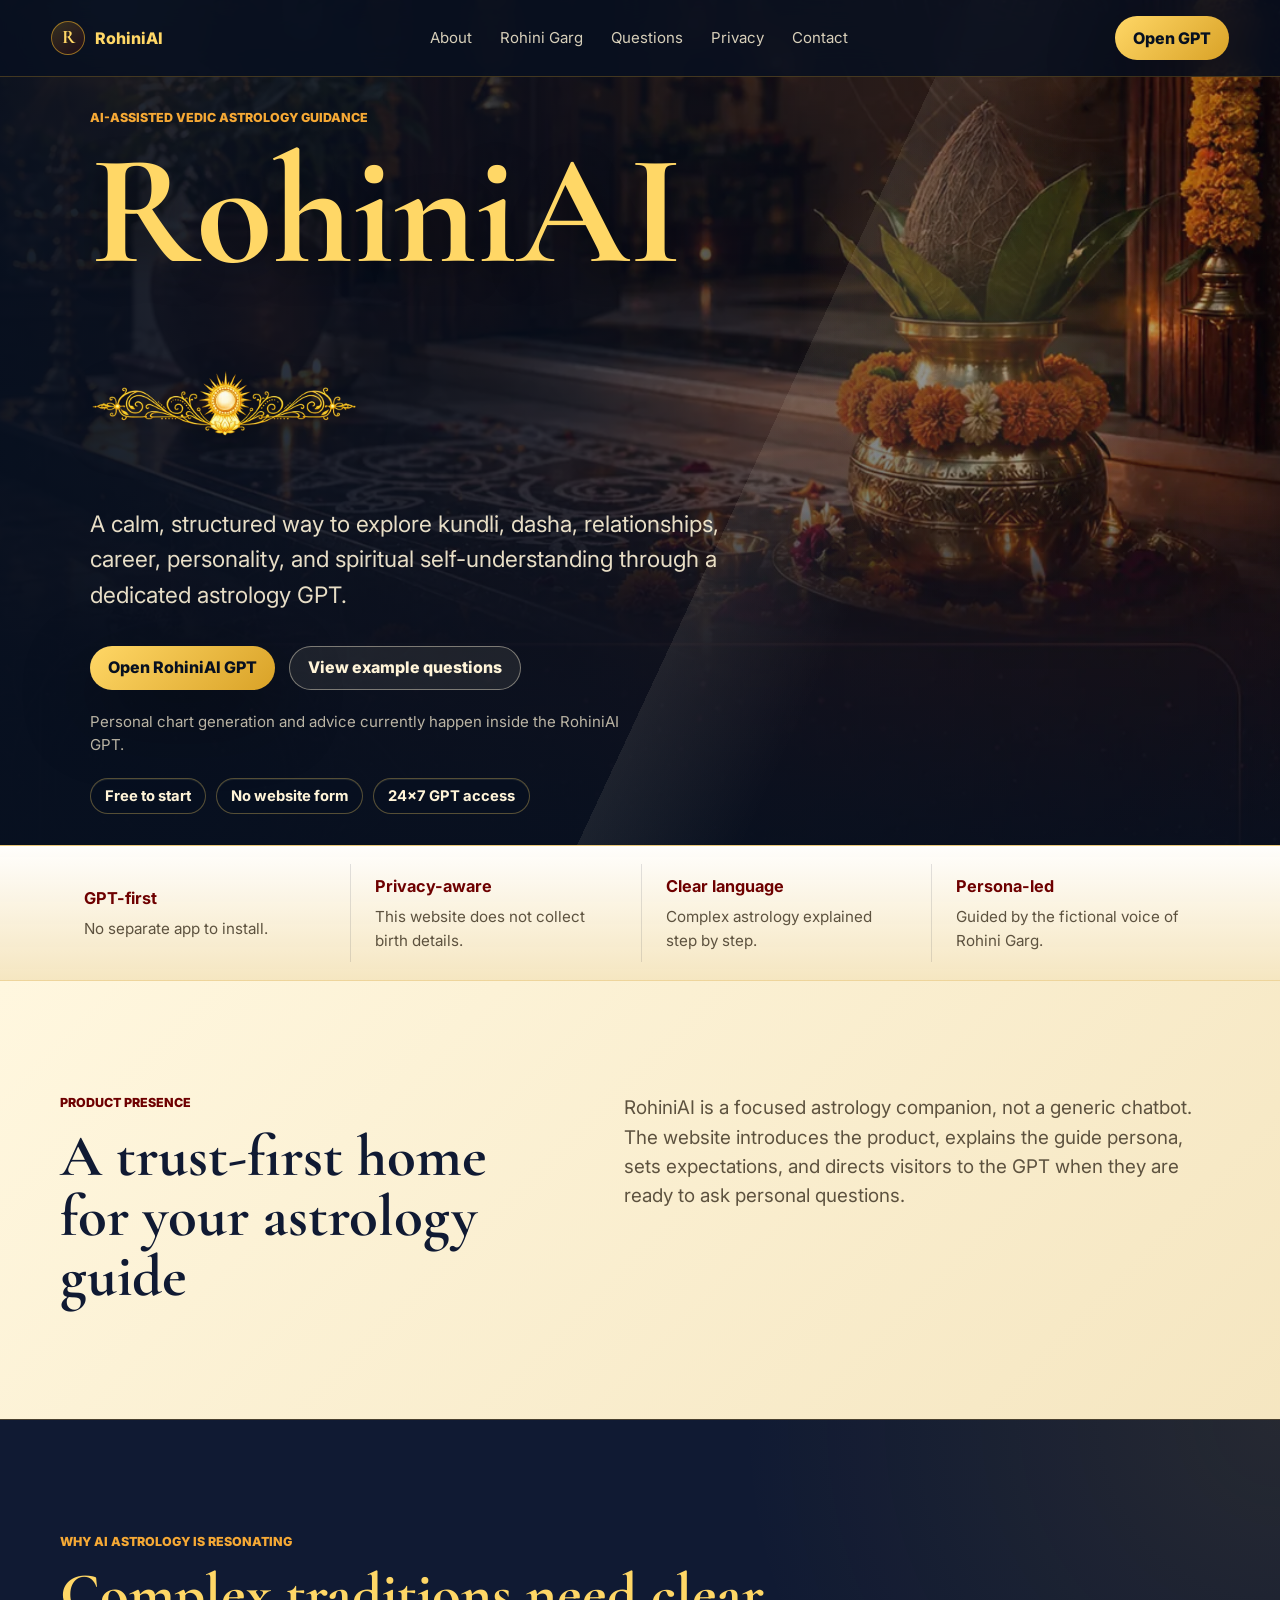
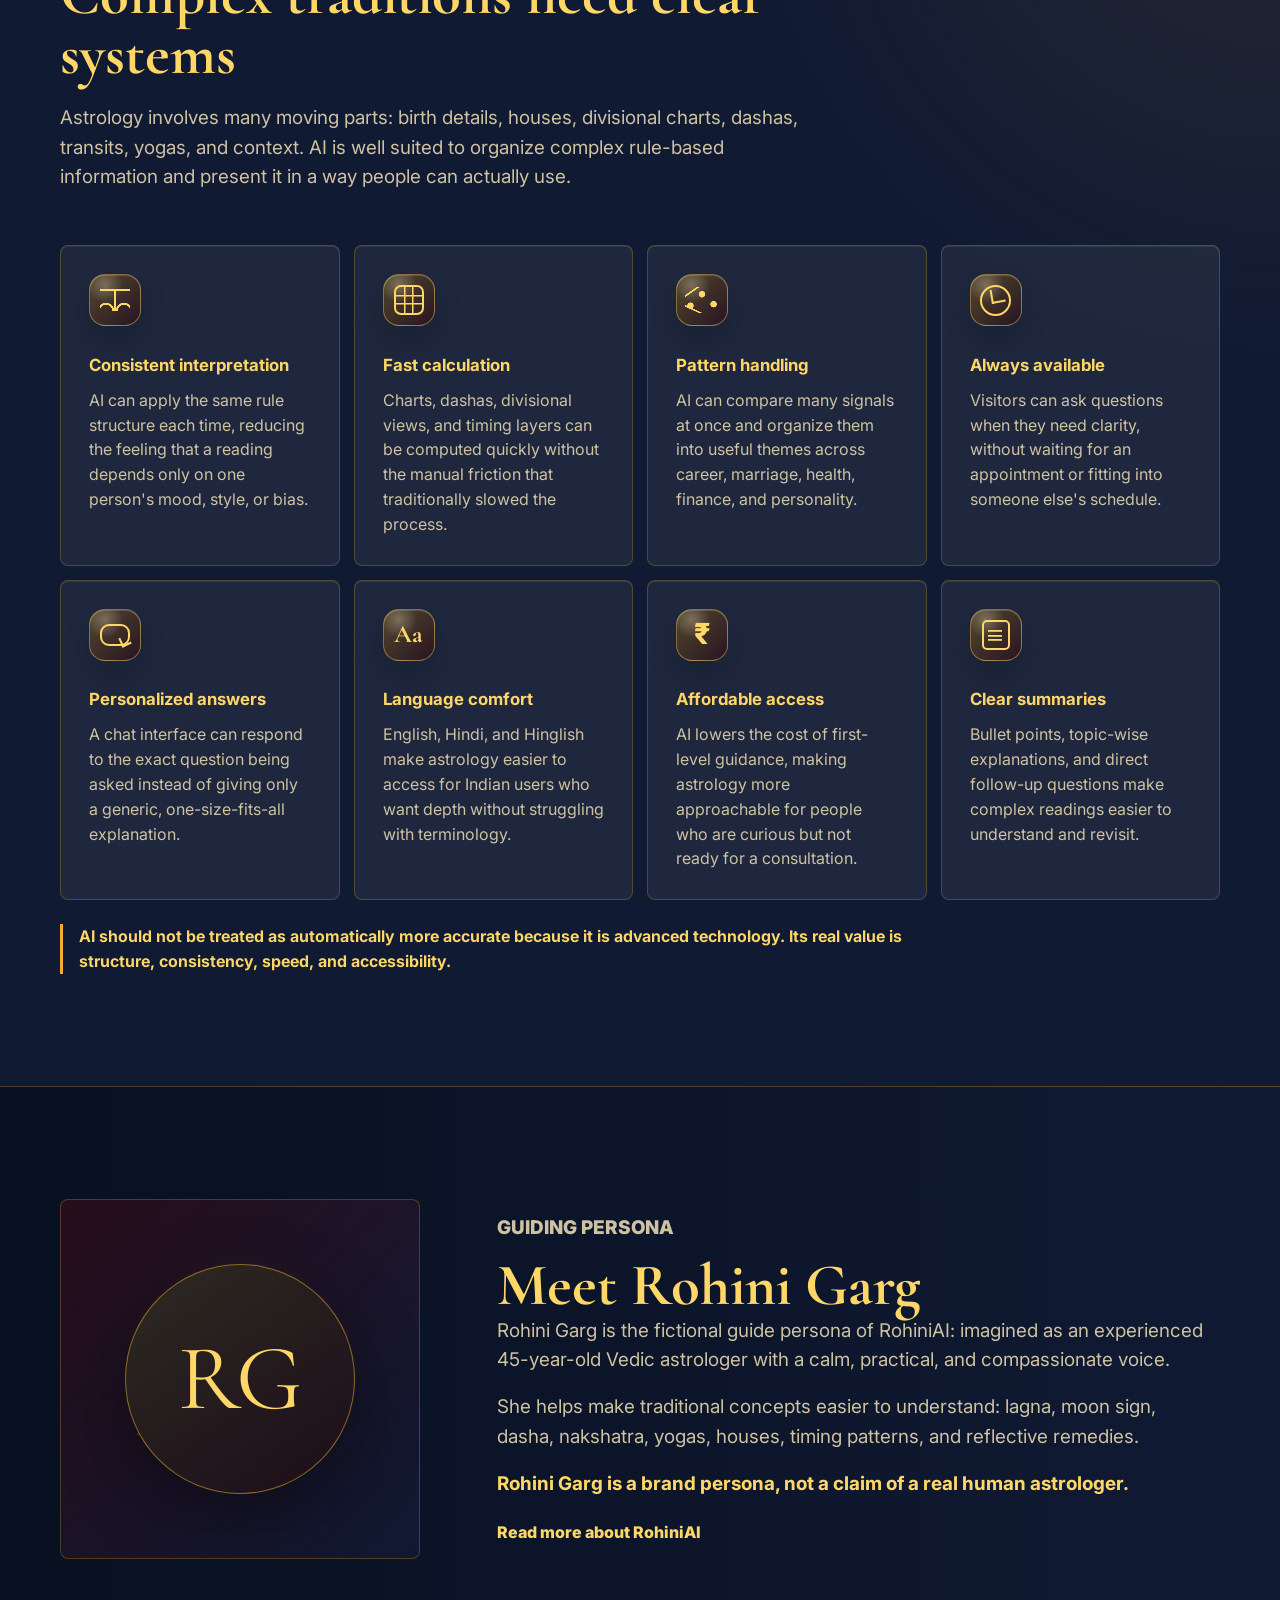
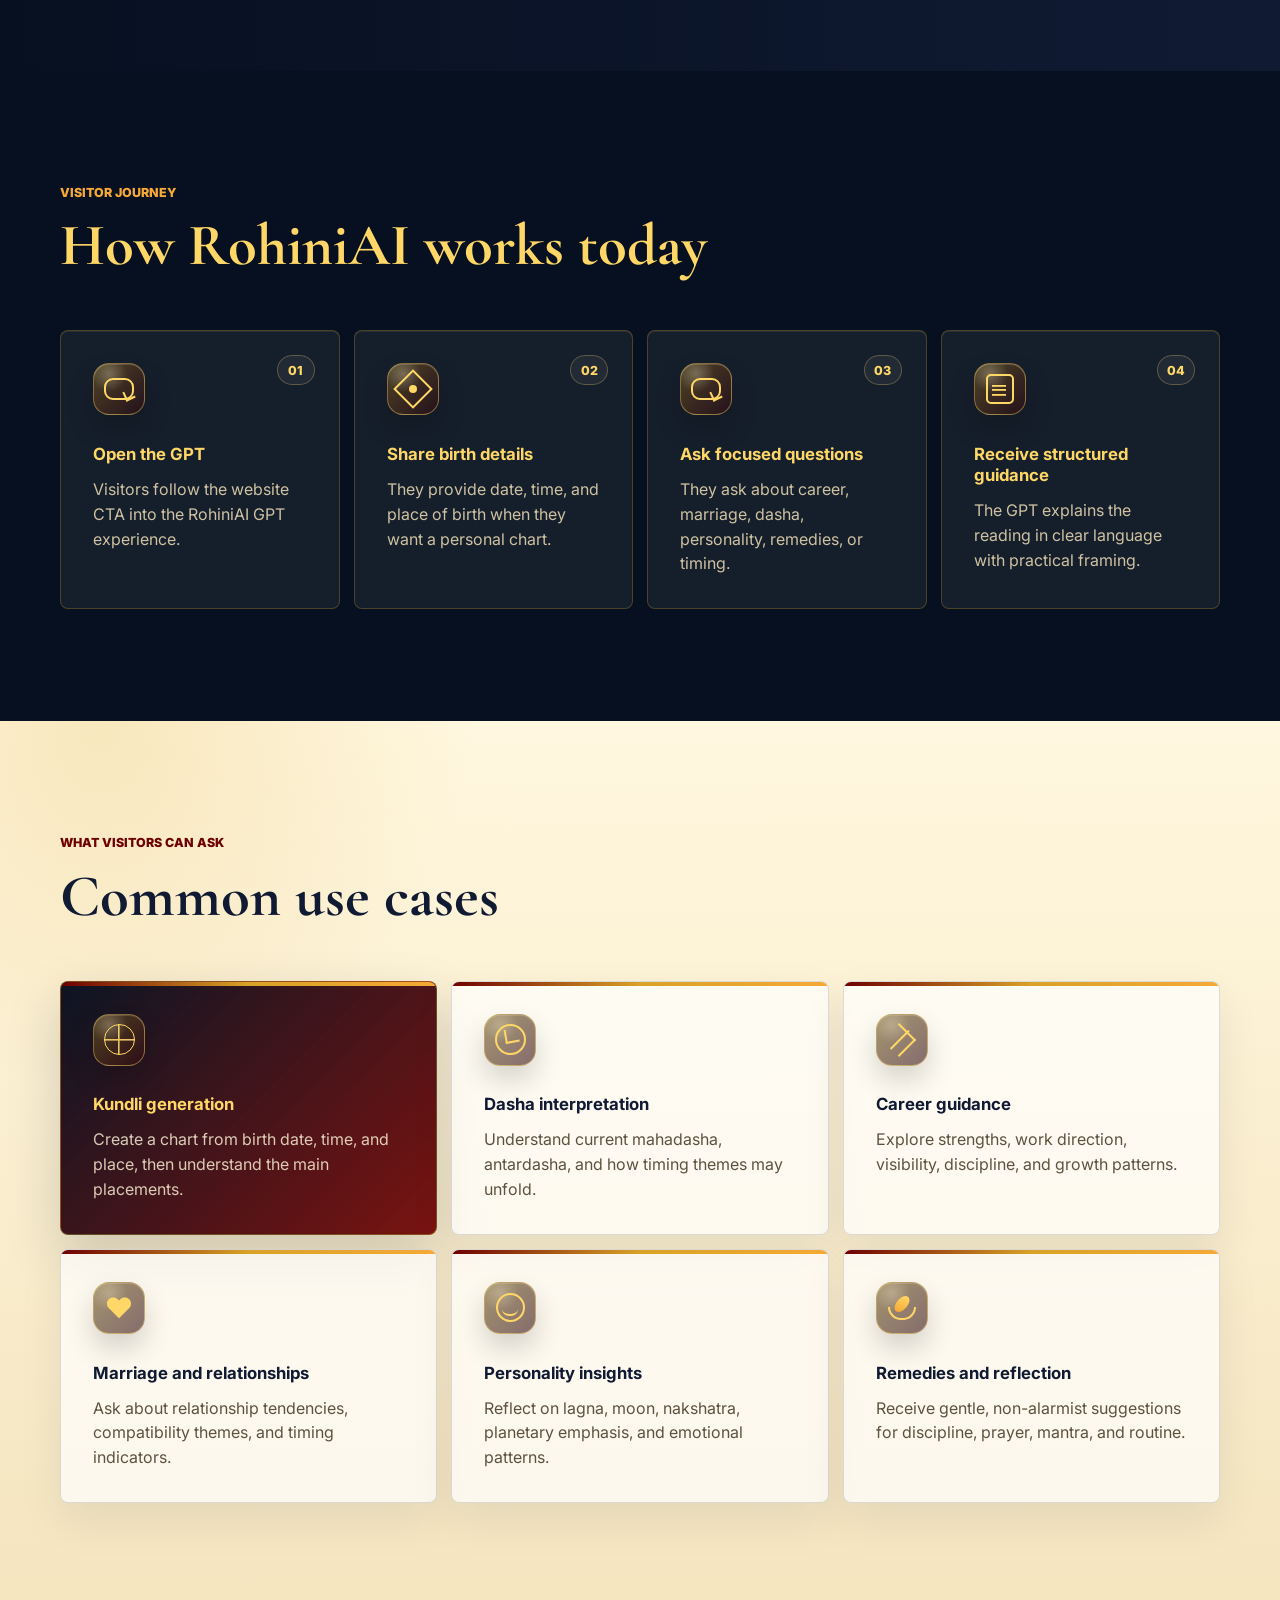
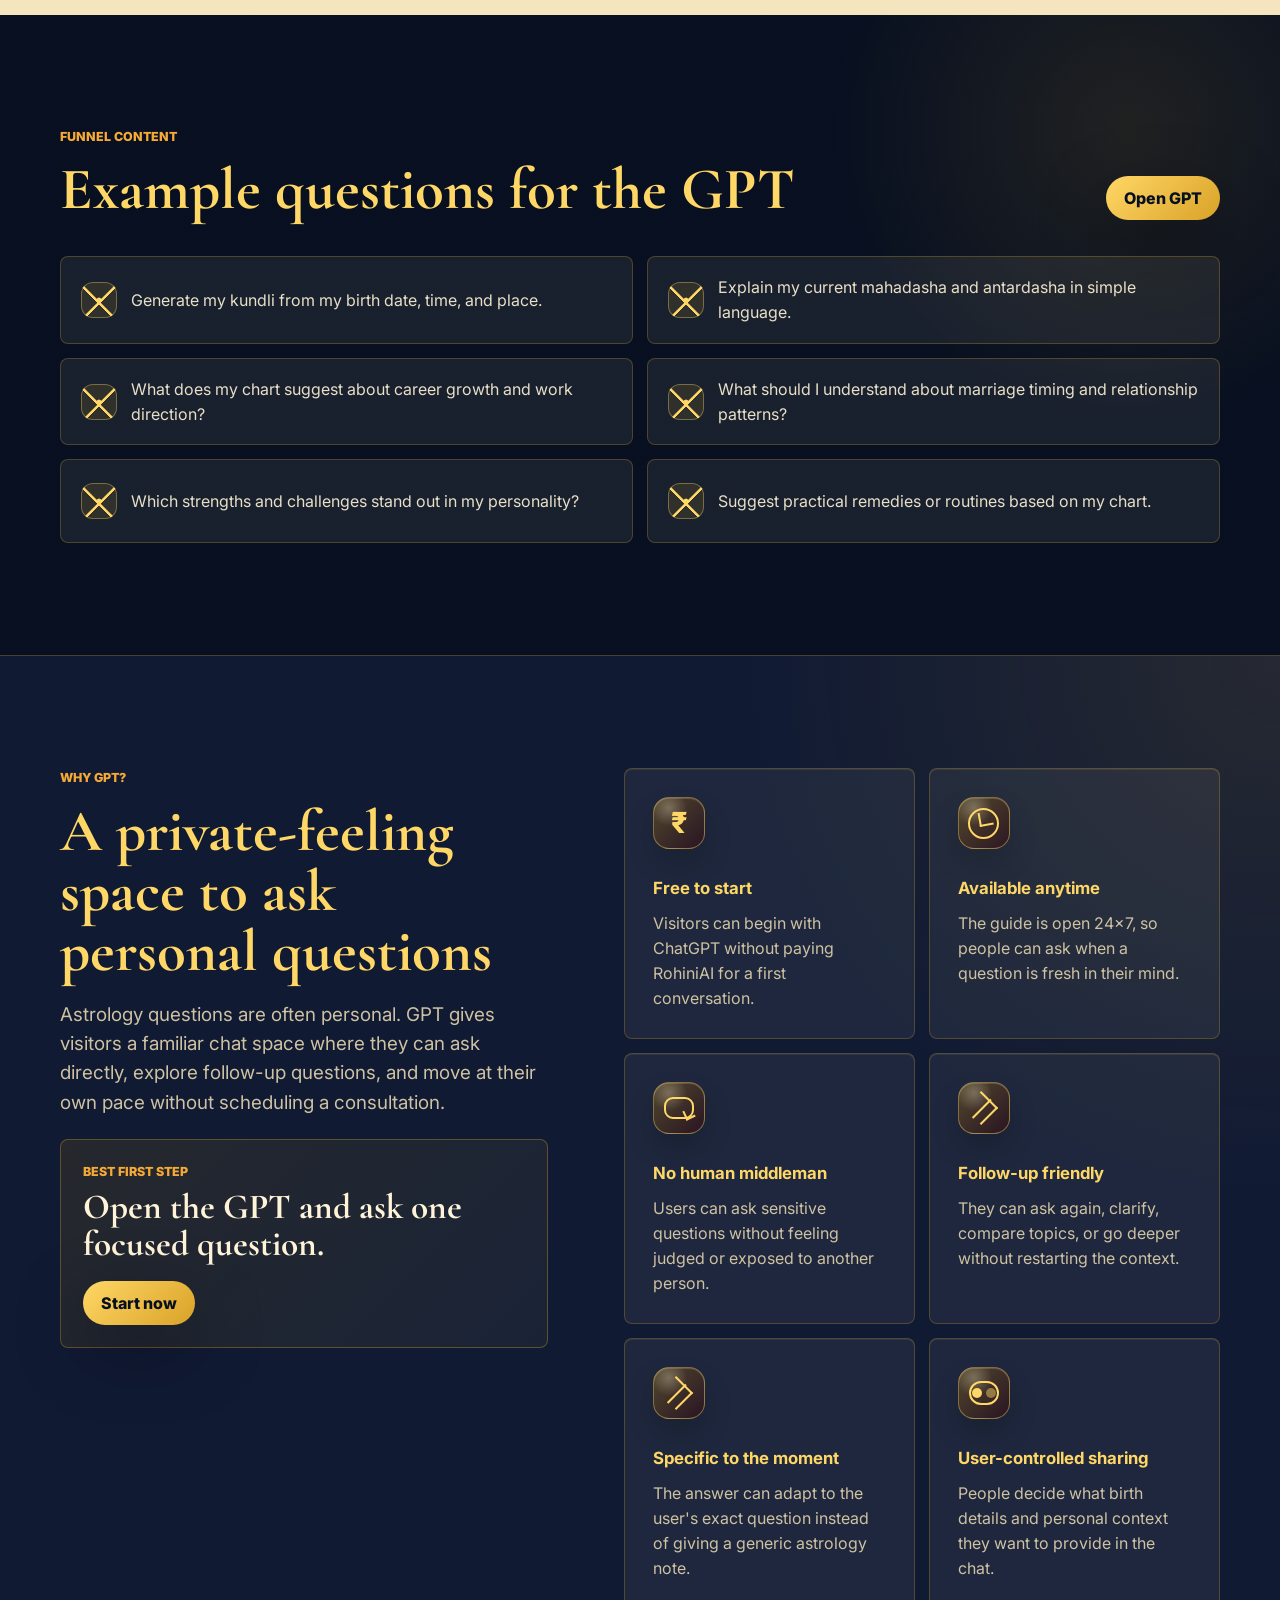
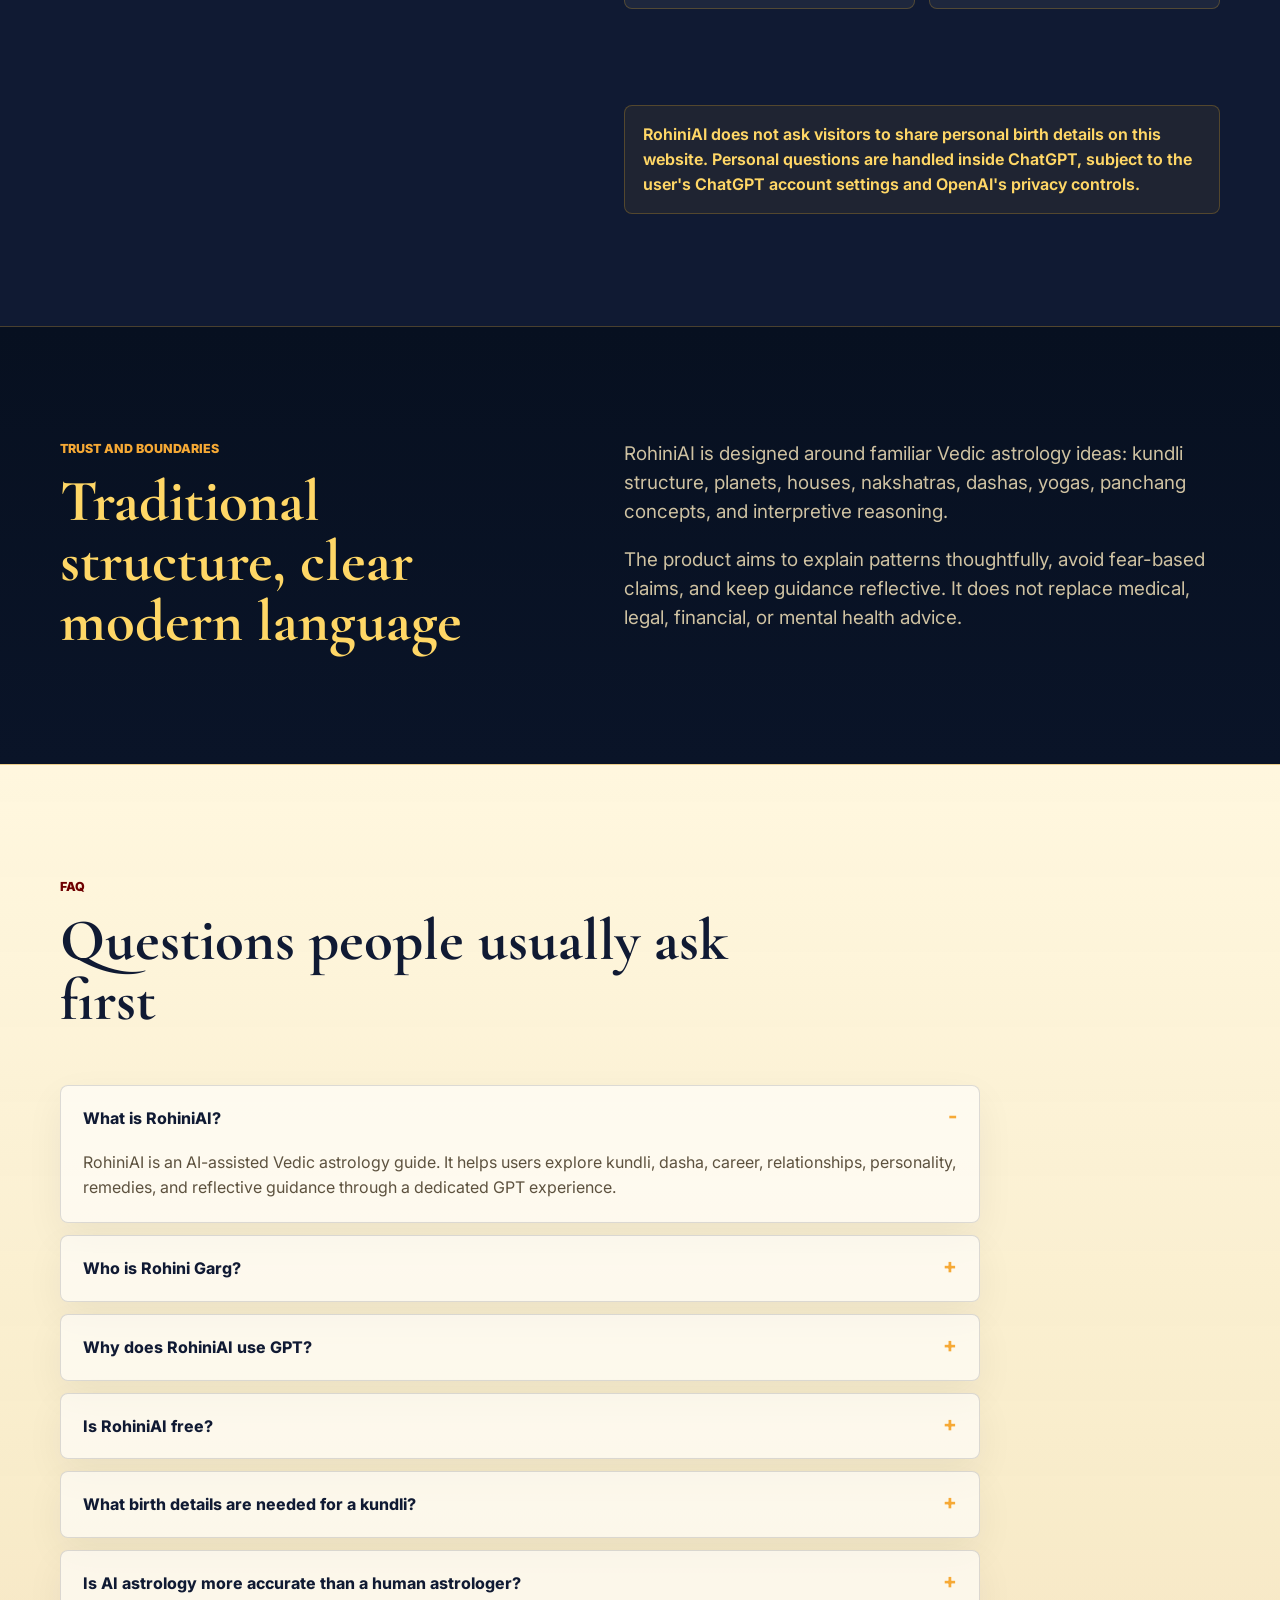
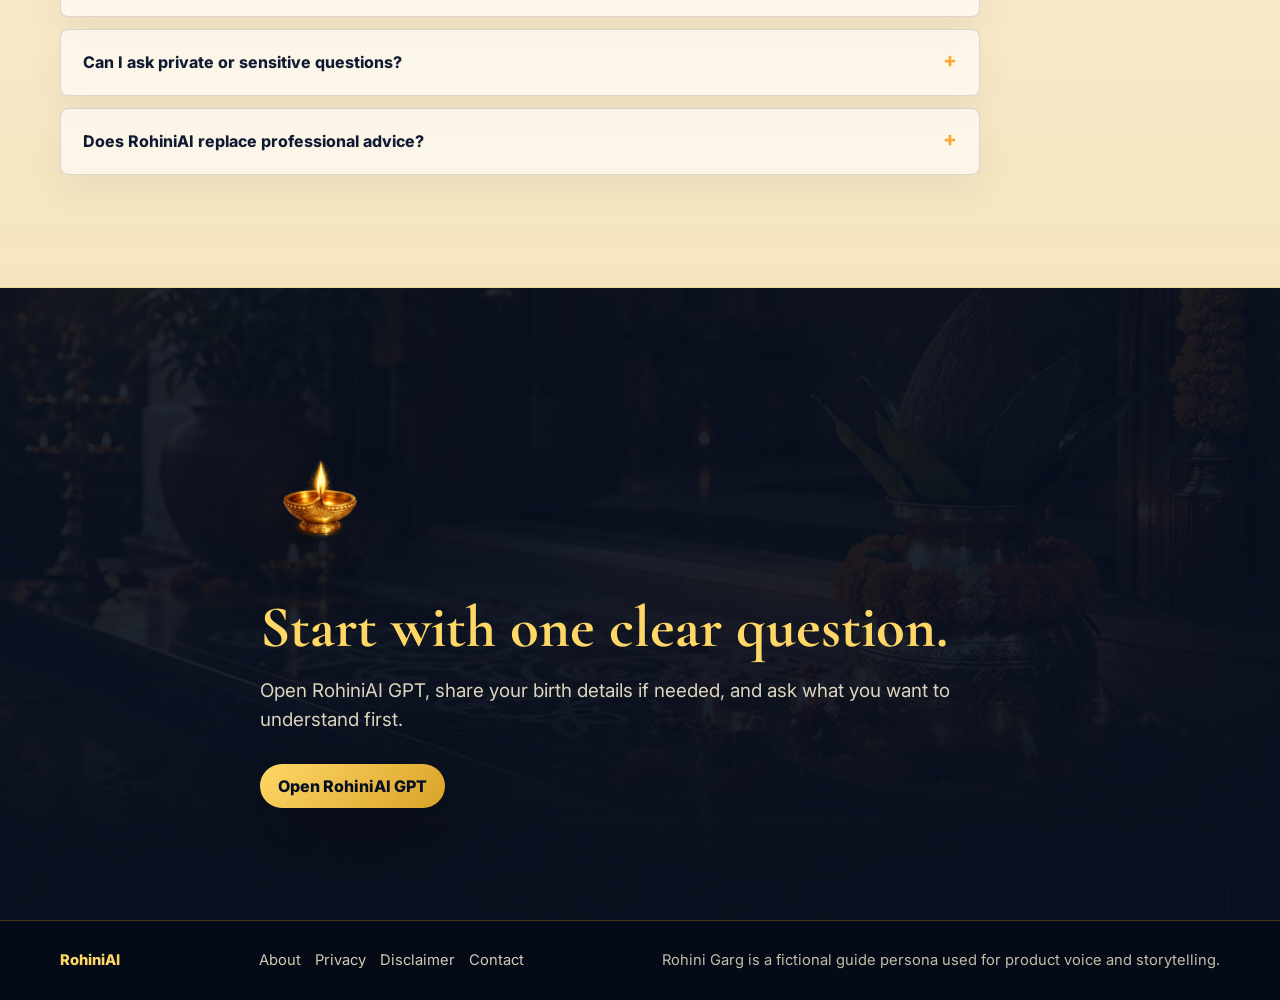
==== index.html @ 632630ad "Add RohiniAI static website" ====
<!doctype html>
<html lang="en">
  <head>
    <meta charset="utf-8" />
    <meta name="viewport" content="width=device-width, initial-scale=1" />
    <title>RohiniAI - Vedic Astrology Guidance with AI</title>
    <meta
      name="description"
      content="RohiniAI is an AI-assisted Vedic astrology guide for kundli, dasha, career, relationships, personality, and reflective guidance."
    />
    <link rel="preconnect" href="https://fonts.googleapis.com" />
    <link rel="preconnect" href="https://fonts.gstatic.com" crossorigin />
    <link
      href="https://fonts.googleapis.com/css2?family=Cormorant+Garamond:wght@500;600;700&family=Inter:wght@400;500;600;700;800&display=swap"
      rel="stylesheet"
    />
    <link rel="stylesheet" href="styles.css" />
  </head>
  <body>
    <header class="site-header" aria-label="Site navigation">
      <a class="brand" href="#top" aria-label="RohiniAI home">
        <span class="brand-mark">R</span>
        <span>RohiniAI</span>
      </a>
      <nav class="nav-links" aria-label="Primary navigation">
        <a href="about.html">About</a>
        <a href="#persona">Rohini Garg</a>
        <a href="#questions">Questions</a>
        <a href="privacy.html">Privacy</a>
        <a href="contact.html">Contact</a>
      </nav>
      <a class="nav-cta" href="https://chatgpt.com/g/g-68e1221282d0819190c0fc3295607598-rohini-astro-gpt-by-rohiniai">Open GPT</a>
    </header>

    <main id="top">
      <section class="hero" aria-labelledby="hero-title">
        <div class="hero-bg" role="img" aria-label="Warm Indian temple setting with lamps and sacred decor"></div>
        <div class="hero-overlay"></div>
        <div class="hero-content">
          <p class="eyebrow">AI-assisted Vedic astrology guidance</p>
          <h1 id="hero-title">RohiniAI</h1>
          <img class="hero-ornament" src="assets/sun-lotus-header.webp" alt="" aria-hidden="true" />
          <p class="hero-copy">
            A calm, structured way to explore kundli, dasha, relationships, career,
            personality, and spiritual self-understanding through a dedicated astrology GPT.
          </p>
          <div class="hero-actions" aria-label="Primary actions">
            <a class="button primary" href="https://chatgpt.com/g/g-68e1221282d0819190c0fc3295607598-rohini-astro-gpt-by-rohiniai">Open RohiniAI GPT</a>
            <a class="button secondary" href="#questions">View example questions</a>
          </div>
          <p class="hero-note">
            Personal chart generation and advice currently happen inside the RohiniAI GPT.
          </p>
          <div class="hero-trust-row" aria-label="Key trust points">
            <span>Free to start</span>
            <span>No website form</span>
            <span>24x7 GPT access</span>
          </div>
        </div>
      </section>

      <section class="trust-strip" aria-label="RohiniAI highlights">
        <div class="trust-strip-inner">
          <div>
            <strong>GPT-first</strong>
            <span>No separate app to install.</span>
          </div>
          <div>
            <strong>Privacy-aware</strong>
            <span>This website does not collect birth details.</span>
          </div>
          <div>
            <strong>Clear language</strong>
            <span>Complex astrology explained step by step.</span>
          </div>
          <div>
            <strong>Persona-led</strong>
            <span>Guided by the fictional voice of Rohini Garg.</span>
          </div>
        </div>
      </section>

      <section class="section intro" aria-labelledby="intro-title">
        <div class="section-inner two-column">
          <div>
            <p class="section-kicker">Product presence</p>
            <h2 id="intro-title">A trust-first home for your astrology guide</h2>
          </div>
          <p class="lead">
            RohiniAI is a focused astrology companion, not a generic chatbot.
            The website introduces the product, explains the guide persona, sets expectations,
            and directs visitors to the GPT when they are ready to ask personal questions.
          </p>
        </div>
      </section>

      <section class="section ai-belief" aria-labelledby="ai-belief-title">
        <div class="section-inner">
          <div class="section-heading">
            <p class="section-kicker">Why AI astrology is resonating</p>
            <h2 id="ai-belief-title">Complex traditions need clear systems</h2>
            <p class="section-lead">
              Astrology involves many moving parts: birth details, houses, divisional charts,
              dashas, transits, yogas, and context. AI is well suited to organize complex
              rule-based information and present it in a way people can actually use.
            </p>
          </div>
          <div class="belief-grid">
            <article>
              <span class="tile-icon icon-balance" aria-hidden="true"></span>
              <h3>Consistent interpretation</h3>
              <p>AI can apply the same rule structure each time, reducing the feeling that a reading depends only on one person's mood, style, or bias.</p>
            </article>
            <article>
              <span class="tile-icon icon-calc" aria-hidden="true"></span>
              <h3>Fast calculation</h3>
              <p>Charts, dashas, divisional views, and timing layers can be computed quickly without the manual friction that traditionally slowed the process.</p>
            </article>
            <article>
              <span class="tile-icon icon-pattern" aria-hidden="true"></span>
              <h3>Pattern handling</h3>
              <p>AI can compare many signals at once and organize them into useful themes across career, marriage, health, finance, and personality.</p>
            </article>
            <article>
              <span class="tile-icon icon-clock" aria-hidden="true"></span>
              <h3>Always available</h3>
              <p>Visitors can ask questions when they need clarity, without waiting for an appointment or fitting into someone else's schedule.</p>
            </article>
            <article>
              <span class="tile-icon icon-chat" aria-hidden="true"></span>
              <h3>Personalized answers</h3>
              <p>A chat interface can respond to the exact question being asked instead of giving only a generic, one-size-fits-all explanation.</p>
            </article>
            <article>
              <span class="tile-icon icon-language" aria-hidden="true"></span>
              <h3>Language comfort</h3>
              <p>English, Hindi, and Hinglish make astrology easier to access for Indian users who want depth without struggling with terminology.</p>
            </article>
            <article>
              <span class="tile-icon icon-value" aria-hidden="true"></span>
              <h3>Affordable access</h3>
              <p>AI lowers the cost of first-level guidance, making astrology more approachable for people who are curious but not ready for a consultation.</p>
            </article>
            <article>
              <span class="tile-icon icon-summary" aria-hidden="true"></span>
              <h3>Clear summaries</h3>
              <p>Bullet points, topic-wise explanations, and direct follow-up questions make complex readings easier to understand and revisit.</p>
            </article>
          </div>
          <p class="belief-note">
            AI should not be treated as automatically more accurate because it is advanced technology.
            Its real value is structure, consistency, speed, and accessibility.
          </p>
        </div>
      </section>

      <section class="section persona-band" id="persona" aria-labelledby="persona-title">
        <div class="section-inner persona-layout">
          <div class="persona-visual" aria-hidden="true">
            <img class="persona-lotus" src="assets/gold-lotus.webp" alt="" />
            <div class="portrait-frame">
              <div class="portrait-initial">RG</div>
            </div>
          </div>
          <div class="persona-copy">
            <p class="section-kicker">Guiding persona</p>
            <h2 id="persona-title">Meet Rohini Garg</h2>
            <p>
              Rohini Garg is the fictional guide persona of RohiniAI: imagined as an
              experienced 45-year-old Vedic astrologer with a calm, practical, and
              compassionate voice.
            </p>
            <p>
              She helps make traditional concepts easier to understand: lagna, moon sign,
              dasha, nakshatra, yogas, houses, timing patterns, and reflective remedies.
            </p>
            <p class="persona-note">
              Rohini Garg is a brand persona, not a claim of a real human astrologer.
            </p>
            <a class="text-link" href="about.html">Read more about RohiniAI</a>
          </div>
        </div>
      </section>

      <section class="section" id="works" aria-labelledby="works-title">
        <div class="section-inner">
          <div class="section-heading">
            <p class="section-kicker">Visitor journey</p>
            <h2 id="works-title">How RohiniAI works today</h2>
          </div>
          <div class="steps" aria-label="How it works">
            <article>
              <span class="tile-icon icon-chat" aria-hidden="true"></span>
              <span class="step-number">01</span>
              <h3>Open the GPT</h3>
              <p>Visitors follow the website CTA into the RohiniAI GPT experience.</p>
            </article>
            <article>
              <span class="tile-icon icon-birth" aria-hidden="true"></span>
              <span class="step-number">02</span>
              <h3>Share birth details</h3>
              <p>They provide date, time, and place of birth when they want a personal chart.</p>
            </article>
            <article>
              <span class="tile-icon icon-question" aria-hidden="true"></span>
              <span class="step-number">03</span>
              <h3>Ask focused questions</h3>
              <p>They ask about career, marriage, dasha, personality, remedies, or timing.</p>
            </article>
            <article>
              <span class="tile-icon icon-summary" aria-hidden="true"></span>
              <span class="step-number">04</span>
              <h3>Receive structured guidance</h3>
              <p>The GPT explains the reading in clear language with practical framing.</p>
            </article>
          </div>
        </div>
      </section>

      <section class="section use-cases" aria-labelledby="use-title">
        <div class="section-inner">
          <div class="section-heading">
            <p class="section-kicker">What visitors can ask</p>
            <h2 id="use-title">Common use cases</h2>
          </div>
          <div class="use-grid">
            <article class="feature-card featured-card">
              <span class="tile-icon icon-kundli" aria-hidden="true"></span>
              <h3>Kundli generation</h3>
              <p>Create a chart from birth date, time, and place, then understand the main placements.</p>
            </article>
            <article class="feature-card">
              <span class="tile-icon icon-dasha" aria-hidden="true"></span>
              <h3>Dasha interpretation</h3>
              <p>Understand current mahadasha, antardasha, and how timing themes may unfold.</p>
            </article>
            <article class="feature-card">
              <span class="tile-icon icon-career" aria-hidden="true"></span>
              <h3>Career guidance</h3>
              <p>Explore strengths, work direction, visibility, discipline, and growth patterns.</p>
            </article>
            <article class="feature-card">
              <span class="tile-icon icon-heart" aria-hidden="true"></span>
              <h3>Marriage and relationships</h3>
              <p>Ask about relationship tendencies, compatibility themes, and timing indicators.</p>
            </article>
            <article class="feature-card">
              <span class="tile-icon icon-personality" aria-hidden="true"></span>
              <h3>Personality insights</h3>
              <p>Reflect on lagna, moon, nakshatra, planetary emphasis, and emotional patterns.</p>
            </article>
            <article class="feature-card">
              <span class="tile-icon icon-diya" aria-hidden="true"></span>
              <h3>Remedies and reflection</h3>
              <p>Receive gentle, non-alarmist suggestions for discipline, prayer, mantra, and routine.</p>
            </article>
          </div>
        </div>
      </section>

      <section class="section questions-band" id="questions" aria-labelledby="questions-title">
        <div class="section-inner">
          <div class="questions-header">
            <div>
              <p class="section-kicker">Funnel content</p>
              <h2 id="questions-title">Example questions for the GPT</h2>
            </div>
            <a class="button compact" href="https://chatgpt.com/g/g-68e1221282d0819190c0fc3295607598-rohini-astro-gpt-by-rohiniai">Open GPT</a>
          </div>
          <div class="prompt-list">
            <p>Generate my kundli from my birth date, time, and place.</p>
            <p>Explain my current mahadasha and antardasha in simple language.</p>
            <p>What does my chart suggest about career growth and work direction?</p>
            <p>What should I understand about marriage timing and relationship patterns?</p>
            <p>Which strengths and challenges stand out in my personality?</p>
            <p>Suggest practical remedies or routines based on my chart.</p>
          </div>
        </div>
      </section>

      <section class="section gpt-band" aria-labelledby="gpt-title">
        <div class="section-inner gpt-layout">
          <div>
            <p class="section-kicker">Why GPT?</p>
            <h2 id="gpt-title">A private-feeling space to ask personal questions</h2>
            <p class="section-lead">
              Astrology questions are often personal. GPT gives visitors a familiar chat
              space where they can ask directly, explore follow-up questions, and move at
              their own pace without scheduling a consultation.
            </p>
            <div class="mini-cta-panel">
              <span>Best first step</span>
              <strong>Open the GPT and ask one focused question.</strong>
              <a class="button primary" href="https://chatgpt.com/g/g-68e1221282d0819190c0fc3295607598-rohini-astro-gpt-by-rohiniai">Start now</a>
            </div>
          </div>
          <div class="gpt-points">
            <article>
              <span class="tile-icon icon-value" aria-hidden="true"></span>
              <h3>Free to start</h3>
              <p>Visitors can begin with ChatGPT without paying RohiniAI for a first conversation.</p>
            </article>
            <article>
              <span class="tile-icon icon-clock" aria-hidden="true"></span>
              <h3>Available anytime</h3>
              <p>The guide is open 24x7, so people can ask when a question is fresh in their mind.</p>
            </article>
            <article>
              <span class="tile-icon icon-private" aria-hidden="true"></span>
              <h3>No human middleman</h3>
              <p>Users can ask sensitive questions without feeling judged or exposed to another person.</p>
            </article>
            <article>
              <span class="tile-icon icon-followup" aria-hidden="true"></span>
              <h3>Follow-up friendly</h3>
              <p>They can ask again, clarify, compare topics, or go deeper without restarting the context.</p>
            </article>
            <article>
              <span class="tile-icon icon-focus" aria-hidden="true"></span>
              <h3>Specific to the moment</h3>
              <p>The answer can adapt to the user's exact question instead of giving a generic astrology note.</p>
            </article>
            <article>
              <span class="tile-icon icon-control" aria-hidden="true"></span>
              <h3>User-controlled sharing</h3>
              <p>People decide what birth details and personal context they want to provide in the chat.</p>
            </article>
          </div>
          <p class="gpt-note">
            RohiniAI does not ask visitors to share personal birth details on this website. Personal
            questions are handled inside ChatGPT, subject to the user's ChatGPT account settings and
            OpenAI's privacy controls.
          </p>
        </div>
      </section>

      <section class="section trust" id="trust" aria-labelledby="trust-title">
        <div class="section-inner two-column">
          <div>
            <p class="section-kicker">Trust and boundaries</p>
            <h2 id="trust-title">Traditional structure, clear modern language</h2>
          </div>
          <div class="trust-copy">
            <p>
              RohiniAI is designed around familiar Vedic astrology ideas: kundli structure,
              planets, houses, nakshatras, dashas, yogas, panchang concepts, and interpretive
              reasoning.
            </p>
            <p>
              The product aims to explain patterns thoughtfully, avoid fear-based claims, and
              keep guidance reflective. It does not replace medical, legal, financial, or
              mental health advice.
            </p>
          </div>
        </div>
      </section>

      <section class="section faq" aria-labelledby="faq-title">
        <div class="section-inner">
          <div class="section-heading">
            <p class="section-kicker">FAQ</p>
            <h2 id="faq-title">Questions people usually ask first</h2>
          </div>
          <div class="faq-list">
            <details open>
              <summary>What is RohiniAI?</summary>
              <p>RohiniAI is an AI-assisted Vedic astrology guide. It helps users explore kundli, dasha, career, relationships, personality, remedies, and reflective guidance through a dedicated GPT experience.</p>
            </details>
            <details>
              <summary>Who is Rohini Garg?</summary>
              <p>Rohini Garg is a fictional guide persona for RohiniAI. She represents the calm, experienced voice of the product and is not presented as a real human astrologer.</p>
            </details>
            <details>
              <summary>Why does RohiniAI use GPT?</summary>
              <p>GPT gives users a familiar, chat-based space where they can ask personal questions, follow up naturally, and get structured explanations without booking an appointment or speaking through a middleman.</p>
            </details>
            <details>
              <summary>Is RohiniAI free?</summary>
              <p>RohiniAI does not charge visitors to open the GPT from this website. Usage may still depend on the visitor's ChatGPT account, plan, and OpenAI access rules.</p>
            </details>
            <details>
              <summary>What birth details are needed for a kundli?</summary>
              <p>For a personal chart, users generally need date of birth, accurate time of birth, and place of birth. The website itself does not collect these details; the user shares them inside ChatGPT when needed.</p>
            </details>
            <details>
              <summary>Is AI astrology more accurate than a human astrologer?</summary>
              <p>Not automatically. AI is useful because it can organize complex calculations, apply consistent logic, and explain patterns clearly. Astrology remains interpretive, and guidance should be used thoughtfully.</p>
            </details>
            <details>
              <summary>Can I ask private or sensitive questions?</summary>
              <p>Users can ask personal questions directly in the GPT without a human middleman. They should still share only the information they are comfortable providing and review their ChatGPT privacy settings.</p>
            </details>
            <details>
              <summary>Does RohiniAI replace professional advice?</summary>
              <p>No. RohiniAI is for reflection, spiritual guidance, and astrology-based interpretation. It is not a substitute for medical, legal, financial, mental health, or emergency advice.</p>
            </details>
          </div>
        </div>
      </section>

      <section class="section final-cta" aria-labelledby="final-title">
        <div class="section-inner final-layout">
          <img class="final-diya" src="assets/gold-diya.webp" alt="" aria-hidden="true" />
          <h2 id="final-title">Start with one clear question.</h2>
          <p>
            Open RohiniAI GPT, share your birth details if needed, and ask what you want to
            understand first.
          </p>
          <a class="button primary" href="https://chatgpt.com/g/g-68e1221282d0819190c0fc3295607598-rohini-astro-gpt-by-rohiniai">Open RohiniAI GPT</a>
        </div>
      </section>
    </main>

    <footer class="site-footer">
      <div class="footer-inner">
        <p>RohiniAI</p>
        <div class="footer-links">
          <a href="about.html">About</a>
          <a href="privacy.html">Privacy</a>
          <a href="disclaimer.html">Disclaimer</a>
          <a href="contact.html">Contact</a>
        </div>
        <p>Rohini Garg is a fictional guide persona used for product voice and storytelling.</p>
      </div>
    </footer>
  </body>
</html>
---- styles.css ----
:root {
  --paper: #071020;
  --midnight: #101a33;
  --panel: #0d1830;
  --panel-soft: rgba(255, 244, 216, 0.06);
  --ivory: #fff7df;
  --ivory-deep: #f4e4bd;
  --ink-dark: #101a33;
  --muted-dark: #5d523f;
  --ink: #fff4d8;
  --muted: #cfc2a2;
  --gold: #d9a227;
  --gold-bright: #ffd766;
  --saffron: #f6a935;
  --maroon: #6e0000;
  --red: #a40000;
  --teal: #1e6f70;
  --line: rgba(217, 162, 39, 0.28);
  --white: #ffffff;
  --shadow: 0 24px 70px rgba(0, 0, 0, 0.36);
}

* {
  box-sizing: border-box;
}

html {
  scroll-behavior: smooth;
}

body {
  margin: 0;
  color: var(--ink);
  background:
    radial-gradient(circle at 12% 8%, rgba(217, 162, 39, 0.12), transparent 28%),
    radial-gradient(circle at 84% 2%, rgba(164, 0, 0, 0.14), transparent 28%),
    var(--paper);
  font-family: "Inter", ui-sans-serif, system-ui, -apple-system, BlinkMacSystemFont, "Segoe UI", sans-serif;
  line-height: 1.55;
}

a {
  color: inherit;
  text-decoration: none;
}

.site-header {
  position: fixed;
  top: 0;
  left: 0;
  right: 0;
  z-index: 20;
  display: flex;
  align-items: center;
  justify-content: space-between;
  gap: 24px;
  padding: 16px clamp(18px, 4vw, 54px);
  color: var(--ink);
  background: rgba(7, 16, 32, 0.86);
  backdrop-filter: blur(14px);
  border-bottom: 1px solid var(--line);
}

.brand {
  display: inline-flex;
  align-items: center;
  gap: 10px;
  color: var(--gold-bright);
  font-weight: 800;
  white-space: nowrap;
}

.brand-mark {
  display: grid;
  place-items: center;
  width: 34px;
  height: 34px;
  border: 1px solid rgba(217, 162, 39, 0.62);
  border-radius: 50%;
  background: linear-gradient(145deg, rgba(217, 162, 39, 0.22), rgba(110, 0, 0, 0.22));
  font-family: "Cormorant Garamond", Georgia, serif;
  font-size: 1.2rem;
}

.nav-links {
  display: flex;
  gap: clamp(14px, 2.4vw, 28px);
  color: rgba(255, 244, 216, 0.84);
  font-size: 0.94rem;
}

.nav-links a {
  padding: 6px 0;
}

.nav-links a:hover,
.footer-links a:hover {
  color: var(--gold-bright);
}

.nav-cta,
.button {
  display: inline-flex;
  align-items: center;
  justify-content: center;
  min-height: 44px;
  padding: 0 18px;
  border-radius: 999px;
  font-weight: 800;
  white-space: nowrap;
}

.nav-cta,
.button.primary,
.button.compact {
  color: #071020;
  background: linear-gradient(135deg, var(--gold-bright), var(--gold));
  box-shadow: var(--shadow);
}

.button.secondary {
  color: var(--ink);
  border: 1px solid rgba(255, 244, 216, 0.42);
  background: rgba(255, 244, 216, 0.08);
}

.hero {
  position: relative;
  min-height: 94vh;
  display: grid;
  align-items: center;
  overflow: hidden;
  color: var(--ink);
}

.hero-bg,
.hero-overlay {
  position: absolute;
  inset: 0;
}

.hero-bg {
  background-image: url("assets/hero-temple.webp");
  background-size: cover;
  background-position: center;
  transform: scale(1.02);
}

.hero-overlay {
  background:
    radial-gradient(circle at 78% 38%, rgba(255, 215, 102, 0.14), transparent 18%),
    linear-gradient(115deg, transparent 58%, rgba(255, 244, 216, 0.08) 58%, transparent 68%),
    linear-gradient(90deg, rgba(7, 16, 32, 0.94) 0%, rgba(7, 16, 32, 0.76) 45%, rgba(7, 16, 32, 0.22) 100%),
    linear-gradient(0deg, rgba(7, 16, 32, 0.84) 0%, rgba(7, 16, 32, 0) 42%);
}

.hero-content {
  position: relative;
  z-index: 2;
  width: min(780px, calc(100% - 36px));
  margin-left: clamp(18px, 7vw, 92px);
  padding-top: 76px;
}

.eyebrow,
.section-kicker {
  margin: 0 0 14px;
  color: var(--saffron);
  font-size: 0.78rem;
  font-weight: 840;
  letter-spacing: 0;
  text-transform: uppercase;
}

.hero h1 {
  margin: 0;
  color: var(--gold-bright);
  font-family: "Cormorant Garamond", Georgia, "Times New Roman", serif;
  font-size: clamp(4.2rem, 13vw, 9.8rem);
  line-height: 0.9;
  font-weight: 700;
  text-shadow: 0 10px 34px rgba(0, 0, 0, 0.44);
}

.hero-ornament {
  display: block;
  width: min(270px, 62vw);
  height: auto;
  margin: 18px 0 0;
  filter: drop-shadow(0 12px 26px rgba(0, 0, 0, 0.45));
}

.hero-copy {
  max-width: 660px;
  margin: 26px 0 0;
  color: rgba(255, 244, 216, 0.9);
  font-size: clamp(1.1rem, 2vw, 1.42rem);
}

.hero-actions {
  display: flex;
  flex-wrap: wrap;
  gap: 14px;
  margin-top: 34px;
}

.hero-note {
  max-width: 560px;
  margin: 20px 0 0;
  color: rgba(255, 244, 216, 0.72);
  font-size: 0.94rem;
}

.hero-trust-row {
  display: flex;
  flex-wrap: wrap;
  gap: 10px;
  margin-top: 22px;
}

.hero-trust-row span {
  display: inline-flex;
  align-items: center;
  min-height: 36px;
  padding: 0 14px;
  color: var(--ink);
  border: 1px solid rgba(255, 215, 102, 0.32);
  border-radius: 999px;
  background: rgba(7, 16, 32, 0.42);
  box-shadow: inset 0 1px 0 rgba(255, 244, 216, 0.08);
  font-size: 0.92rem;
  font-weight: 720;
}

.trust-strip {
  position: relative;
  z-index: 3;
  margin-top: -1px;
  color: var(--ink-dark);
  background:
    linear-gradient(180deg, rgba(255, 255, 255, 0.9), rgba(244, 228, 189, 0.88)),
    var(--ivory);
  border-top: 1px solid rgba(217, 162, 39, 0.45);
  border-bottom: 1px solid rgba(217, 162, 39, 0.45);
}

.trust-strip-inner {
  width: min(1160px, calc(100% - 36px));
  margin: 0 auto;
  display: grid;
  grid-template-columns: repeat(4, minmax(0, 1fr));
  gap: 1px;
  padding: 18px 0;
}

.trust-strip-inner div {
  min-height: 96px;
  padding: 10px clamp(12px, 2vw, 24px);
  display: flex;
  flex-direction: column;
  justify-content: center;
  border-left: 1px solid rgba(16, 26, 51, 0.12);
}

.trust-strip-inner div:first-child {
  border-left: 0;
}

.trust-strip-inner strong {
  color: var(--maroon);
  font-size: 1.02rem;
}

.trust-strip-inner span {
  margin-top: 6px;
  color: var(--muted-dark);
  font-size: 0.95rem;
}

.section {
  padding: clamp(64px, 9vw, 112px) clamp(18px, 4vw, 54px);
}

.section-inner {
  width: min(1160px, 100%);
  margin: 0 auto;
}

.two-column {
  display: grid;
  grid-template-columns: minmax(0, 0.9fr) minmax(0, 1.1fr);
  gap: clamp(28px, 6vw, 84px);
  align-items: start;
}

h2 {
  margin: 0;
  color: var(--gold-bright);
  font-family: "Cormorant Garamond", Georgia, "Times New Roman", serif;
  font-size: clamp(2rem, 4.6vw, 4.2rem);
  line-height: 1.02;
  font-weight: 700;
}

h3 {
  margin: 0;
  color: var(--gold-bright);
  font-size: 1.05rem;
  line-height: 1.25;
}

p {
  margin: 0;
}

.lead,
.section-lead,
.persona-copy p,
.trust-copy p,
.final-layout p,
.page-copy p,
.page-copy li {
  color: var(--muted);
  font-size: clamp(1.03rem, 1.5vw, 1.18rem);
}

.section-lead {
  max-width: 820px;
  margin-top: 18px;
}

.intro {
  color: var(--ink-dark);
  background:
    linear-gradient(135deg, rgba(255, 247, 223, 0.98), rgba(244, 228, 189, 0.9)),
    var(--ivory);
}

.intro h2,
.use-cases h2,
.faq h2 {
  color: var(--ink-dark);
}

.intro .section-kicker,
.use-cases .section-kicker,
.faq .section-kicker {
  color: var(--maroon);
}

.intro .lead,
.use-cases .section-lead,
.faq .section-lead {
  color: var(--muted-dark);
}

.trust {
  background: linear-gradient(180deg, #071020, #0a1428);
}

.ai-belief,
.gpt-band {
  background:
    radial-gradient(circle at 100% 0%, rgba(217, 162, 39, 0.11), transparent 30%),
    var(--midnight);
  border-top: 1px solid var(--line);
  border-bottom: 1px solid var(--line);
}

.faq {
  color: var(--ink-dark);
  background:
    linear-gradient(180deg, rgba(255, 247, 223, 0.98), rgba(244, 228, 189, 0.92)),
    var(--ivory);
  border-top: 1px solid rgba(217, 162, 39, 0.35);
  border-bottom: 1px solid rgba(217, 162, 39, 0.35);
}

.belief-grid,
.use-grid {
  display: grid;
  gap: 14px;
}

.belief-grid {
  grid-template-columns: repeat(4, minmax(0, 1fr));
}

.use-grid {
  grid-template-columns: repeat(3, minmax(0, 1fr));
}

.belief-grid article,
.use-grid article,
.gpt-points article,
.steps article {
  position: relative;
  border: 1px solid var(--line);
  border-radius: 8px;
  background: var(--panel-soft);
  box-shadow: inset 0 1px 0 rgba(255, 244, 216, 0.08);
}

.belief-grid article,
.use-grid article,
.gpt-points article,
.steps article,
.prompt-list p,
.faq-list details {
  transition: transform 180ms ease, box-shadow 180ms ease, border-color 180ms ease;
}

.belief-grid article:hover,
.use-grid article:hover,
.gpt-points article:hover,
.steps article:hover,
.prompt-list p:hover,
.faq-list details:hover {
  transform: translateY(-3px);
  border-color: rgba(255, 215, 102, 0.48);
  box-shadow: 0 22px 54px rgba(0, 0, 0, 0.18);
}

.belief-grid article {
  min-height: 190px;
  padding: clamp(20px, 2.4vw, 28px);
}

.tile-icon {
  position: relative;
  display: inline-grid;
  place-items: center;
  width: 52px;
  height: 52px;
  margin-bottom: 22px;
  overflow: hidden;
  border: 1px solid rgba(255, 215, 102, 0.42);
  border-radius: 16px;
  background:
    radial-gradient(circle at 30% 20%, rgba(255, 244, 216, 0.28), transparent 34%),
    linear-gradient(135deg, rgba(217, 162, 39, 0.32), rgba(110, 0, 0, 0.24)),
    rgba(7, 16, 32, 0.46);
  box-shadow: inset 0 1px 0 rgba(255, 244, 216, 0.16), 0 14px 28px rgba(0, 0, 0, 0.16);
}

.tile-icon::before,
.tile-icon::after {
  content: "";
  position: absolute;
  box-sizing: border-box;
}

.icon-kundli::before {
  width: 31px;
  height: 31px;
  border: 1.8px solid var(--gold-bright);
  border-radius: 50%;
}

.icon-kundli::after {
  width: 31px;
  height: 31px;
  background:
    linear-gradient(var(--gold-bright), var(--gold-bright)) center / 1.6px 100% no-repeat,
    linear-gradient(90deg, var(--gold-bright), var(--gold-bright)) center / 100% 1.6px no-repeat;
  opacity: 0.9;
}

.icon-dasha::before,
.icon-clock::before {
  width: 31px;
  height: 31px;
  border: 2px solid var(--gold-bright);
  border-radius: 50%;
}

.icon-dasha::after,
.icon-clock::after {
  width: 14px;
  height: 14px;
  border-left: 2px solid var(--gold-bright);
  border-bottom: 2px solid var(--gold-bright);
  transform: translate(3px, -3px) rotate(-10deg);
  transform-origin: bottom left;
}

.icon-career::before,
.icon-followup::before,
.icon-focus::before {
  width: 24px;
  height: 24px;
  border-top: 2.2px solid var(--gold-bright);
  border-right: 2.2px solid var(--gold-bright);
  transform: rotate(45deg) translate(-2px, 2px);
}

.icon-career::after,
.icon-followup::after,
.icon-focus::after {
  width: 26px;
  height: 2.2px;
  background: var(--gold-bright);
  transform: rotate(-45deg) translate(-2px, -1px);
}

.icon-heart::before {
  content: "♥";
  color: var(--gold-bright);
  font-size: 28px;
  line-height: 1;
}

.icon-diya::before {
  width: 28px;
  height: 13px;
  bottom: 13px;
  border: 2px solid var(--gold-bright);
  border-top: 0;
  border-radius: 0 0 22px 22px;
}

.icon-diya::after {
  width: 12px;
  height: 18px;
  top: 12px;
  border-radius: 70% 30% 70% 30%;
  background: linear-gradient(180deg, var(--gold-bright), var(--saffron));
  transform: rotate(22deg);
}

.icon-chat::before,
.icon-question::before,
.icon-private::before {
  width: 30px;
  height: 22px;
  border: 2px solid var(--gold-bright);
  border-radius: 9px;
}

.icon-chat::after,
.icon-question::after,
.icon-private::after {
  left: 30px;
  bottom: 14px;
  width: 10px;
  height: 10px;
  border-left: 2px solid var(--gold-bright);
  border-bottom: 2px solid var(--gold-bright);
  transform: rotate(-25deg);
}

.icon-calc::before {
  width: 30px;
  height: 30px;
  border: 2px solid var(--gold-bright);
  border-radius: 7px;
  background:
    linear-gradient(var(--gold-bright), var(--gold-bright)) 50% 33% / 100% 1.5px no-repeat,
    linear-gradient(var(--gold-bright), var(--gold-bright)) 50% 66% / 100% 1.5px no-repeat,
    linear-gradient(90deg, var(--gold-bright), var(--gold-bright)) 33% 50% / 1.5px 100% no-repeat,
    linear-gradient(90deg, var(--gold-bright), var(--gold-bright)) 66% 50% / 1.5px 100% no-repeat;
}

.icon-pattern::before {
  width: 34px;
  height: 26px;
  background:
    radial-gradient(circle at 16% 72%, var(--gold-bright) 0 3px, transparent 3.5px),
    radial-gradient(circle at 50% 28%, var(--gold-bright) 0 3px, transparent 3.5px),
    radial-gradient(circle at 84% 66%, var(--gold-bright) 0 3px, transparent 3.5px),
    linear-gradient(25deg, transparent 15%, var(--gold-bright) 16% 19%, transparent 20% 100%),
    linear-gradient(145deg, transparent 16%, var(--gold-bright) 17% 20%, transparent 21% 100%);
}

.icon-balance::before {
  width: 30px;
  height: 22px;
  border-top: 2px solid var(--gold-bright);
  background:
    radial-gradient(circle at 20% 100%, transparent 0 6px, var(--gold-bright) 6.5px 8px, transparent 8.5px),
    radial-gradient(circle at 80% 100%, transparent 0 6px, var(--gold-bright) 6.5px 8px, transparent 8.5px),
    linear-gradient(90deg, transparent 48%, var(--gold-bright) 48% 54%, transparent 54%);
}

.icon-language::before {
  content: "Aa";
  color: var(--gold-bright);
  font-family: "Cormorant Garamond", Georgia, serif;
  font-size: 25px;
  font-weight: 700;
}

.icon-value::before {
  content: "₹";
  color: var(--gold-bright);
  font-size: 29px;
  font-weight: 800;
}

.icon-summary::before {
  width: 28px;
  height: 30px;
  border: 2px solid var(--gold-bright);
  border-radius: 5px;
  background:
    linear-gradient(var(--gold-bright), var(--gold-bright)) 50% 35% / 60% 1.8px no-repeat,
    linear-gradient(var(--gold-bright), var(--gold-bright)) 50% 54% / 60% 1.8px no-repeat,
    linear-gradient(var(--gold-bright), var(--gold-bright)) 50% 73% / 60% 1.8px no-repeat;
}

.icon-birth::before {
  width: 28px;
  height: 28px;
  border: 2px solid var(--gold-bright);
  transform: rotate(45deg);
}

.icon-birth::after {
  width: 8px;
  height: 8px;
  border-radius: 50%;
  background: var(--gold-bright);
}

.icon-personality::before {
  width: 29px;
  height: 29px;
  border: 2px solid var(--gold-bright);
  border-radius: 50%;
}

.icon-personality::after {
  width: 16px;
  height: 7px;
  border-bottom: 2px solid var(--gold-bright);
  border-radius: 0 0 18px 18px;
  transform: translateY(5px);
}

.icon-control::before {
  width: 30px;
  height: 24px;
  border: 2px solid var(--gold-bright);
  border-radius: 12px;
}

.icon-control::after {
  left: 13px;
  width: 10px;
  height: 10px;
  border-radius: 50%;
  background: var(--gold-bright);
  box-shadow: 14px 0 0 rgba(255, 215, 102, 0.46);
}

.belief-grid p,
.use-grid p,
.gpt-points p,
.steps p {
  margin-top: 12px;
  color: var(--muted);
}

.belief-note {
  max-width: 860px;
  margin-top: 24px;
  padding-left: 16px;
  color: var(--gold-bright);
  border-left: 3px solid var(--saffron);
  font-weight: 680;
}

.persona-band {
  background:
    linear-gradient(90deg, rgba(7, 16, 32, 0.96), rgba(16, 26, 51, 0.98)),
    var(--midnight);
}

.persona-layout {
  display: grid;
  grid-template-columns: minmax(220px, 360px) minmax(0, 1fr);
  gap: clamp(30px, 6vw, 84px);
  align-items: center;
}

.persona-visual {
  position: relative;
  display: grid;
  place-items: center;
  min-height: 360px;
  overflow: hidden;
  border: 1px solid var(--line);
  border-radius: 8px;
  background:
    radial-gradient(circle at 50% 48%, rgba(217, 162, 39, 0.22), transparent 46%),
    linear-gradient(135deg, rgba(164, 0, 0, 0.2), rgba(16, 26, 51, 0.92));
}

.persona-lotus {
  position: absolute;
  width: 230px;
  opacity: 0.34;
  filter: blur(0.2px) drop-shadow(0 20px 34px rgba(0, 0, 0, 0.42));
}

.portrait-frame {
  position: relative;
  width: min(230px, 64vw);
  aspect-ratio: 1;
  display: grid;
  place-items: center;
  border-radius: 50%;
  border: 1px solid rgba(217, 162, 39, 0.58);
  background:
    linear-gradient(145deg, rgba(217, 162, 39, 0.18), rgba(110, 0, 0, 0.2)),
    var(--paper);
  box-shadow: var(--shadow);
}

.portrait-initial {
  color: var(--gold-bright);
  font-family: "Cormorant Garamond", Georgia, "Times New Roman", serif;
  font-size: clamp(3.6rem, 10vw, 5.8rem);
}

.persona-copy {
  max-width: 720px;
}

.persona-copy p + p,
.trust-copy p + p,
.page-copy p + p,
.page-copy ul + p,
.page-copy p + ul {
  margin-top: 18px;
}

.persona-note {
  color: var(--gold-bright) !important;
  font-weight: 720;
}

.section-heading {
  max-width: 760px;
  margin-bottom: clamp(30px, 5vw, 54px);
}

.steps {
  display: grid;
  grid-template-columns: repeat(4, minmax(0, 1fr));
  gap: 14px;
}

.steps article,
.use-grid article {
  padding: clamp(22px, 3vw, 32px);
}

.step-number {
  position: absolute;
  top: 24px;
  right: 24px;
  display: inline-flex;
  align-items: center;
  justify-content: center;
  min-width: 38px;
  height: 30px;
  padding: 0 8px;
  border: 1px solid rgba(255, 215, 102, 0.28);
  border-radius: 999px;
  background: rgba(255, 244, 216, 0.06);
  color: var(--gold-bright);
  font-size: 0.78rem;
  font-weight: 820;
}

.use-cases {
  color: var(--ink-dark);
  background:
    radial-gradient(circle at 8% 0%, rgba(217, 162, 39, 0.18), transparent 25%),
    linear-gradient(180deg, #fff7df, #f5e5bf);
}

.use-cases .section-heading {
  max-width: 860px;
}

.feature-card {
  position: relative;
  overflow: hidden;
  background: rgba(255, 255, 255, 0.7) !important;
  border-color: rgba(16, 26, 51, 0.14) !important;
  box-shadow: 0 18px 44px rgba(16, 26, 51, 0.08) !important;
}

.feature-card::before {
  content: "";
  position: absolute;
  inset: 0 0 auto;
  height: 4px;
  background: linear-gradient(90deg, var(--maroon), var(--gold), var(--saffron));
}

.feature-card h3 {
  color: var(--ink-dark);
}

.feature-card p {
  color: var(--muted-dark);
}

.featured-card {
  color: var(--ink);
  background:
    linear-gradient(135deg, rgba(7, 16, 32, 0.98), rgba(110, 0, 0, 0.92)) !important;
  border-color: rgba(217, 162, 39, 0.42) !important;
  box-shadow: 0 22px 54px rgba(16, 26, 51, 0.18) !important;
}

.featured-card h3 {
  color: var(--gold-bright);
}

.featured-card p {
  color: rgba(255, 244, 216, 0.82);
}

.questions-band {
  color: var(--ink);
  background:
    radial-gradient(circle at 88% 18%, rgba(217, 162, 39, 0.12), transparent 24%),
    linear-gradient(rgba(7, 16, 32, 0.92), rgba(7, 16, 32, 0.92)),
    var(--paper);
}

.questions-band .section-kicker {
  color: var(--saffron);
}

.questions-header {
  display: flex;
  justify-content: space-between;
  align-items: end;
  gap: 24px;
  margin-bottom: 36px;
}

.prompt-list {
  display: grid;
  grid-template-columns: repeat(2, minmax(0, 1fr));
  gap: 14px;
}

.prompt-list p {
  min-height: 84px;
  display: flex;
  align-items: center;
  gap: 14px;
  padding: 18px 20px;
  color: rgba(255, 244, 216, 0.9);
  border: 1px solid var(--line);
  border-radius: 8px;
  background: rgba(255, 244, 216, 0.07);
}

.prompt-list p::before {
  content: "";
  flex: 0 0 auto;
  width: 34px;
  height: 34px;
  border: 1px solid rgba(255, 215, 102, 0.36);
  border-radius: 12px;
  background:
    radial-gradient(circle at 50% 50%, var(--gold-bright) 0 2px, transparent 2.8px),
    linear-gradient(45deg, transparent 43%, var(--gold-bright) 44% 48%, transparent 49%),
    linear-gradient(-45deg, transparent 43%, var(--gold-bright) 44% 48%, transparent 49%),
    rgba(217, 162, 39, 0.12);
}

.gpt-layout {
  display: grid;
  grid-template-columns: minmax(0, 0.9fr) minmax(0, 1.1fr);
  gap: clamp(30px, 6vw, 76px);
  align-items: start;
}

.gpt-points {
  display: grid;
  grid-template-columns: repeat(2, minmax(0, 1fr));
  gap: 14px;
}

.gpt-points article {
  min-height: 156px;
  padding: clamp(20px, 2.4vw, 28px);
}

.gpt-note {
  grid-column: 2;
  margin-top: 20px;
  padding: 16px 18px;
  color: var(--gold-bright);
  background: rgba(217, 162, 39, 0.08);
  border: 1px solid var(--line);
  border-radius: 8px;
  font-weight: 650;
}

.mini-cta-panel {
  margin-top: 22px;
  padding: 22px;
  border: 1px solid rgba(217, 162, 39, 0.34);
  border-radius: 8px;
  background:
    linear-gradient(135deg, rgba(217, 162, 39, 0.12), rgba(255, 244, 216, 0.06)),
    rgba(7, 16, 32, 0.28);
}

.mini-cta-panel p {
  margin-bottom: 16px;
  color: rgba(255, 244, 216, 0.84);
  font-weight: 650;
}

.mini-cta-panel span {
  display: block;
  color: var(--saffron);
  font-size: 0.78rem;
  font-weight: 840;
  text-transform: uppercase;
}

.mini-cta-panel strong {
  display: block;
  margin: 8px 0 18px;
  color: var(--ink);
  font-family: "Cormorant Garamond", Georgia, serif;
  font-size: clamp(1.5rem, 3vw, 2.2rem);
  line-height: 1.05;
}

.text-link {
  display: inline-flex;
  align-items: center;
  margin-top: 22px;
  color: var(--gold-bright);
  font-weight: 820;
}

.text-link:hover {
  color: var(--saffron);
}

.faq-list {
  display: grid;
  gap: 12px;
  max-width: 920px;
}

.faq-list details {
  overflow: hidden;
  border: 1px solid rgba(16, 26, 51, 0.14);
  border-radius: 8px;
  background: rgba(255, 255, 255, 0.62);
  box-shadow: 0 14px 38px rgba(16, 26, 51, 0.06);
}

.faq-list summary {
  cursor: pointer;
  padding: 20px 22px;
  color: var(--ink-dark);
  font-weight: 760;
  list-style: none;
}

.faq-list summary::-webkit-details-marker {
  display: none;
}

.faq-list summary::after {
  content: "+";
  float: right;
  color: var(--saffron);
  font-size: 1.28rem;
  line-height: 1;
}

.faq-list details[open] summary::after {
  content: "-";
}

.faq-list p {
  padding: 0 22px 22px;
  color: var(--muted-dark);
}

.final-cta {
  color: var(--ink);
  background:
    linear-gradient(rgba(7, 16, 32, 0.9), rgba(7, 16, 32, 0.92)),
    url("assets/hero-temple.webp");
  background-size: cover;
  background-position: center;
}

.final-layout {
  max-width: 760px;
}

.final-layout p {
  margin: 18px 0 30px;
  color: rgba(255, 244, 216, 0.86);
}

.final-diya {
  width: 120px;
  height: auto;
  margin-bottom: 14px;
  filter: drop-shadow(0 18px 30px rgba(0, 0, 0, 0.42));
}

.site-footer {
  padding: 28px clamp(18px, 4vw, 54px);
  color: rgba(255, 244, 216, 0.76);
  background: #050b16;
  border-top: 1px solid var(--line);
}

.footer-inner {
  width: min(1160px, 100%);
  margin: 0 auto;
  display: flex;
  align-items: center;
  justify-content: space-between;
  gap: 24px;
  font-size: 0.92rem;
}

.footer-inner p:first-child {
  color: var(--gold-bright);
  font-weight: 800;
}

.footer-links {
  display: flex;
  flex-wrap: wrap;
  gap: 14px;
}

.footer-links a {
  color: rgba(255, 244, 216, 0.82);
}

.page-hero {
  position: relative;
  padding: 150px clamp(18px, 4vw, 54px) 78px;
  overflow: hidden;
  background:
    linear-gradient(90deg, rgba(7, 16, 32, 0.94), rgba(7, 16, 32, 0.84)),
    url("assets/hero-temple.webp");
  background-size: cover;
  background-position: center;
  border-bottom: 1px solid var(--line);
}

.page-hero::after {
  content: "";
  position: absolute;
  right: clamp(20px, 7vw, 110px);
  bottom: -36px;
  width: min(24vw, 260px);
  aspect-ratio: 1;
  background:
    radial-gradient(circle, rgba(255, 215, 102, 0.12) 0 38%, transparent 39%),
    url("assets/gold-lotus.webp") center / contain no-repeat;
  opacity: 0.3;
}

.page-hero-inner {
  position: relative;
  z-index: 1;
  width: min(920px, 100%);
  margin: 0 auto;
}

.page-hero h1 {
  margin: 0;
  color: var(--gold-bright);
  font-family: "Cormorant Garamond", Georgia, serif;
  font-size: clamp(3rem, 8vw, 6rem);
  line-height: 0.94;
}

.page-hero p {
  max-width: 760px;
  margin-top: 20px;
  color: rgba(255, 244, 216, 0.86);
  font-size: clamp(1.08rem, 2vw, 1.32rem);
}

.page-section {
  padding: clamp(56px, 8vw, 92px) clamp(18px, 4vw, 54px);
  background: var(--paper);
}

.page-copy {
  width: min(900px, 100%);
  margin: 0 auto;
}

.page-copy h2 {
  margin-top: 42px;
  font-size: clamp(1.8rem, 3.4vw, 3rem);
}

.page-copy h2:first-child {
  margin-top: 0;
}

.page-copy ul {
  margin: 18px 0 0;
  padding-left: 22px;
}

.page-card-grid {
  display: grid;
  grid-template-columns: repeat(3, minmax(0, 1fr));
  gap: 16px;
  margin-top: 28px;
}

.page-card {
  padding: 24px;
  border: 1px solid var(--line);
  border-radius: 8px;
  background: var(--panel-soft);
}

.page-card p {
  margin-top: 10px;
  color: var(--muted);
}

@media (max-width: 980px) {
  .site-header {
    position: absolute;
  }

  .nav-links {
    display: none;
  }

  .two-column,
  .persona-layout,
  .gpt-layout {
    grid-template-columns: 1fr;
  }

  .gpt-note {
    grid-column: 1;
  }

  .steps,
  .use-grid,
  .belief-grid,
  .page-card-grid,
  .prompt-list,
  .trust-strip-inner {
    grid-template-columns: 1fr 1fr;
  }

  .hero {
    min-height: 860px;
  }
}

@media (max-width: 640px) {
  .site-header {
    padding: 14px 16px;
  }

  .nav-cta {
    min-height: 40px;
    padding: 0 14px;
    font-size: 0.9rem;
  }

  .hero {
    min-height: 790px;
  }

  .hero-content {
    width: calc(100% - 32px);
    margin: 0 16px;
    padding-top: 92px;
  }

  .hero h1 {
    font-size: clamp(4rem, 22vw, 6rem);
  }

  .button {
    width: 100%;
    min-height: 48px;
  }

  .steps,
  .use-grid,
  .belief-grid,
  .gpt-points,
  .page-card-grid,
  .prompt-list,
  .trust-strip-inner {
    grid-template-columns: 1fr;
  }

  .trust-strip-inner div,
  .trust-strip-inner div:first-child {
    border-left: 0;
    border-top: 1px solid rgba(16, 26, 51, 0.1);
  }

  .trust-strip-inner div:first-child {
    border-top: 0;
  }

  .questions-header,
  .footer-inner {
    align-items: stretch;
    flex-direction: column;
  }

  .persona-visual {
    min-height: 280px;
  }
}
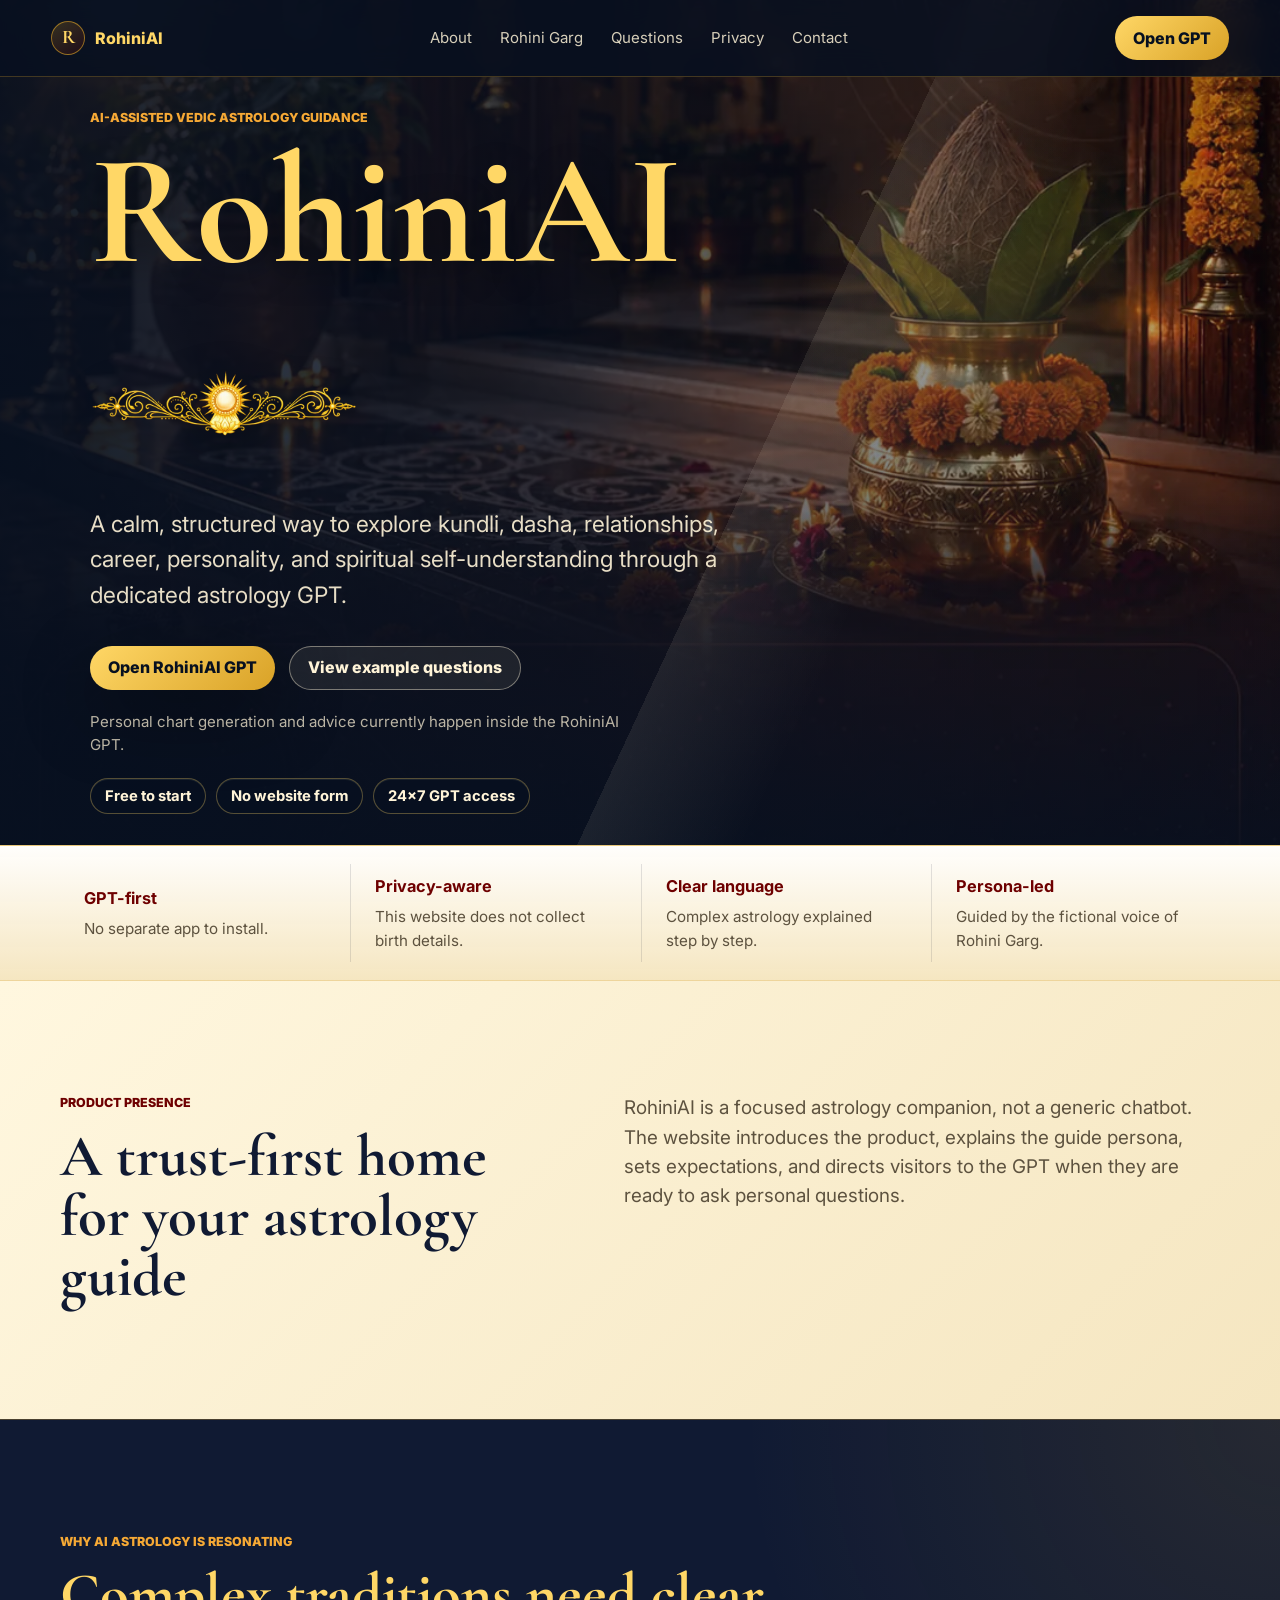
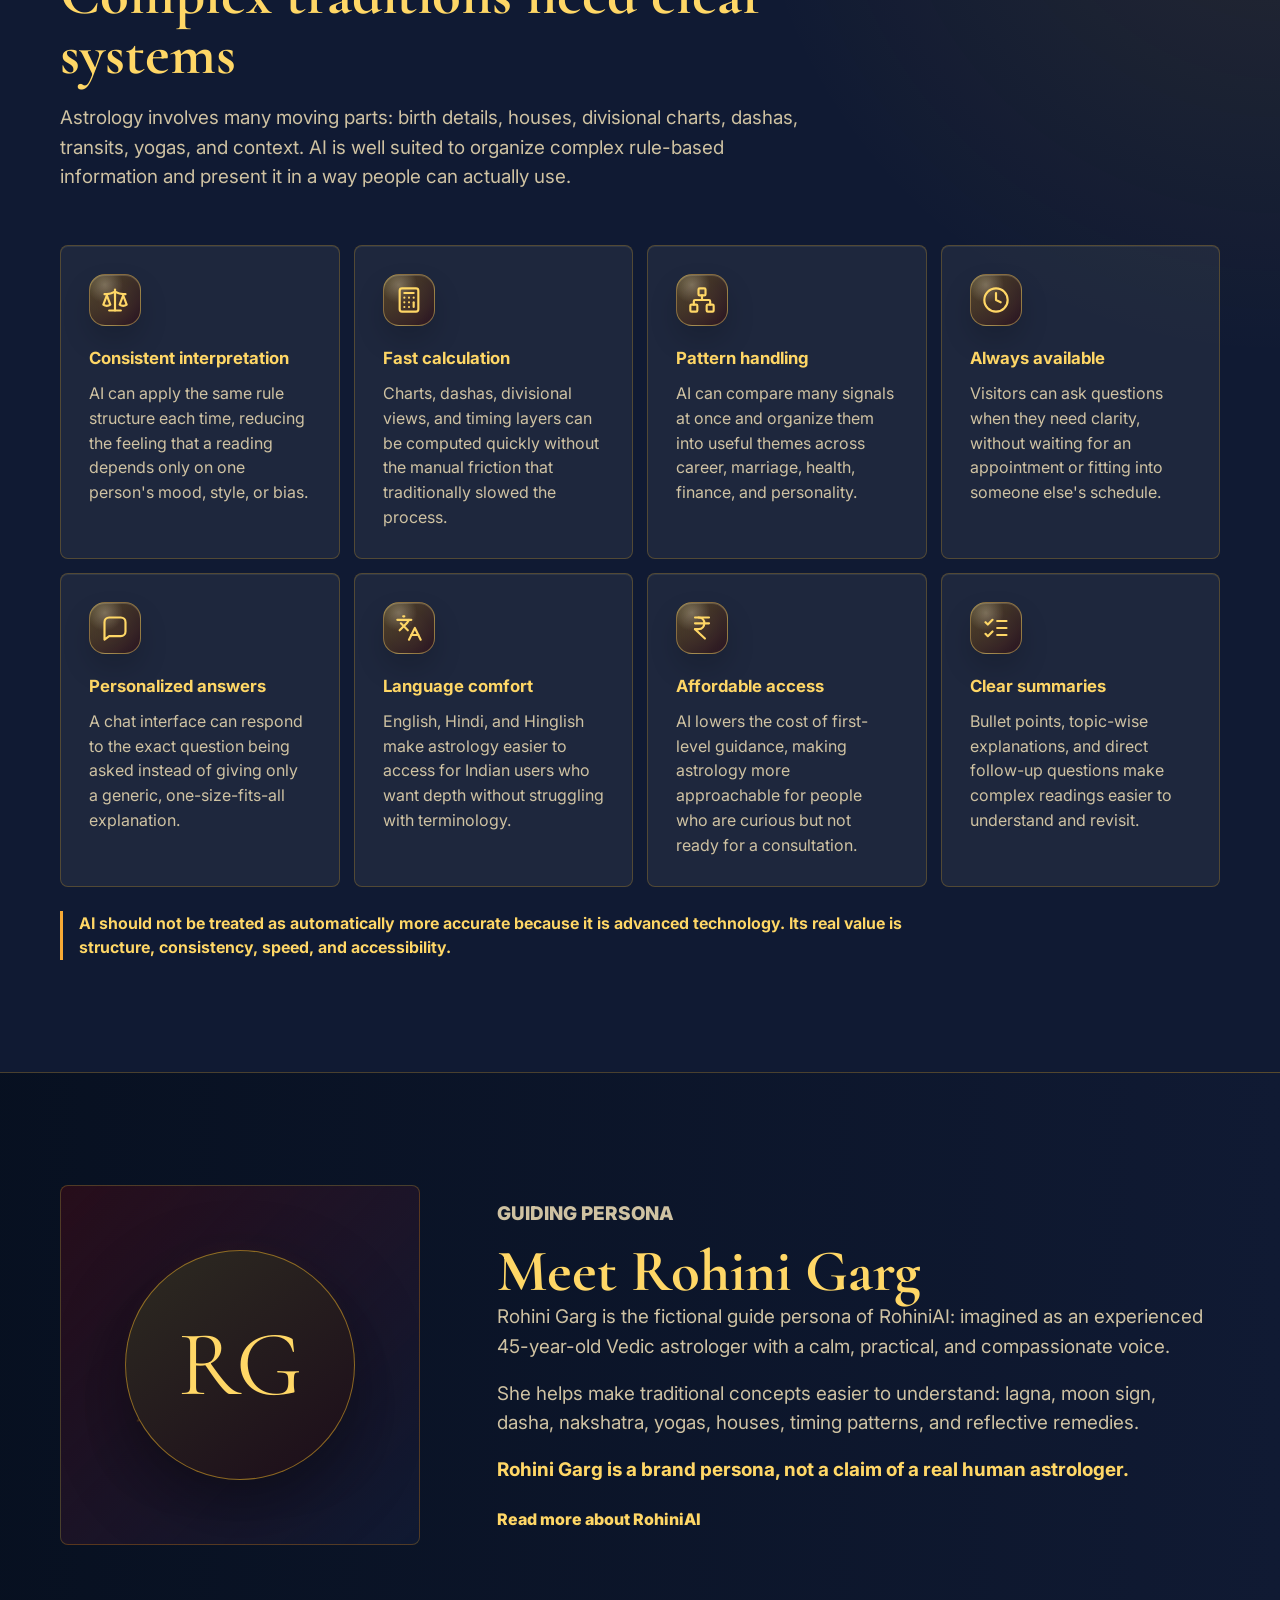
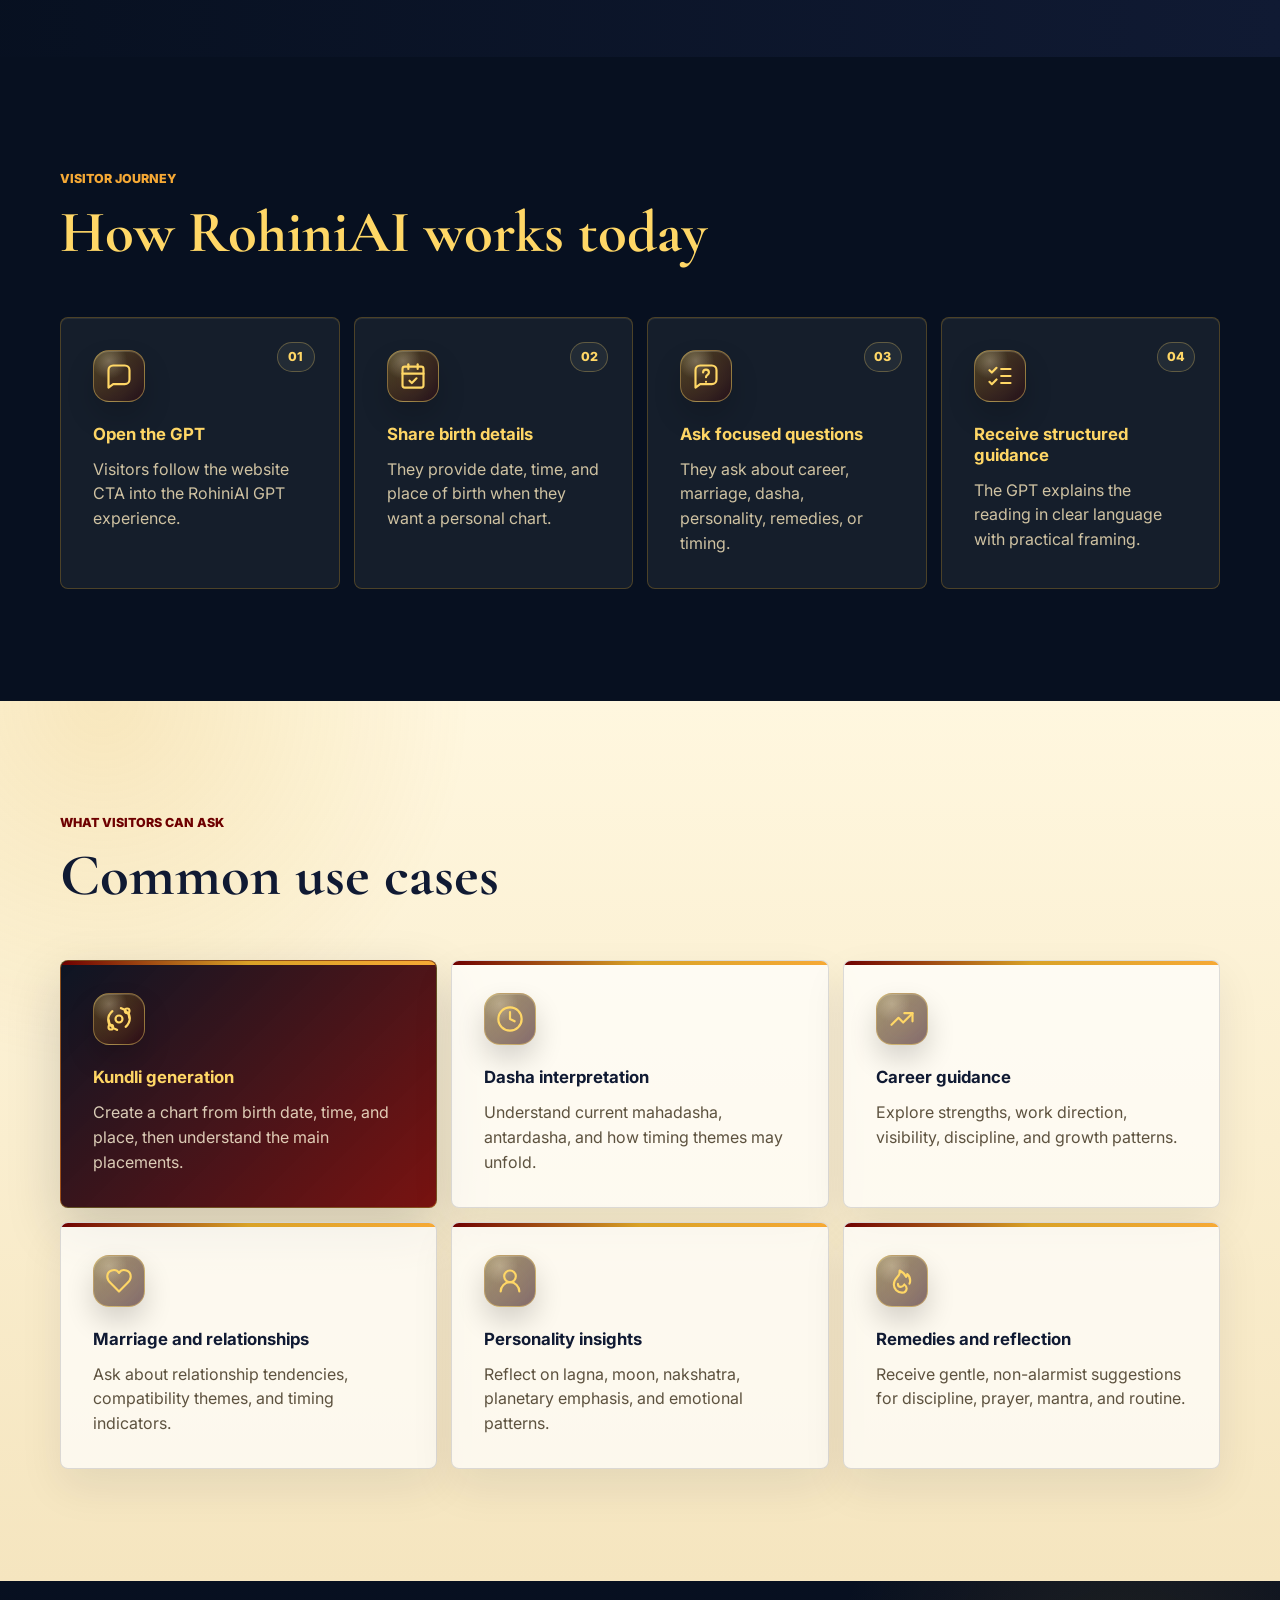
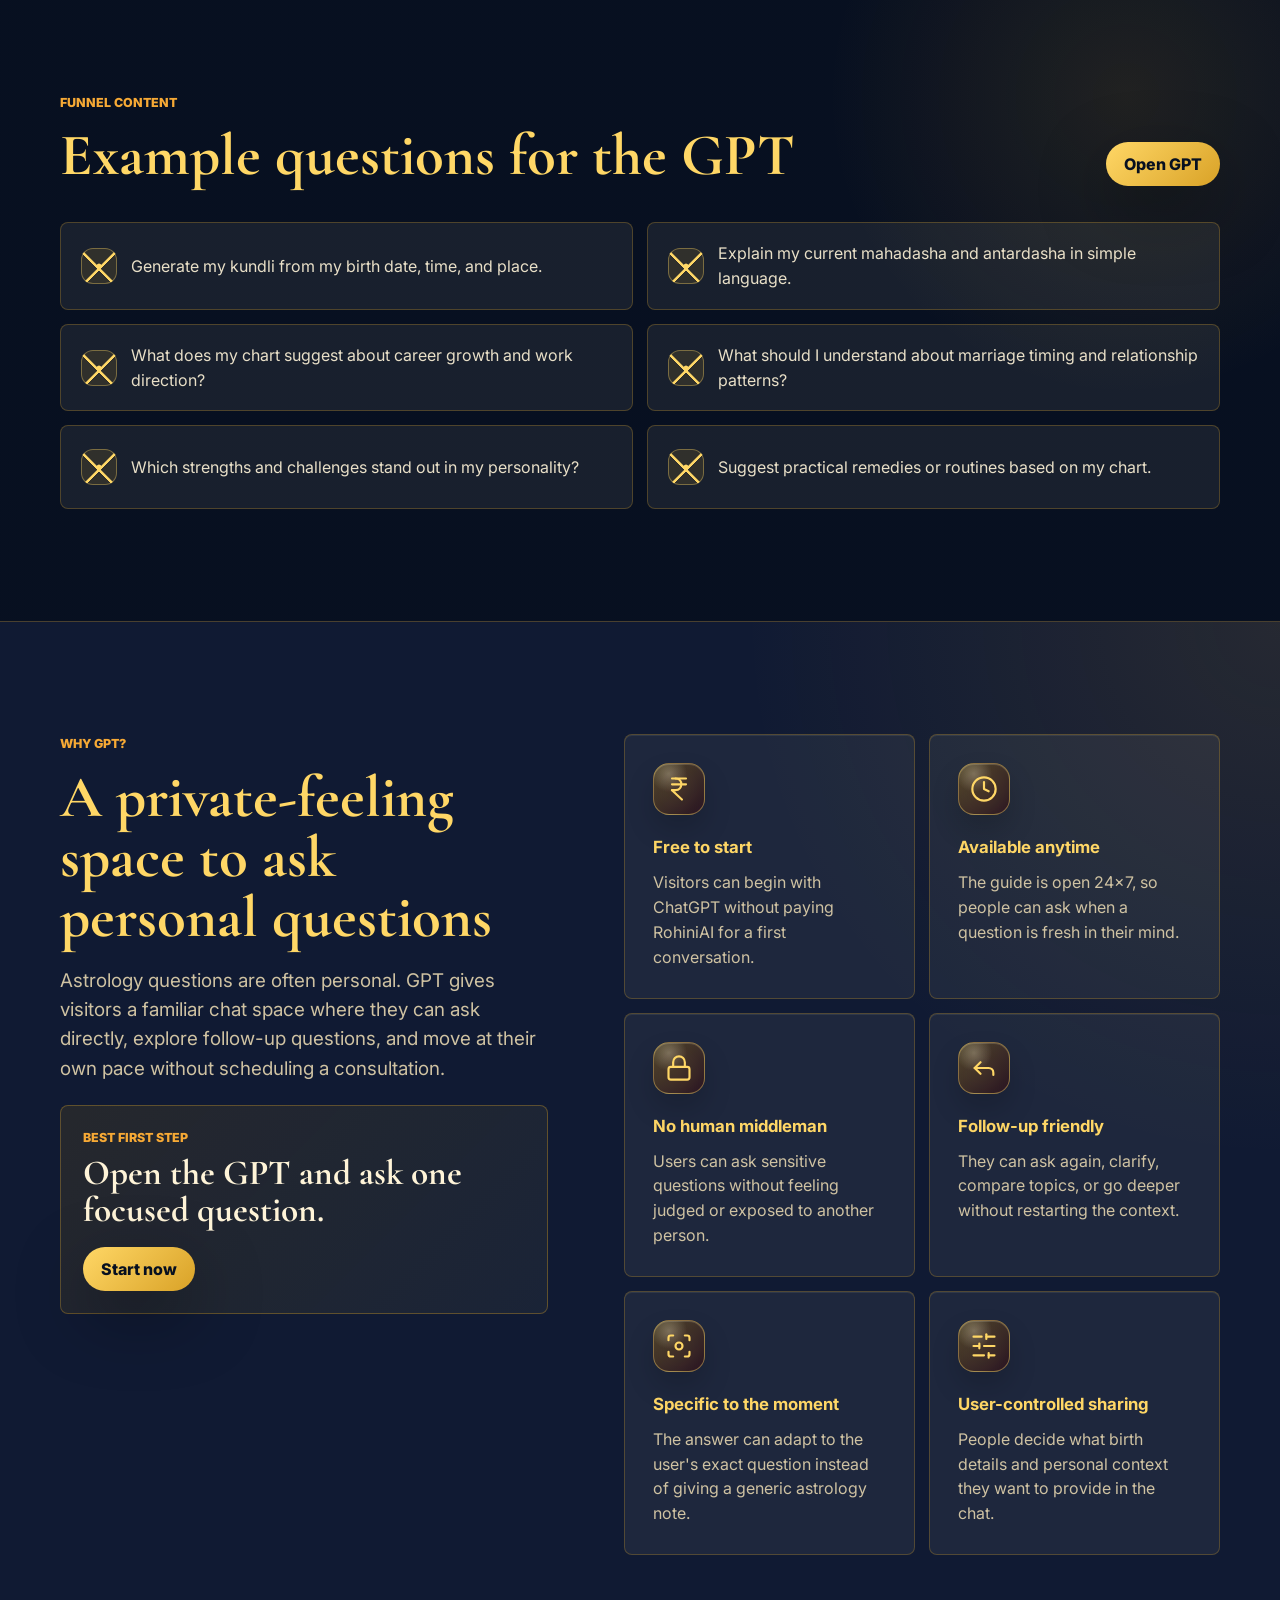
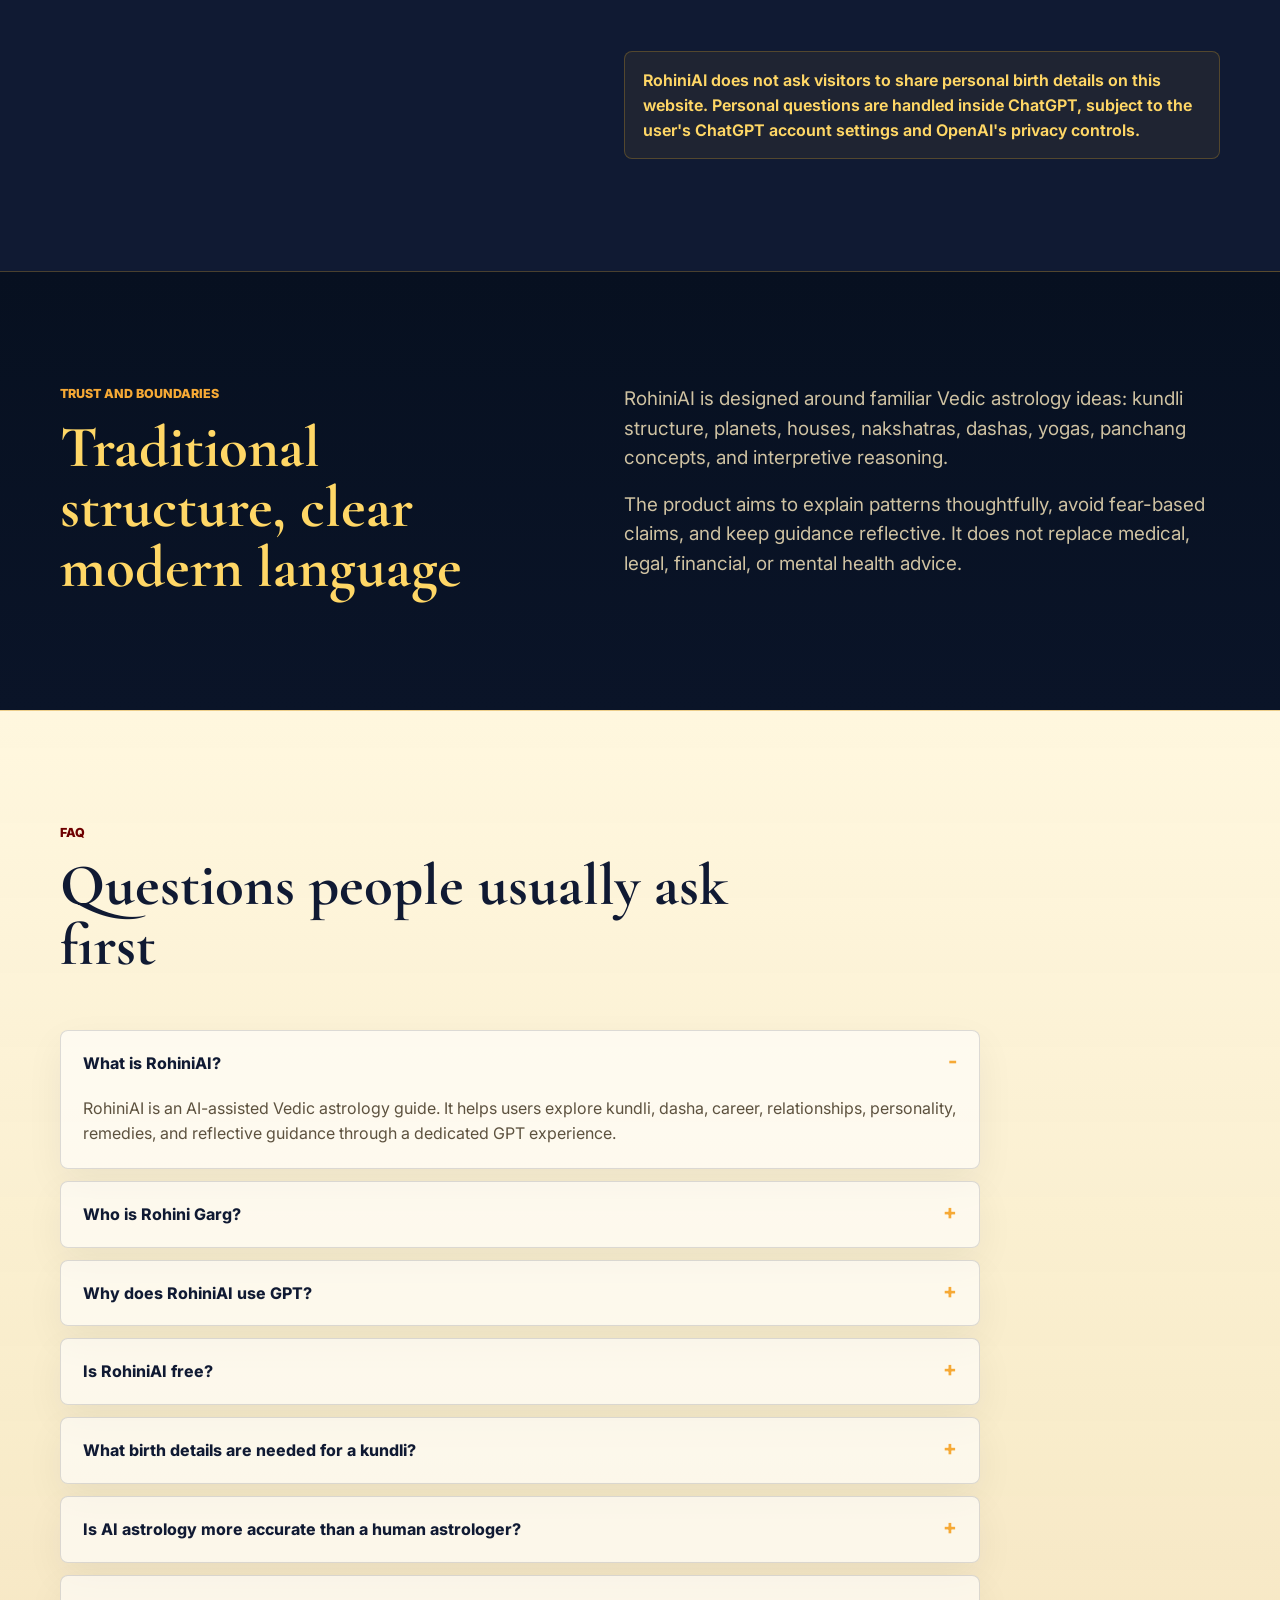
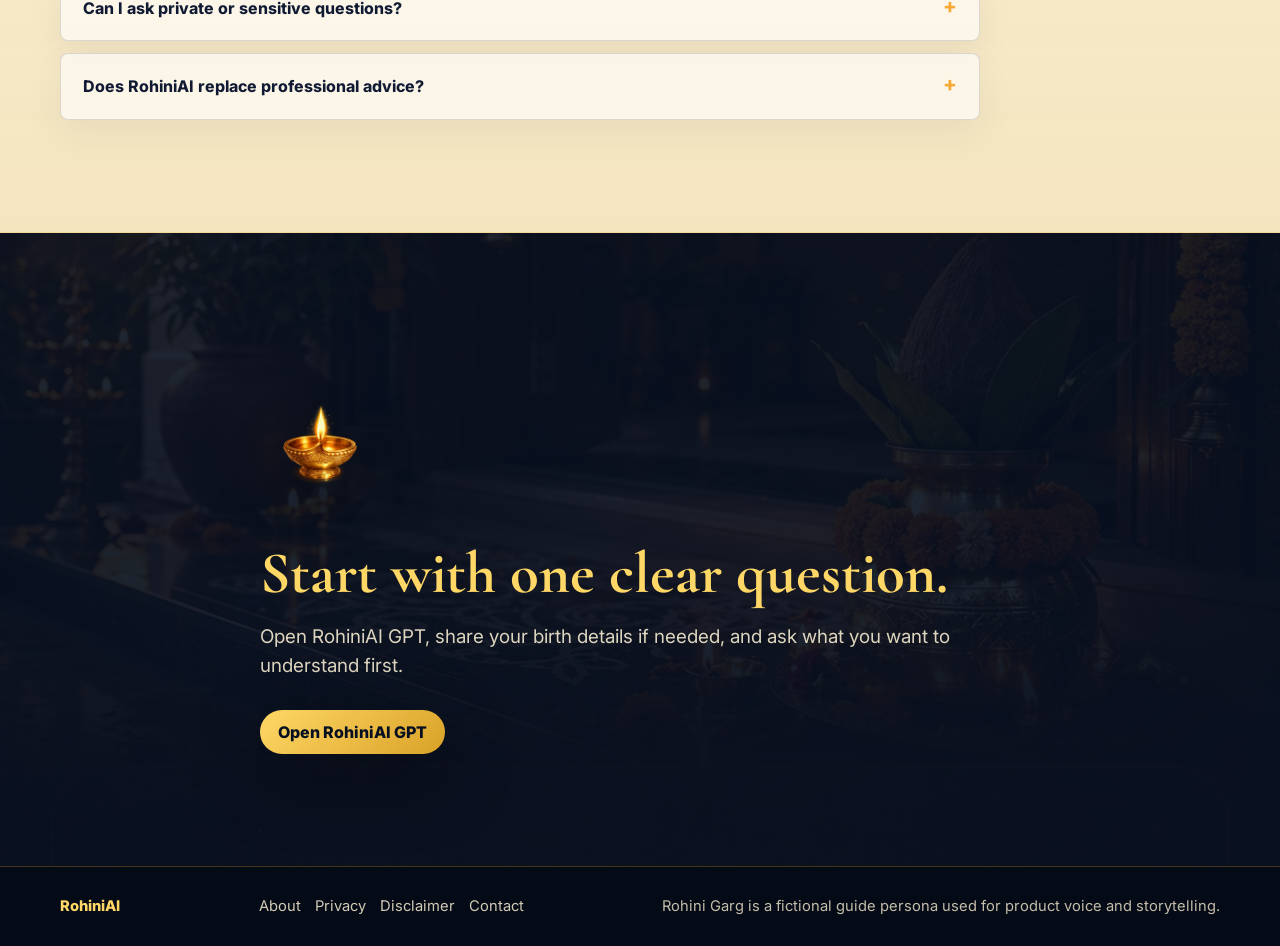
==== commit 276b39ce: "Use Lucide icons for site tiles" ====
--- a/index.html
+++ b/index.html
@@ -17,6 +17,124 @@
     <link rel="stylesheet" href="styles.css" />
   </head>
   <body>
+    <svg class="icon-sprite" aria-hidden="true" focusable="false">
+      <symbol id="icon-scale" viewBox="0 0 24 24">
+        <path d="m16 16 3-8 3 8c-.87.65-1.92 1-3 1s-2.13-.35-3-1Z" />
+        <path d="m2 16 3-8 3 8c-.87.65-1.92 1-3 1s-2.13-.35-3-1Z" />
+        <path d="M7 21h10" />
+        <path d="M12 3v18" />
+        <path d="M3 7h2c2 0 5-1 7-2 2 1 5 2 7 2h2" />
+      </symbol>
+      <symbol id="icon-calculator" viewBox="0 0 24 24">
+        <rect width="16" height="20" x="4" y="2" rx="2" />
+        <line x1="8" x2="16" y1="6" y2="6" />
+        <line x1="16" x2="16" y1="14" y2="18" />
+        <path d="M8 10h.01" />
+        <path d="M12 10h.01" />
+        <path d="M16 10h.01" />
+        <path d="M8 14h.01" />
+        <path d="M12 14h.01" />
+        <path d="M8 18h.01" />
+        <path d="M12 18h.01" />
+      </symbol>
+      <symbol id="icon-network" viewBox="0 0 24 24">
+        <rect x="16" y="16" width="6" height="6" rx="1" />
+        <rect x="2" y="16" width="6" height="6" rx="1" />
+        <rect x="9" y="2" width="6" height="6" rx="1" />
+        <path d="M5 16v-3a1 1 0 0 1 1-1h12a1 1 0 0 1 1 1v3" />
+        <path d="M12 8v4" />
+      </symbol>
+      <symbol id="icon-clock" viewBox="0 0 24 24">
+        <circle cx="12" cy="12" r="10" />
+        <path d="M12 6v6l4 2" />
+      </symbol>
+      <symbol id="icon-message" viewBox="0 0 24 24">
+        <path d="M21 15a4 4 0 0 1-4 4H7l-4 3V7a4 4 0 0 1 4-4h10a4 4 0 0 1 4 4Z" />
+      </symbol>
+      <symbol id="icon-languages" viewBox="0 0 24 24">
+        <path d="m5 8 6 6" />
+        <path d="m4 14 6-6 2-3" />
+        <path d="M2 5h12" />
+        <path d="M7 2h1" />
+        <path d="m22 22-5-10-5 10" />
+        <path d="M14 18h6" />
+      </symbol>
+      <symbol id="icon-rupee" viewBox="0 0 24 24">
+        <path d="M6 3h12" />
+        <path d="M6 8h12" />
+        <path d="m6 13 8.5 8" />
+        <path d="M6 13h3" />
+        <path d="M9 13c6.67 0 6.67-10 0-10" />
+      </symbol>
+      <symbol id="icon-list" viewBox="0 0 24 24">
+        <path d="m3 17 2 2 4-4" />
+        <path d="m3 7 2 2 4-4" />
+        <path d="M13 6h8" />
+        <path d="M13 12h8" />
+        <path d="M13 18h8" />
+      </symbol>
+      <symbol id="icon-calendar" viewBox="0 0 24 24">
+        <path d="M8 2v4" />
+        <path d="M16 2v4" />
+        <rect width="18" height="18" x="3" y="4" rx="2" />
+        <path d="M3 10h18" />
+        <path d="m9 16 2 2 4-4" />
+      </symbol>
+      <symbol id="icon-question" viewBox="0 0 24 24">
+        <path d="M21 15a4 4 0 0 1-4 4H7l-4 3V7a4 4 0 0 1 4-4h10a4 4 0 0 1 4 4Z" />
+        <path d="M9.5 9a2.5 2.5 0 0 1 5 0c0 2-2.5 2-2.5 4" />
+        <path d="M12 17h.01" />
+      </symbol>
+      <symbol id="icon-orbit" viewBox="0 0 24 24">
+        <circle cx="12" cy="12" r="3" />
+        <circle cx="19" cy="5" r="2" />
+        <circle cx="5" cy="19" r="2" />
+        <path d="M10.4 21.3C6.5 20.4 3.6 17 3.2 13" />
+        <path d="M13.6 2.7c3.9.9 6.8 4.3 7.2 8.3" />
+        <path d="M20.5 7.5c1.4 3.9.4 8.4-2.8 11.2" />
+        <path d="M3.5 16.5C2.1 12.6 3.1 8.1 6.3 5.3" />
+      </symbol>
+      <symbol id="icon-trending" viewBox="0 0 24 24">
+        <path d="M3 17 9 11l4 4 8-8" />
+        <path d="M14 7h7v7" />
+      </symbol>
+      <symbol id="icon-heart" viewBox="0 0 24 24">
+        <path d="M19 14c1.5-1.5 3-3.2 3-5.5A5.5 5.5 0 0 0 12 5a5.5 5.5 0 0 0-10 3.5c0 2.3 1.5 4 3 5.5l7 7Z" />
+      </symbol>
+      <symbol id="icon-user" viewBox="0 0 24 24">
+        <circle cx="12" cy="8" r="5" />
+        <path d="M20 21a8 8 0 0 0-16 0" />
+      </symbol>
+      <symbol id="icon-flame" viewBox="0 0 24 24">
+        <path d="M8.5 14.5A2.5 2.5 0 0 0 11 17c1.38 0 2-.5 3-2 1.36 1.02 2 2.07 2 3.5A4 4 0 0 1 12 22a7 7 0 0 1-7-7c0-2.5 1-4.5 3-6.5 1.6-1.6 2.4-3.2 2-5.5 2.4 1.2 4.5 3 5.5 5.5.6-.7 1-1.6 1-2.5 1.9 1.8 2.5 3.7 2.5 5.5 0 1-.2 1.9-.6 2.8" />
+      </symbol>
+      <symbol id="icon-lock" viewBox="0 0 24 24">
+        <rect width="18" height="11" x="3" y="11" rx="2" />
+        <path d="M7 11V7a5 5 0 0 1 10 0v4" />
+      </symbol>
+      <symbol id="icon-reply" viewBox="0 0 24 24">
+        <path d="m9 17-5-5 5-5" />
+        <path d="M20 18v-2a4 4 0 0 0-4-4H4" />
+      </symbol>
+      <symbol id="icon-focus" viewBox="0 0 24 24">
+        <circle cx="12" cy="12" r="3" />
+        <path d="M3 7V5a2 2 0 0 1 2-2h2" />
+        <path d="M17 3h2a2 2 0 0 1 2 2v2" />
+        <path d="M21 17v2a2 2 0 0 1-2 2h-2" />
+        <path d="M7 21H5a2 2 0 0 1-2-2v-2" />
+      </symbol>
+      <symbol id="icon-sliders" viewBox="0 0 24 24">
+        <line x1="21" x2="14" y1="4" y2="4" />
+        <line x1="10" x2="3" y1="4" y2="4" />
+        <line x1="21" x2="12" y1="12" y2="12" />
+        <line x1="8" x2="3" y1="12" y2="12" />
+        <line x1="21" x2="16" y1="20" y2="20" />
+        <line x1="12" x2="3" y1="20" y2="20" />
+        <line x1="14" x2="14" y1="2" y2="6" />
+        <line x1="8" x2="8" y1="10" y2="14" />
+        <line x1="16" x2="16" y1="18" y2="22" />
+      </symbol>
+    </svg>
     <header class="site-header" aria-label="Site navigation">
       <a class="brand" href="#top" aria-label="RohiniAI home">
         <span class="brand-mark">R</span>
@@ -107,42 +225,42 @@
           </div>
           <div class="belief-grid">
             <article>
-              <span class="tile-icon icon-balance" aria-hidden="true"></span>
+              <span class="tile-icon" aria-hidden="true"><svg><use href="#icon-scale"></use></svg></span>
               <h3>Consistent interpretation</h3>
               <p>AI can apply the same rule structure each time, reducing the feeling that a reading depends only on one person's mood, style, or bias.</p>
             </article>
             <article>
-              <span class="tile-icon icon-calc" aria-hidden="true"></span>
+              <span class="tile-icon" aria-hidden="true"><svg><use href="#icon-calculator"></use></svg></span>
               <h3>Fast calculation</h3>
               <p>Charts, dashas, divisional views, and timing layers can be computed quickly without the manual friction that traditionally slowed the process.</p>
             </article>
             <article>
-              <span class="tile-icon icon-pattern" aria-hidden="true"></span>
+              <span class="tile-icon" aria-hidden="true"><svg><use href="#icon-network"></use></svg></span>
               <h3>Pattern handling</h3>
               <p>AI can compare many signals at once and organize them into useful themes across career, marriage, health, finance, and personality.</p>
             </article>
             <article>
-              <span class="tile-icon icon-clock" aria-hidden="true"></span>
+              <span class="tile-icon" aria-hidden="true"><svg><use href="#icon-clock"></use></svg></span>
               <h3>Always available</h3>
               <p>Visitors can ask questions when they need clarity, without waiting for an appointment or fitting into someone else's schedule.</p>
             </article>
             <article>
-              <span class="tile-icon icon-chat" aria-hidden="true"></span>
+              <span class="tile-icon" aria-hidden="true"><svg><use href="#icon-message"></use></svg></span>
               <h3>Personalized answers</h3>
               <p>A chat interface can respond to the exact question being asked instead of giving only a generic, one-size-fits-all explanation.</p>
             </article>
             <article>
-              <span class="tile-icon icon-language" aria-hidden="true"></span>
+              <span class="tile-icon" aria-hidden="true"><svg><use href="#icon-languages"></use></svg></span>
               <h3>Language comfort</h3>
               <p>English, Hindi, and Hinglish make astrology easier to access for Indian users who want depth without struggling with terminology.</p>
             </article>
             <article>
-              <span class="tile-icon icon-value" aria-hidden="true"></span>
+              <span class="tile-icon" aria-hidden="true"><svg><use href="#icon-rupee"></use></svg></span>
               <h3>Affordable access</h3>
               <p>AI lowers the cost of first-level guidance, making astrology more approachable for people who are curious but not ready for a consultation.</p>
             </article>
             <article>
-              <span class="tile-icon icon-summary" aria-hidden="true"></span>
+              <span class="tile-icon" aria-hidden="true"><svg><use href="#icon-list"></use></svg></span>
               <h3>Clear summaries</h3>
               <p>Bullet points, topic-wise explanations, and direct follow-up questions make complex readings easier to understand and revisit.</p>
             </article>
@@ -190,25 +308,25 @@
           </div>
           <div class="steps" aria-label="How it works">
             <article>
-              <span class="tile-icon icon-chat" aria-hidden="true"></span>
+              <span class="tile-icon" aria-hidden="true"><svg><use href="#icon-message"></use></svg></span>
               <span class="step-number">01</span>
               <h3>Open the GPT</h3>
               <p>Visitors follow the website CTA into the RohiniAI GPT experience.</p>
             </article>
             <article>
-              <span class="tile-icon icon-birth" aria-hidden="true"></span>
+              <span class="tile-icon" aria-hidden="true"><svg><use href="#icon-calendar"></use></svg></span>
               <span class="step-number">02</span>
               <h3>Share birth details</h3>
               <p>They provide date, time, and place of birth when they want a personal chart.</p>
             </article>
             <article>
-              <span class="tile-icon icon-question" aria-hidden="true"></span>
+              <span class="tile-icon" aria-hidden="true"><svg><use href="#icon-question"></use></svg></span>
               <span class="step-number">03</span>
               <h3>Ask focused questions</h3>
               <p>They ask about career, marriage, dasha, personality, remedies, or timing.</p>
             </article>
             <article>
-              <span class="tile-icon icon-summary" aria-hidden="true"></span>
+              <span class="tile-icon" aria-hidden="true"><svg><use href="#icon-list"></use></svg></span>
               <span class="step-number">04</span>
               <h3>Receive structured guidance</h3>
               <p>The GPT explains the reading in clear language with practical framing.</p>
@@ -225,32 +343,32 @@
           </div>
           <div class="use-grid">
             <article class="feature-card featured-card">
-              <span class="tile-icon icon-kundli" aria-hidden="true"></span>
+              <span class="tile-icon" aria-hidden="true"><svg><use href="#icon-orbit"></use></svg></span>
               <h3>Kundli generation</h3>
               <p>Create a chart from birth date, time, and place, then understand the main placements.</p>
             </article>
             <article class="feature-card">
-              <span class="tile-icon icon-dasha" aria-hidden="true"></span>
+              <span class="tile-icon" aria-hidden="true"><svg><use href="#icon-clock"></use></svg></span>
               <h3>Dasha interpretation</h3>
               <p>Understand current mahadasha, antardasha, and how timing themes may unfold.</p>
             </article>
             <article class="feature-card">
-              <span class="tile-icon icon-career" aria-hidden="true"></span>
+              <span class="tile-icon" aria-hidden="true"><svg><use href="#icon-trending"></use></svg></span>
               <h3>Career guidance</h3>
               <p>Explore strengths, work direction, visibility, discipline, and growth patterns.</p>
             </article>
             <article class="feature-card">
-              <span class="tile-icon icon-heart" aria-hidden="true"></span>
+              <span class="tile-icon" aria-hidden="true"><svg><use href="#icon-heart"></use></svg></span>
               <h3>Marriage and relationships</h3>
               <p>Ask about relationship tendencies, compatibility themes, and timing indicators.</p>
             </article>
             <article class="feature-card">
-              <span class="tile-icon icon-personality" aria-hidden="true"></span>
+              <span class="tile-icon" aria-hidden="true"><svg><use href="#icon-user"></use></svg></span>
               <h3>Personality insights</h3>
               <p>Reflect on lagna, moon, nakshatra, planetary emphasis, and emotional patterns.</p>
             </article>
             <article class="feature-card">
-              <span class="tile-icon icon-diya" aria-hidden="true"></span>
+              <span class="tile-icon" aria-hidden="true"><svg><use href="#icon-flame"></use></svg></span>
               <h3>Remedies and reflection</h3>
               <p>Receive gentle, non-alarmist suggestions for discipline, prayer, mantra, and routine.</p>
             </article>
@@ -296,32 +414,32 @@
           </div>
           <div class="gpt-points">
             <article>
-              <span class="tile-icon icon-value" aria-hidden="true"></span>
+              <span class="tile-icon" aria-hidden="true"><svg><use href="#icon-rupee"></use></svg></span>
               <h3>Free to start</h3>
               <p>Visitors can begin with ChatGPT without paying RohiniAI for a first conversation.</p>
             </article>
             <article>
-              <span class="tile-icon icon-clock" aria-hidden="true"></span>
+              <span class="tile-icon" aria-hidden="true"><svg><use href="#icon-clock"></use></svg></span>
               <h3>Available anytime</h3>
               <p>The guide is open 24x7, so people can ask when a question is fresh in their mind.</p>
             </article>
             <article>
-              <span class="tile-icon icon-private" aria-hidden="true"></span>
+              <span class="tile-icon" aria-hidden="true"><svg><use href="#icon-lock"></use></svg></span>
               <h3>No human middleman</h3>
               <p>Users can ask sensitive questions without feeling judged or exposed to another person.</p>
             </article>
             <article>
-              <span class="tile-icon icon-followup" aria-hidden="true"></span>
+              <span class="tile-icon" aria-hidden="true"><svg><use href="#icon-reply"></use></svg></span>
               <h3>Follow-up friendly</h3>
               <p>They can ask again, clarify, compare topics, or go deeper without restarting the context.</p>
             </article>
             <article>
-              <span class="tile-icon icon-focus" aria-hidden="true"></span>
+              <span class="tile-icon" aria-hidden="true"><svg><use href="#icon-focus"></use></svg></span>
               <h3>Specific to the moment</h3>
               <p>The answer can adapt to the user's exact question instead of giving a generic astrology note.</p>
             </article>
             <article>
-              <span class="tile-icon icon-control" aria-hidden="true"></span>
+              <span class="tile-icon" aria-hidden="true"><svg><use href="#icon-sliders"></use></svg></span>
               <h3>User-controlled sharing</h3>
               <p>People decide what birth details and personal context they want to provide in the chat.</p>
             </article>
--- a/styles.css
+++ b/styles.css
@@ -428,8 +428,9 @@
 
 .tile-icon {
   position: relative;
-  display: inline-grid;
-  place-items: center;
+  display: inline-flex;
+  align-items: center;
+  justify-content: center;
   width: 52px;
   height: 52px;
   margin-bottom: 22px;
@@ -443,216 +444,24 @@
   box-shadow: inset 0 1px 0 rgba(255, 244, 216, 0.16), 0 14px 28px rgba(0, 0, 0, 0.16);
 }
 
-.tile-icon::before,
-.tile-icon::after {
-  content: "";
-  position: absolute;
-  box-sizing: border-box;
-}
-
-.icon-kundli::before {
-  width: 31px;
-  height: 31px;
-  border: 1.8px solid var(--gold-bright);
-  border-radius: 50%;
-}
-
-.icon-kundli::after {
-  width: 31px;
-  height: 31px;
-  background:
-    linear-gradient(var(--gold-bright), var(--gold-bright)) center / 1.6px 100% no-repeat,
-    linear-gradient(90deg, var(--gold-bright), var(--gold-bright)) center / 100% 1.6px no-repeat;
-  opacity: 0.9;
-}
-
-.icon-dasha::before,
-.icon-clock::before {
-  width: 31px;
-  height: 31px;
-  border: 2px solid var(--gold-bright);
-  border-radius: 50%;
-}
-
-.icon-dasha::after,
-.icon-clock::after {
-  width: 14px;
-  height: 14px;
-  border-left: 2px solid var(--gold-bright);
-  border-bottom: 2px solid var(--gold-bright);
-  transform: translate(3px, -3px) rotate(-10deg);
-  transform-origin: bottom left;
-}
-
-.icon-career::before,
-.icon-followup::before,
-.icon-focus::before {
-  width: 24px;
-  height: 24px;
-  border-top: 2.2px solid var(--gold-bright);
-  border-right: 2.2px solid var(--gold-bright);
-  transform: rotate(45deg) translate(-2px, 2px);
-}
-
-.icon-career::after,
-.icon-followup::after,
-.icon-focus::after {
-  width: 26px;
-  height: 2.2px;
-  background: var(--gold-bright);
-  transform: rotate(-45deg) translate(-2px, -1px);
-}
-
-.icon-heart::before {
-  content: "♥";
-  color: var(--gold-bright);
-  font-size: 28px;
-  line-height: 1;
-}
-
-.icon-diya::before {
-  width: 28px;
-  height: 13px;
-  bottom: 13px;
-  border: 2px solid var(--gold-bright);
-  border-top: 0;
-  border-radius: 0 0 22px 22px;
-}
-
-.icon-diya::after {
-  width: 12px;
-  height: 18px;
-  top: 12px;
-  border-radius: 70% 30% 70% 30%;
-  background: linear-gradient(180deg, var(--gold-bright), var(--saffron));
-  transform: rotate(22deg);
-}
-
-.icon-chat::before,
-.icon-question::before,
-.icon-private::before {
-  width: 30px;
-  height: 22px;
-  border: 2px solid var(--gold-bright);
-  border-radius: 9px;
-}
-
-.icon-chat::after,
-.icon-question::after,
-.icon-private::after {
-  left: 30px;
-  bottom: 14px;
-  width: 10px;
-  height: 10px;
-  border-left: 2px solid var(--gold-bright);
-  border-bottom: 2px solid var(--gold-bright);
-  transform: rotate(-25deg);
-}
-
-.icon-calc::before {
-  width: 30px;
-  height: 30px;
-  border: 2px solid var(--gold-bright);
-  border-radius: 7px;
-  background:
-    linear-gradient(var(--gold-bright), var(--gold-bright)) 50% 33% / 100% 1.5px no-repeat,
-    linear-gradient(var(--gold-bright), var(--gold-bright)) 50% 66% / 100% 1.5px no-repeat,
-    linear-gradient(90deg, var(--gold-bright), var(--gold-bright)) 33% 50% / 1.5px 100% no-repeat,
-    linear-gradient(90deg, var(--gold-bright), var(--gold-bright)) 66% 50% / 1.5px 100% no-repeat;
-}
-
-.icon-pattern::before {
-  width: 34px;
-  height: 26px;
-  background:
-    radial-gradient(circle at 16% 72%, var(--gold-bright) 0 3px, transparent 3.5px),
-    radial-gradient(circle at 50% 28%, var(--gold-bright) 0 3px, transparent 3.5px),
-    radial-gradient(circle at 84% 66%, var(--gold-bright) 0 3px, transparent 3.5px),
-    linear-gradient(25deg, transparent 15%, var(--gold-bright) 16% 19%, transparent 20% 100%),
-    linear-gradient(145deg, transparent 16%, var(--gold-bright) 17% 20%, transparent 21% 100%);
-}
-
-.icon-balance::before {
-  width: 30px;
-  height: 22px;
-  border-top: 2px solid var(--gold-bright);
-  background:
-    radial-gradient(circle at 20% 100%, transparent 0 6px, var(--gold-bright) 6.5px 8px, transparent 8.5px),
-    radial-gradient(circle at 80% 100%, transparent 0 6px, var(--gold-bright) 6.5px 8px, transparent 8.5px),
-    linear-gradient(90deg, transparent 48%, var(--gold-bright) 48% 54%, transparent 54%);
-}
-
-.icon-language::before {
-  content: "Aa";
-  color: var(--gold-bright);
-  font-family: "Cormorant Garamond", Georgia, serif;
-  font-size: 25px;
-  font-weight: 700;
-}
-
-.icon-value::before {
-  content: "₹";
-  color: var(--gold-bright);
-  font-size: 29px;
-  font-weight: 800;
-}
-
-.icon-summary::before {
-  width: 28px;
-  height: 30px;
-  border: 2px solid var(--gold-bright);
-  border-radius: 5px;
-  background:
-    linear-gradient(var(--gold-bright), var(--gold-bright)) 50% 35% / 60% 1.8px no-repeat,
-    linear-gradient(var(--gold-bright), var(--gold-bright)) 50% 54% / 60% 1.8px no-repeat,
-    linear-gradient(var(--gold-bright), var(--gold-bright)) 50% 73% / 60% 1.8px no-repeat;
-}
-
-.icon-birth::before {
+.tile-icon svg {
   width: 28px;
   height: 28px;
-  border: 2px solid var(--gold-bright);
-  transform: rotate(45deg);
-}
-
-.icon-birth::after {
-  width: 8px;
-  height: 8px;
-  border-radius: 50%;
-  background: var(--gold-bright);
-}
-
-.icon-personality::before {
-  width: 29px;
-  height: 29px;
-  border: 2px solid var(--gold-bright);
-  border-radius: 50%;
-}
-
-.icon-personality::after {
-  width: 16px;
-  height: 7px;
-  border-bottom: 2px solid var(--gold-bright);
-  border-radius: 0 0 18px 18px;
-  transform: translateY(5px);
-}
-
-.icon-control::before {
-  width: 30px;
-  height: 24px;
-  border: 2px solid var(--gold-bright);
-  border-radius: 12px;
-}
-
-.icon-control::after {
-  left: 13px;
-  width: 10px;
-  height: 10px;
-  border-radius: 50%;
-  background: var(--gold-bright);
-  box-shadow: 14px 0 0 rgba(255, 215, 102, 0.46);
-}
-
+  color: var(--gold-bright);
+  fill: none;
+  stroke: currentColor;
+  stroke-width: 1.85;
+  stroke-linecap: round;
+  stroke-linejoin: round;
+  filter: drop-shadow(0 4px 10px rgba(255, 194, 60, 0.22));
+}
+
+.icon-sprite {
+  position: absolute;
+  width: 0;
+  height: 0;
+  overflow: hidden;
+}
 .belief-grid p,
 .use-grid p,
 .gpt-points p,
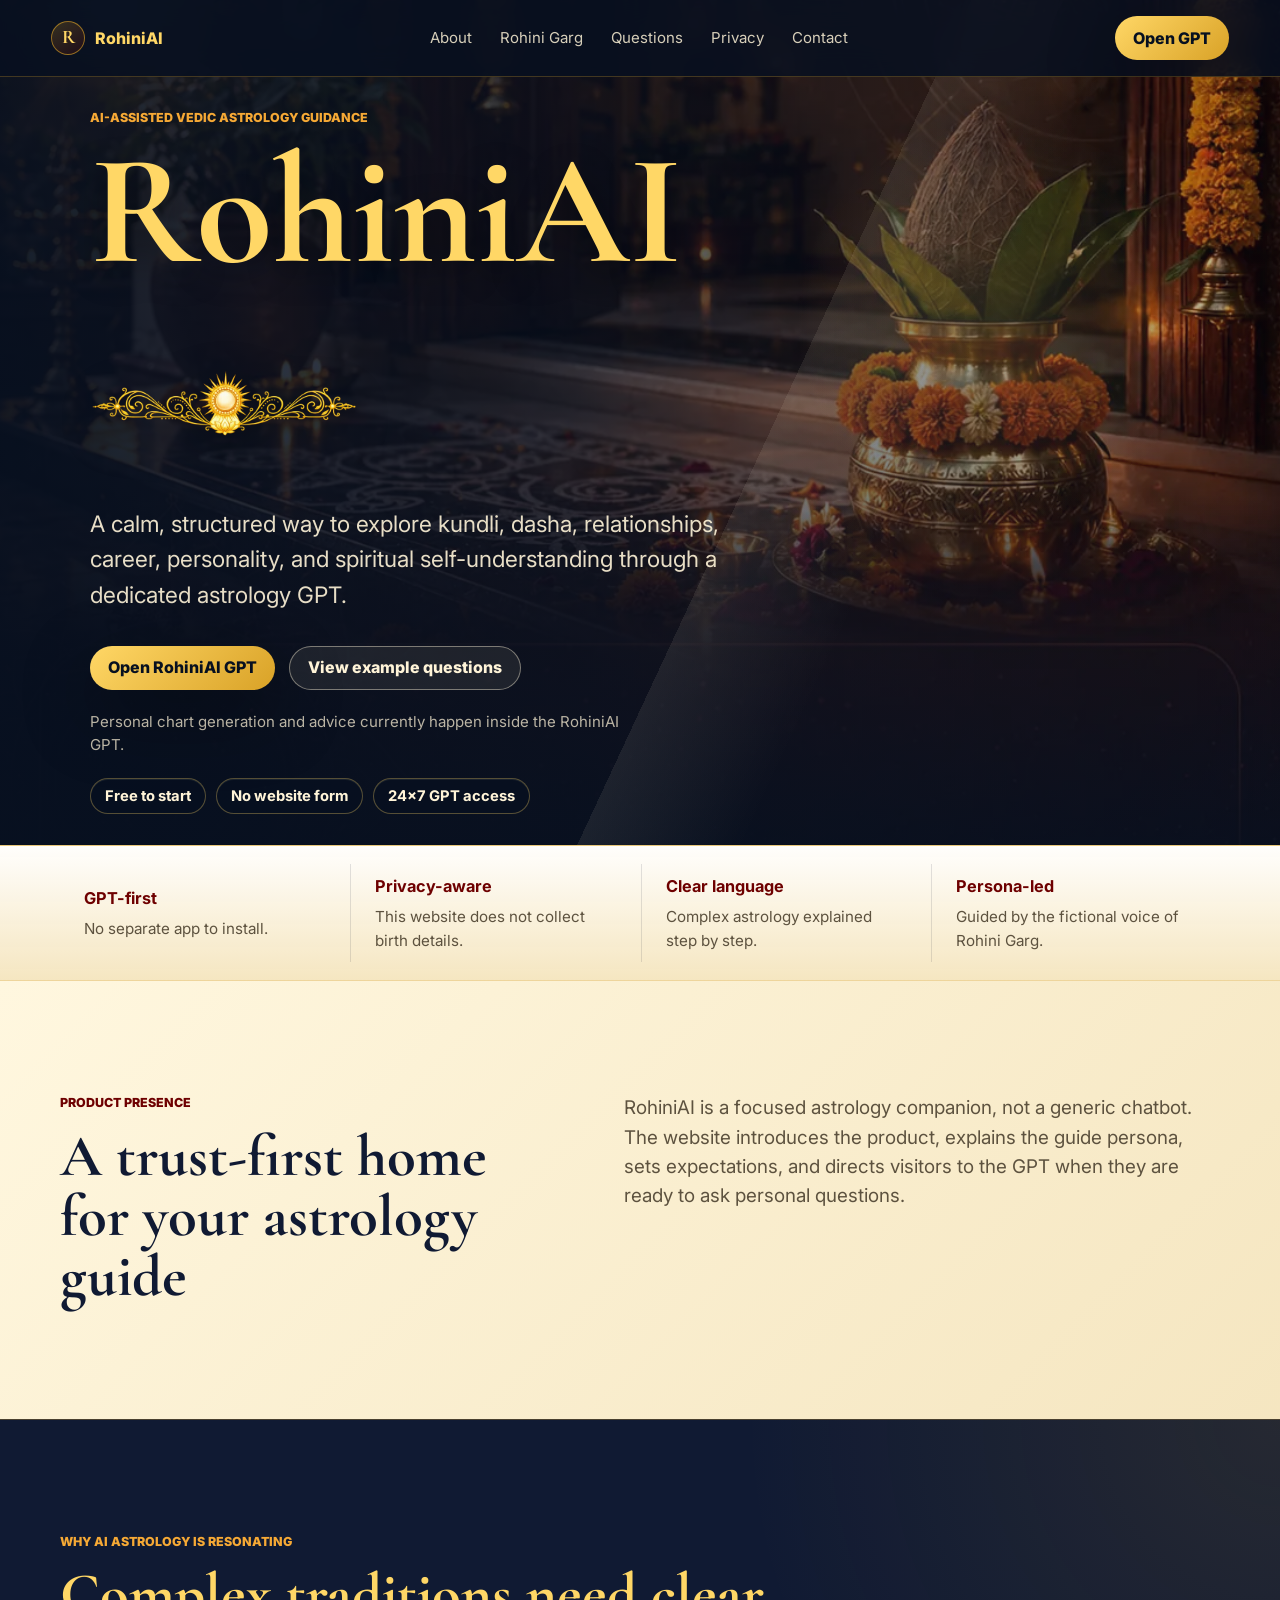
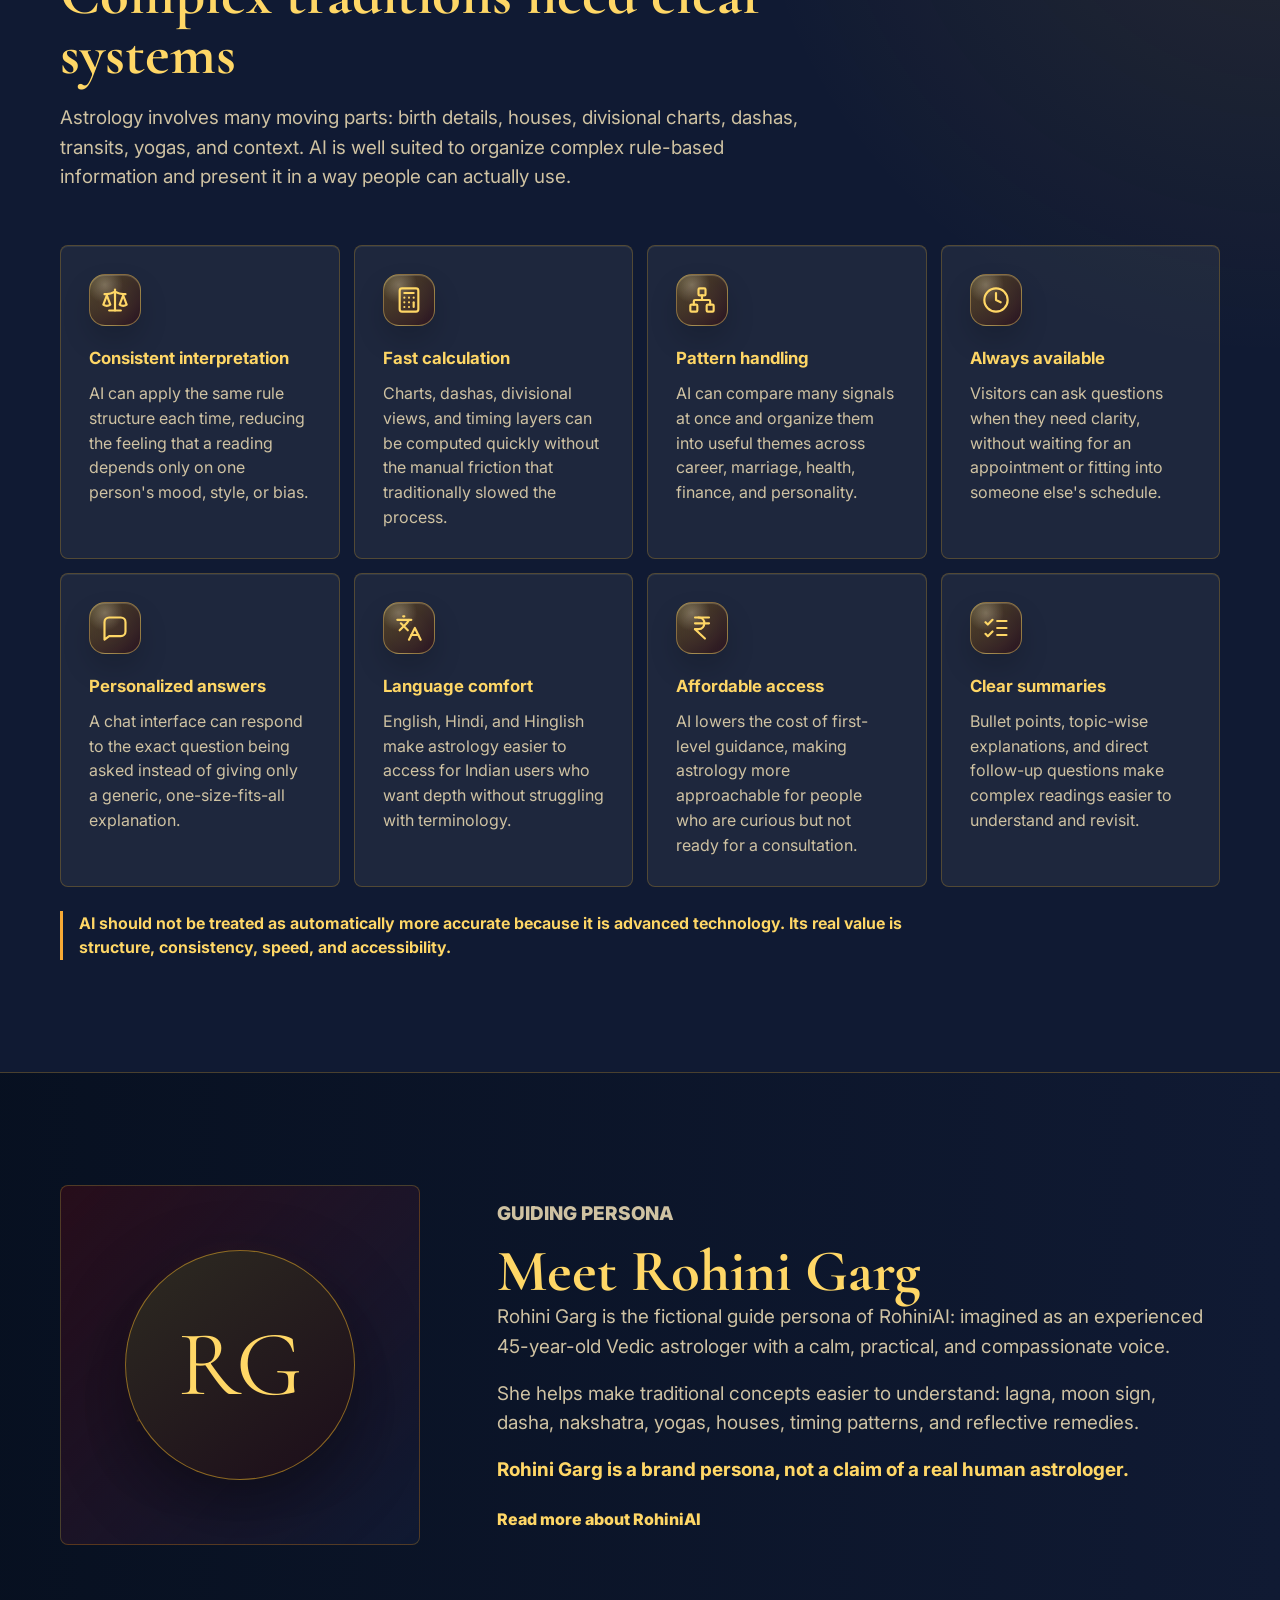
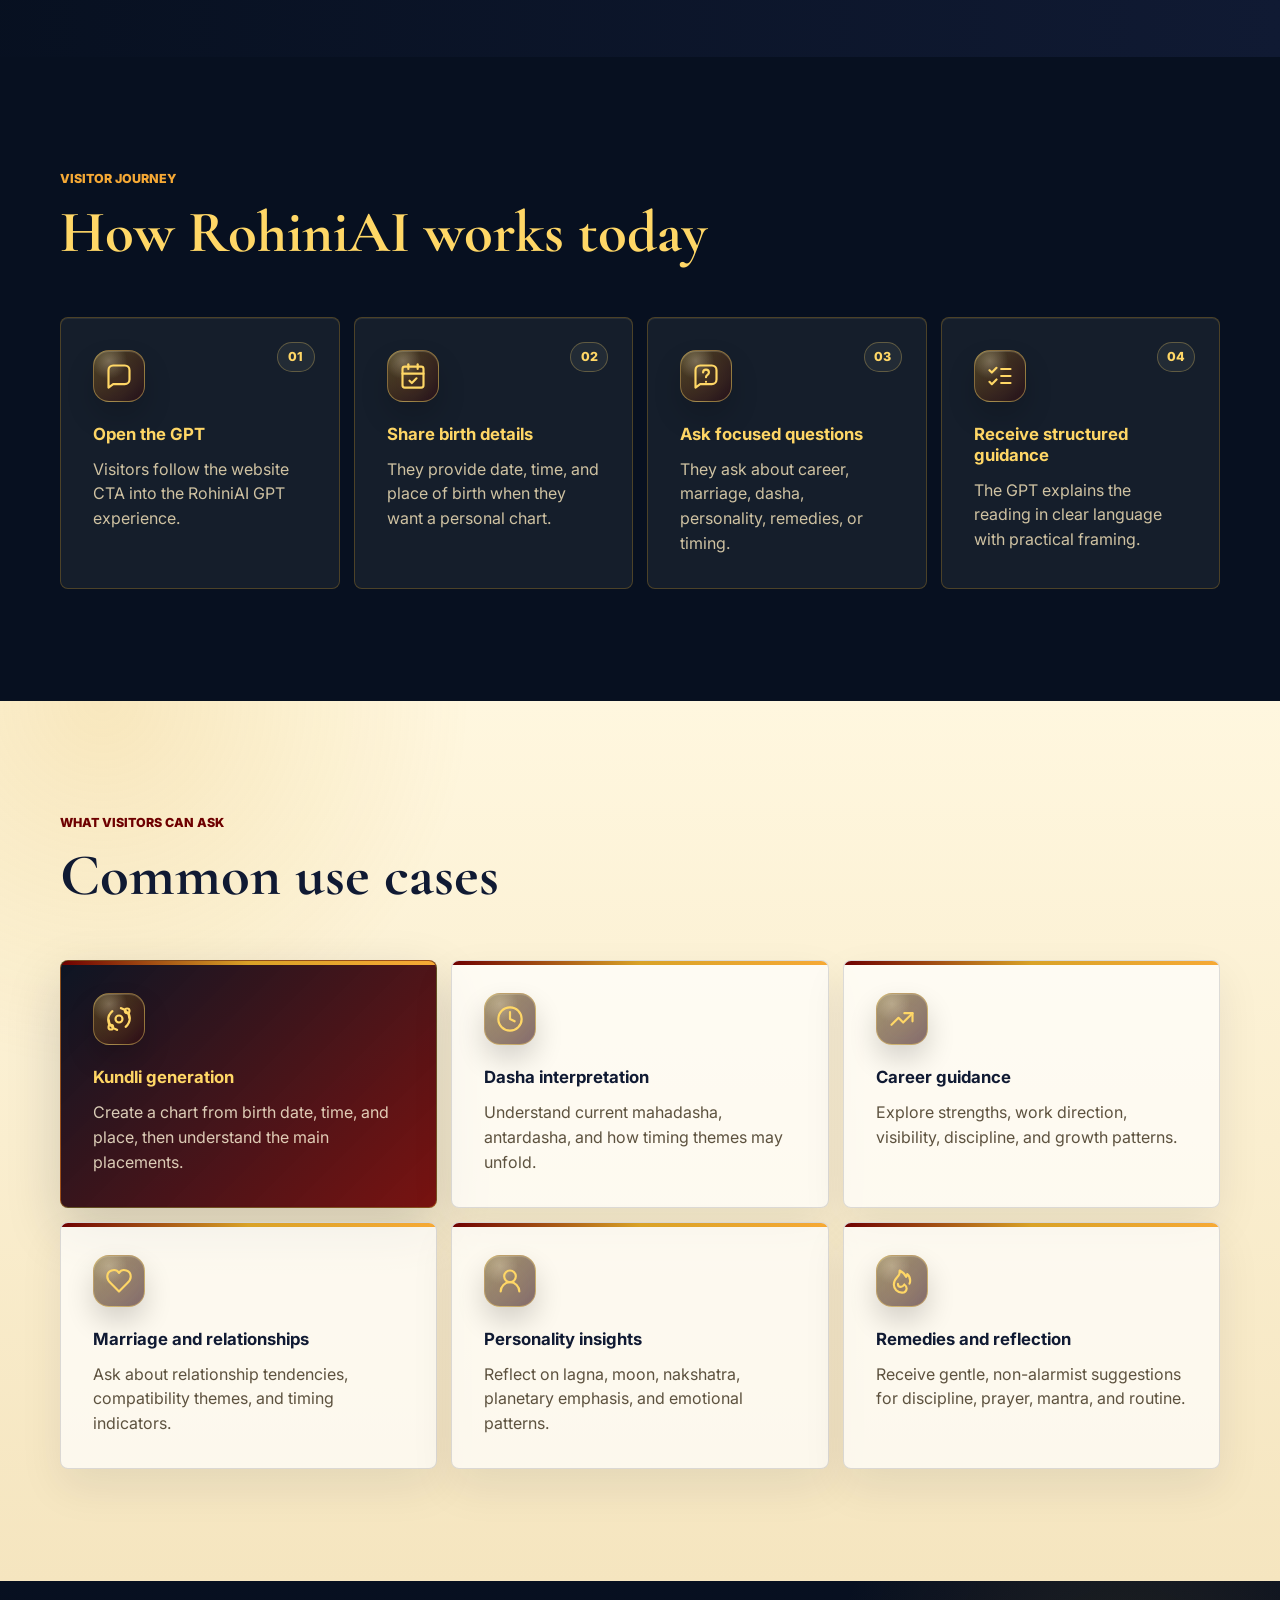
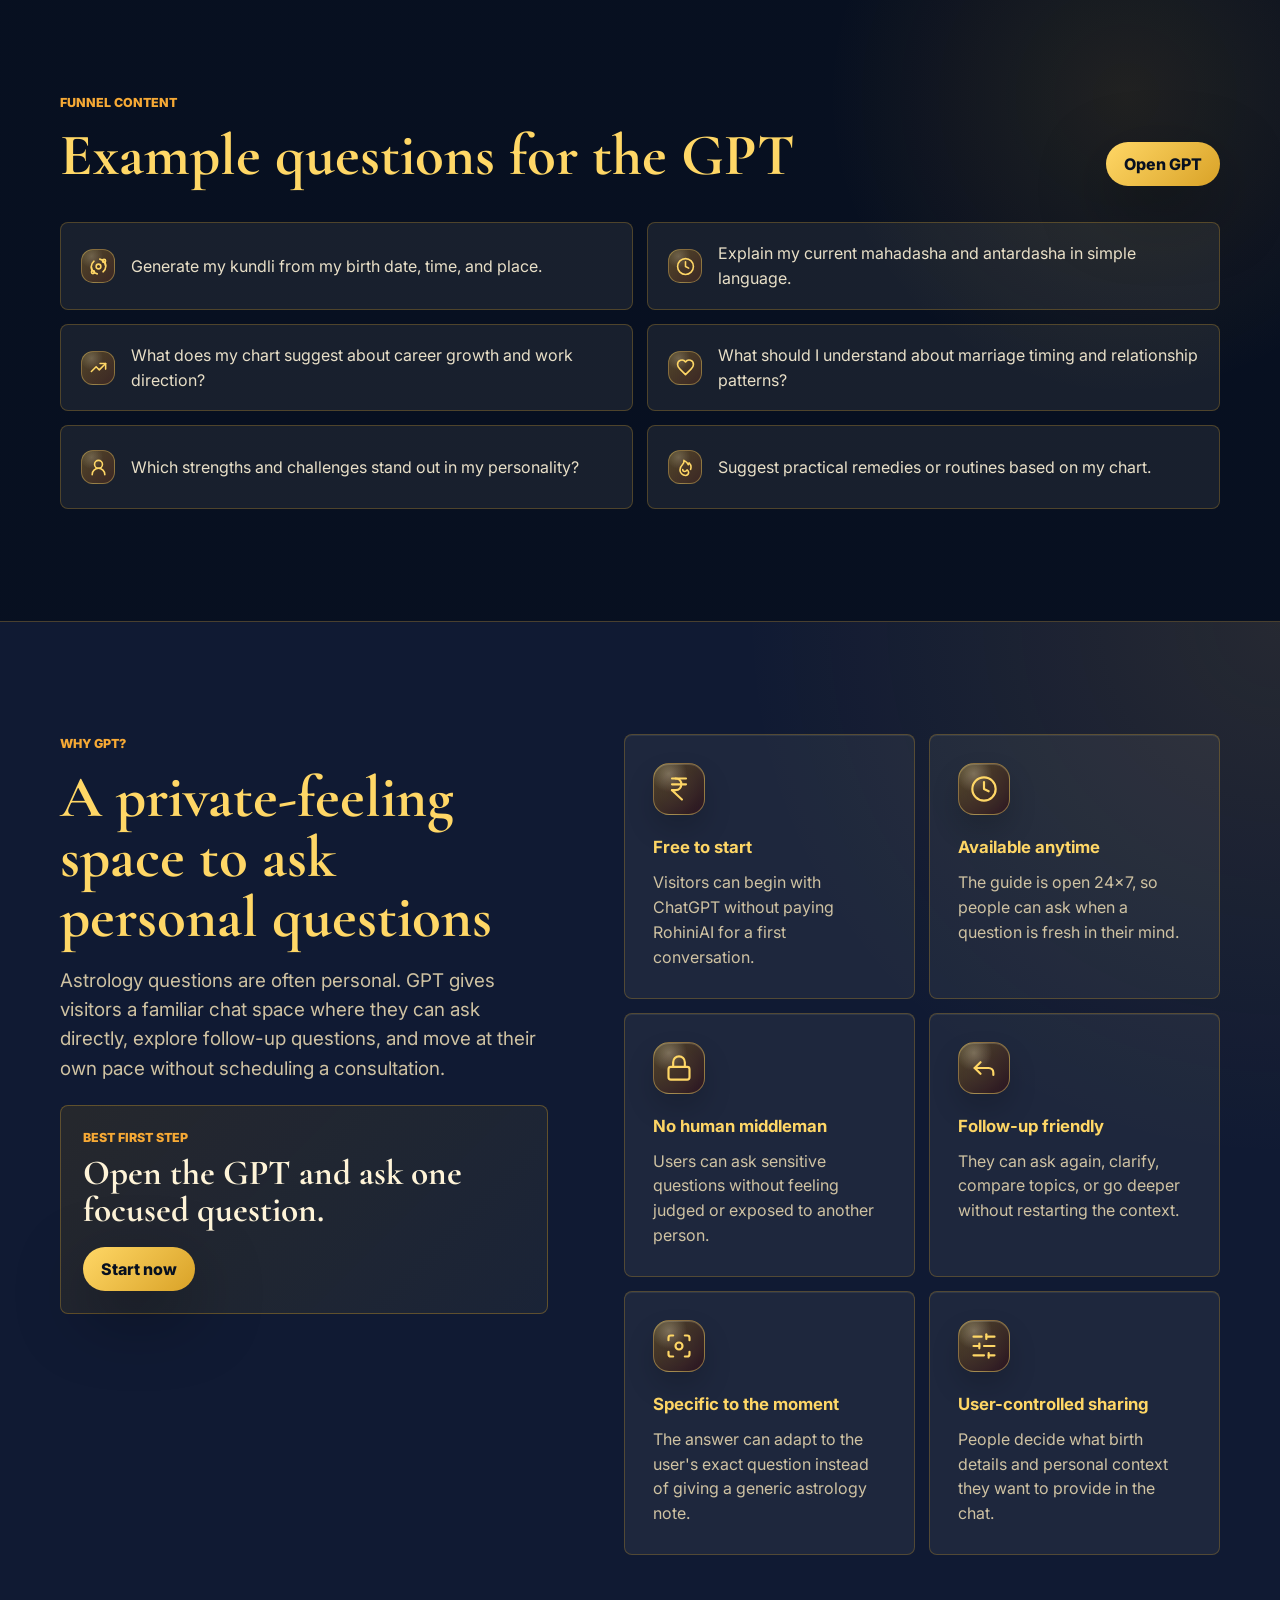
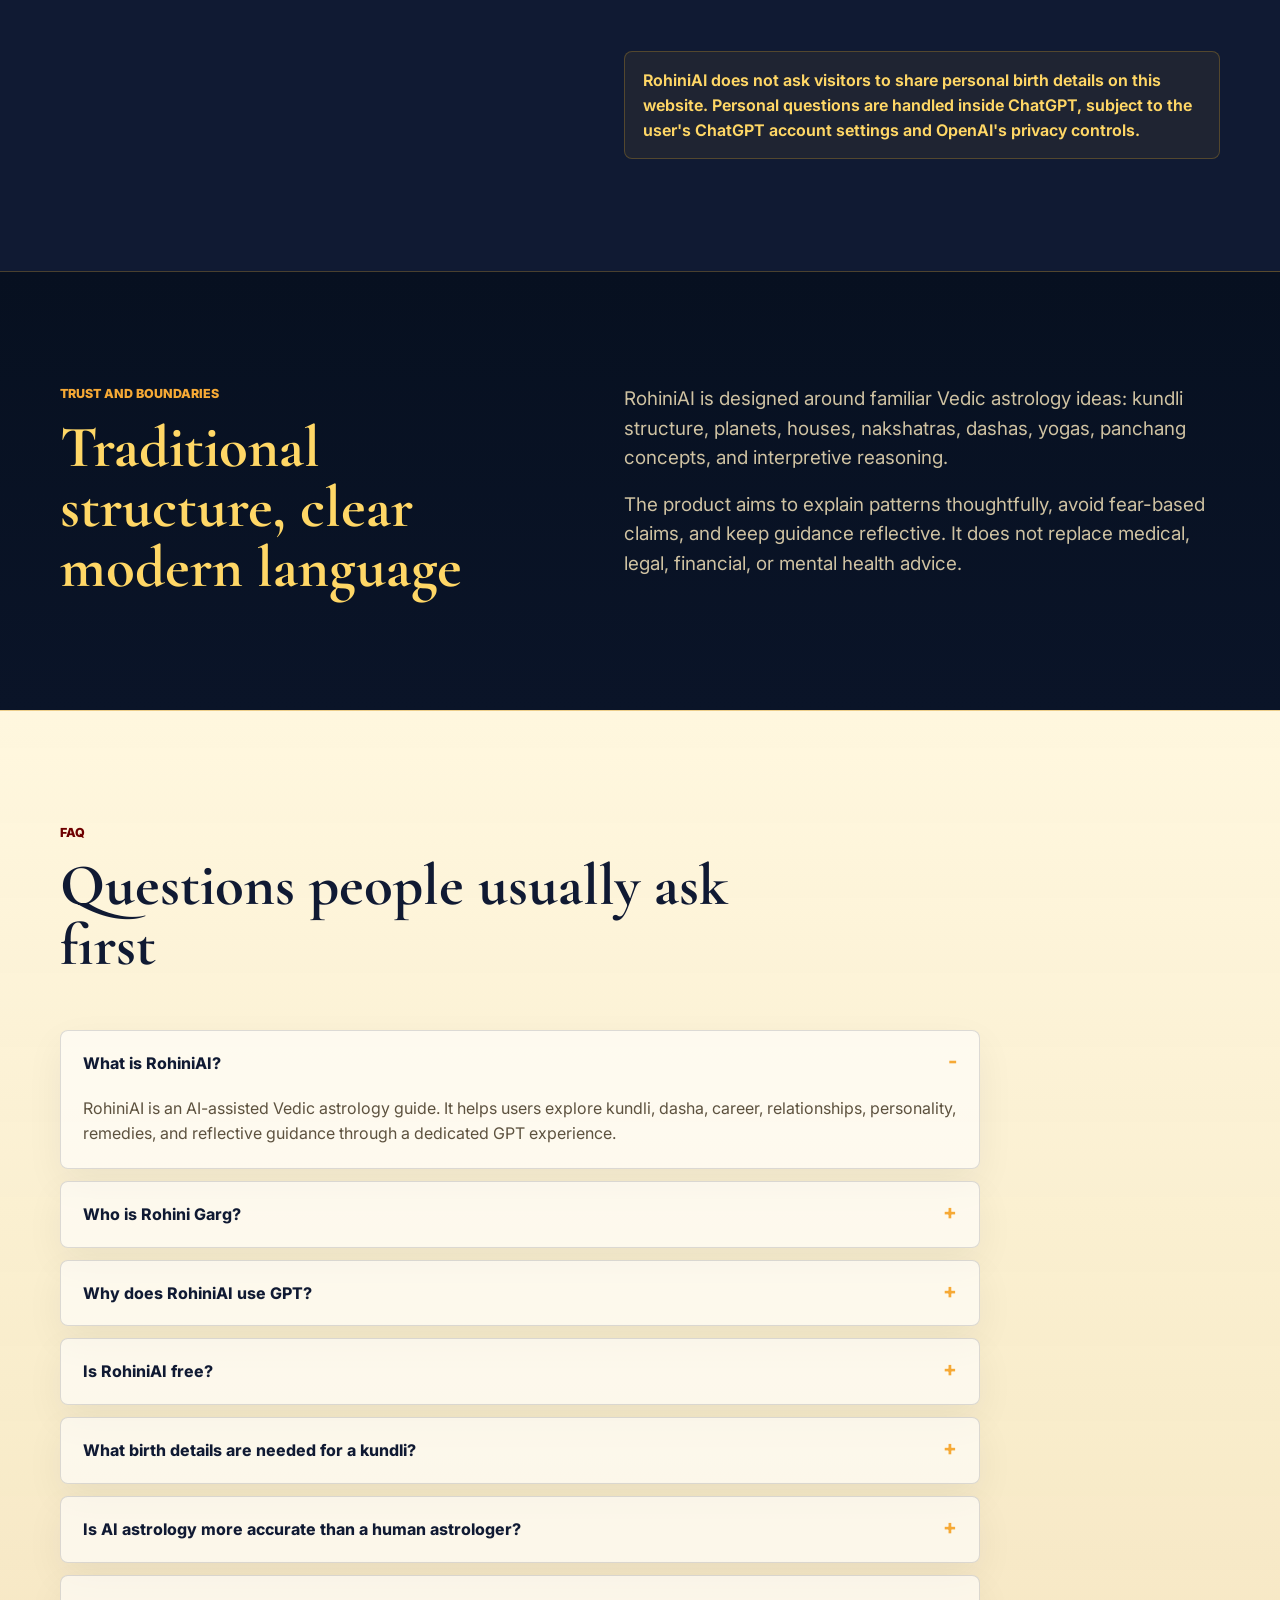
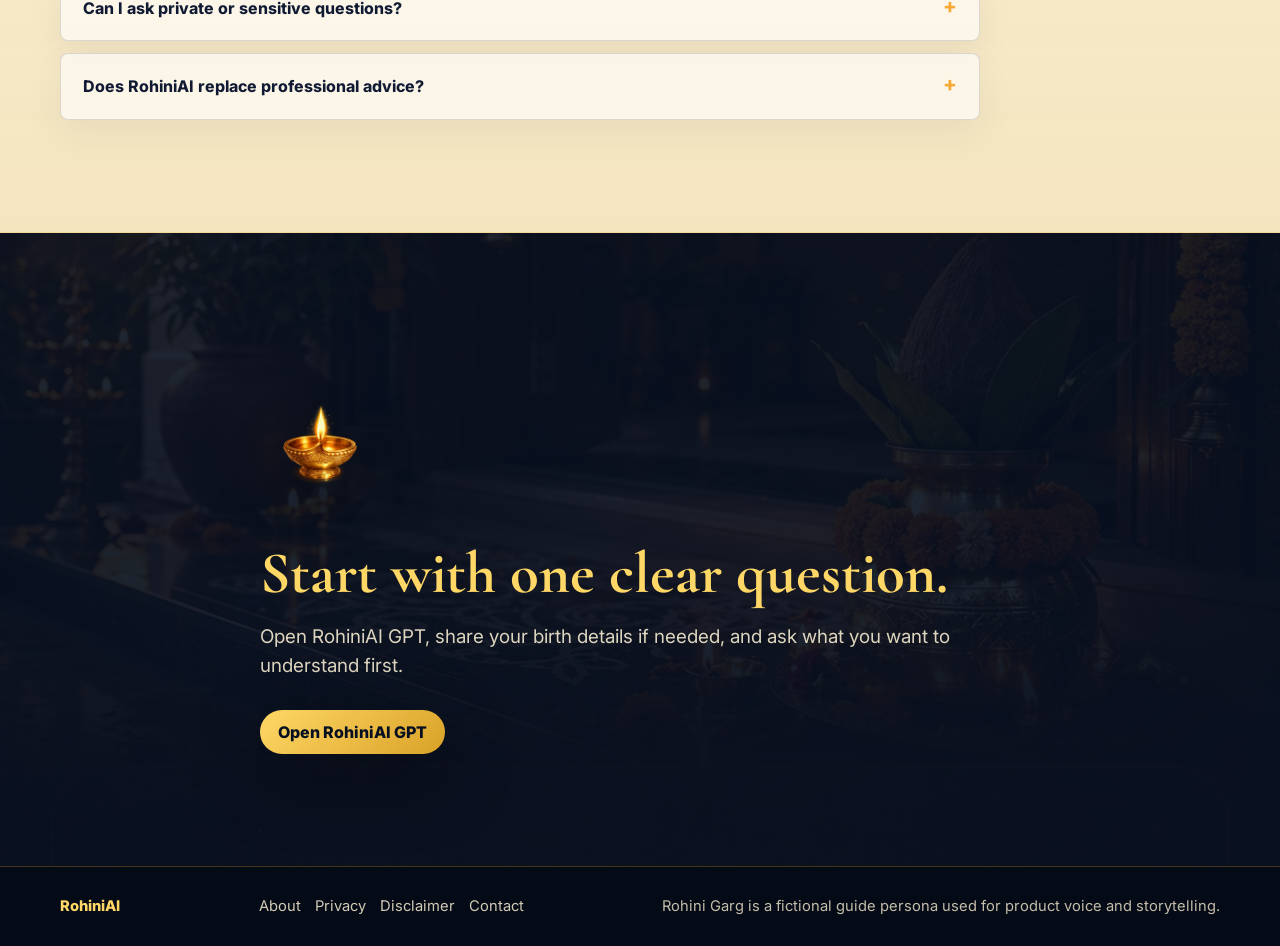
==== commit d8ab19eb: "Add prompt-specific question icons" ====
--- a/index.html
+++ b/index.html
@@ -386,12 +386,30 @@
             <a class="button compact" href="https://chatgpt.com/g/g-68e1221282d0819190c0fc3295607598-rohini-astro-gpt-by-rohiniai">Open GPT</a>
           </div>
           <div class="prompt-list">
-            <p>Generate my kundli from my birth date, time, and place.</p>
-            <p>Explain my current mahadasha and antardasha in simple language.</p>
-            <p>What does my chart suggest about career growth and work direction?</p>
-            <p>What should I understand about marriage timing and relationship patterns?</p>
-            <p>Which strengths and challenges stand out in my personality?</p>
-            <p>Suggest practical remedies or routines based on my chart.</p>
+            <p>
+              <span class="prompt-icon" aria-hidden="true"><svg><use href="#icon-orbit"></use></svg></span>
+              Generate my kundli from my birth date, time, and place.
+            </p>
+            <p>
+              <span class="prompt-icon" aria-hidden="true"><svg><use href="#icon-clock"></use></svg></span>
+              Explain my current mahadasha and antardasha in simple language.
+            </p>
+            <p>
+              <span class="prompt-icon" aria-hidden="true"><svg><use href="#icon-trending"></use></svg></span>
+              What does my chart suggest about career growth and work direction?
+            </p>
+            <p>
+              <span class="prompt-icon" aria-hidden="true"><svg><use href="#icon-heart"></use></svg></span>
+              What should I understand about marriage timing and relationship patterns?
+            </p>
+            <p>
+              <span class="prompt-icon" aria-hidden="true"><svg><use href="#icon-user"></use></svg></span>
+              Which strengths and challenges stand out in my personality?
+            </p>
+            <p>
+              <span class="prompt-icon" aria-hidden="true"><svg><use href="#icon-flame"></use></svg></span>
+              Suggest practical remedies or routines based on my chart.
+            </p>
           </div>
         </div>
       </section>
--- a/styles.css
+++ b/styles.css
@@ -664,7 +664,7 @@
   min-height: 84px;
   display: flex;
   align-items: center;
-  gap: 14px;
+  gap: 16px;
   padding: 18px 20px;
   color: rgba(255, 244, 216, 0.9);
   border: 1px solid var(--line);
@@ -672,18 +672,30 @@
   background: rgba(255, 244, 216, 0.07);
 }
 
-.prompt-list p::before {
-  content: "";
+.prompt-icon {
   flex: 0 0 auto;
+  display: inline-flex;
+  align-items: center;
+  justify-content: center;
   width: 34px;
   height: 34px;
   border: 1px solid rgba(255, 215, 102, 0.36);
   border-radius: 12px;
   background:
-    radial-gradient(circle at 50% 50%, var(--gold-bright) 0 2px, transparent 2.8px),
-    linear-gradient(45deg, transparent 43%, var(--gold-bright) 44% 48%, transparent 49%),
-    linear-gradient(-45deg, transparent 43%, var(--gold-bright) 44% 48%, transparent 49%),
+    radial-gradient(circle at 30% 20%, rgba(255, 244, 216, 0.2), transparent 34%),
+    linear-gradient(135deg, rgba(217, 162, 39, 0.2), rgba(110, 0, 0, 0.18)),
     rgba(217, 162, 39, 0.12);
+}
+
+.prompt-icon svg {
+  width: 19px;
+  height: 19px;
+  color: var(--gold-bright);
+  fill: none;
+  stroke: currentColor;
+  stroke-width: 2;
+  stroke-linecap: round;
+  stroke-linejoin: round;
 }
 
 .gpt-layout {
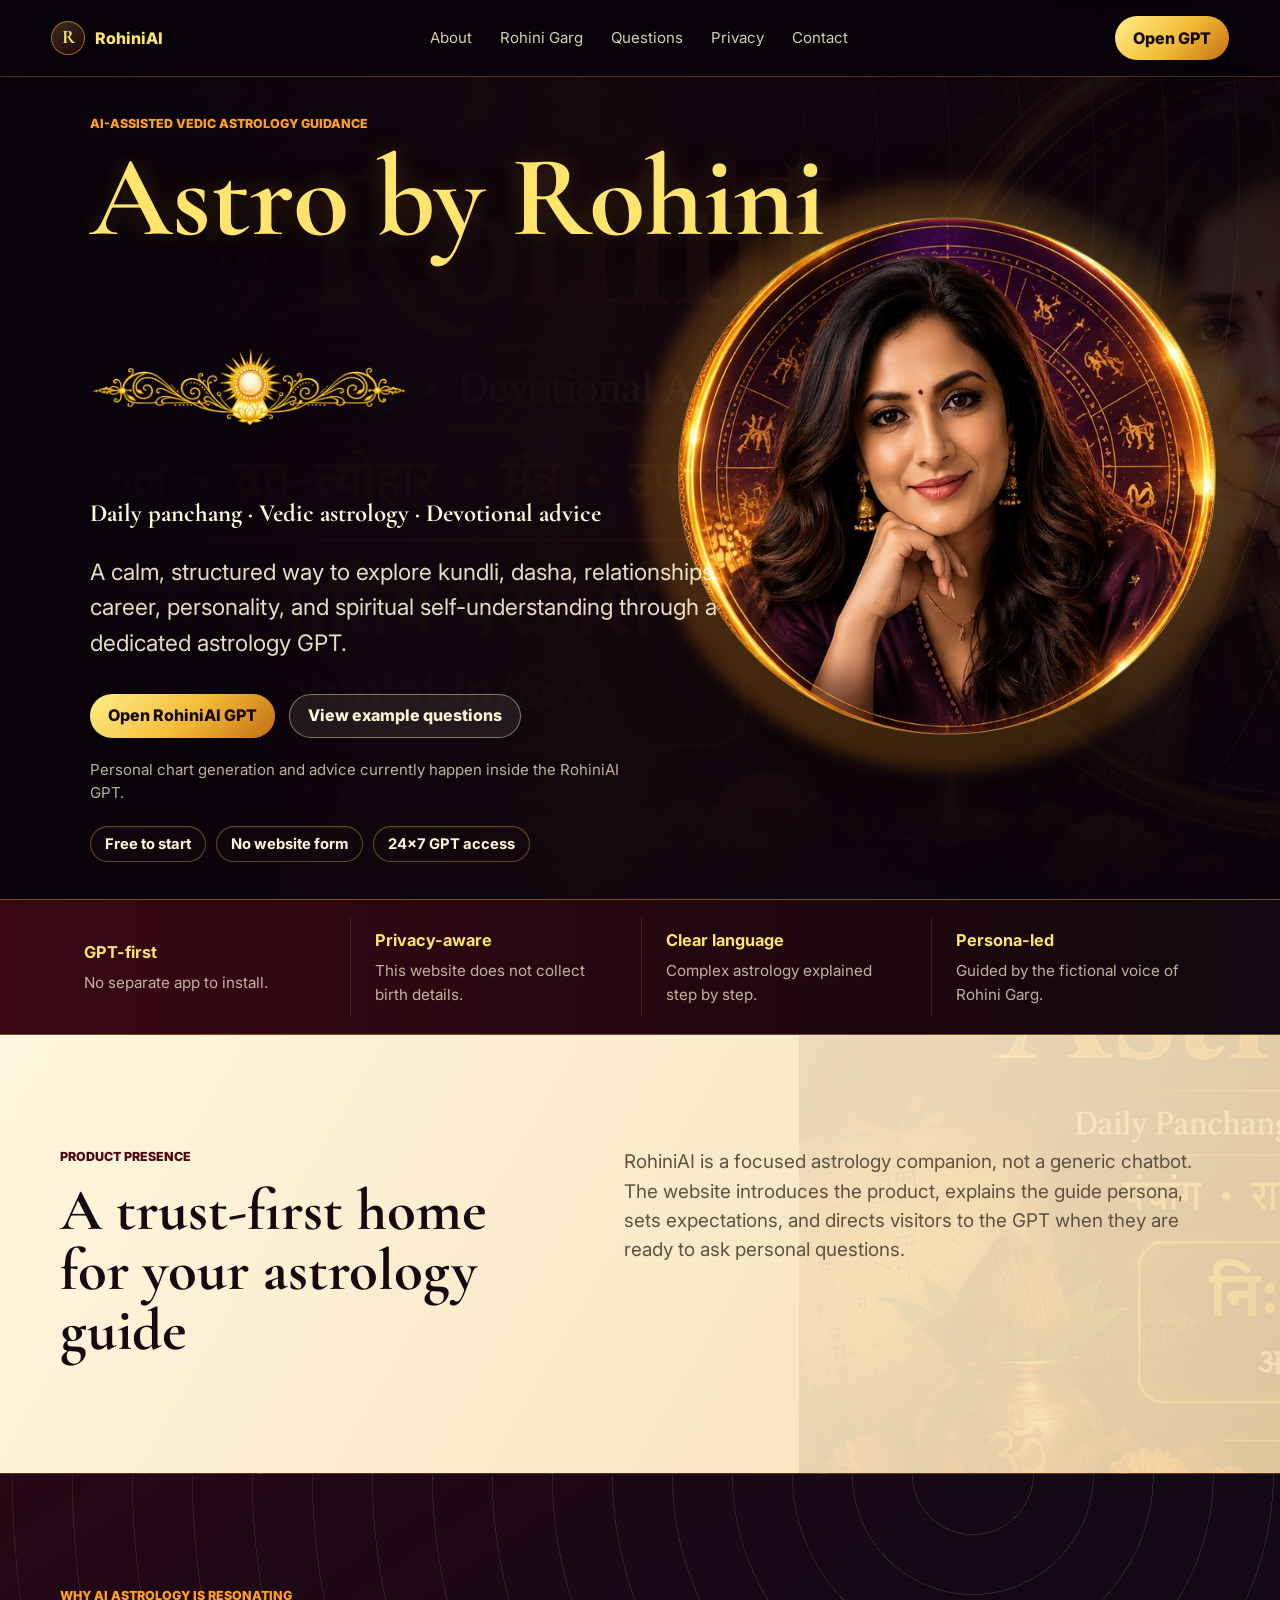
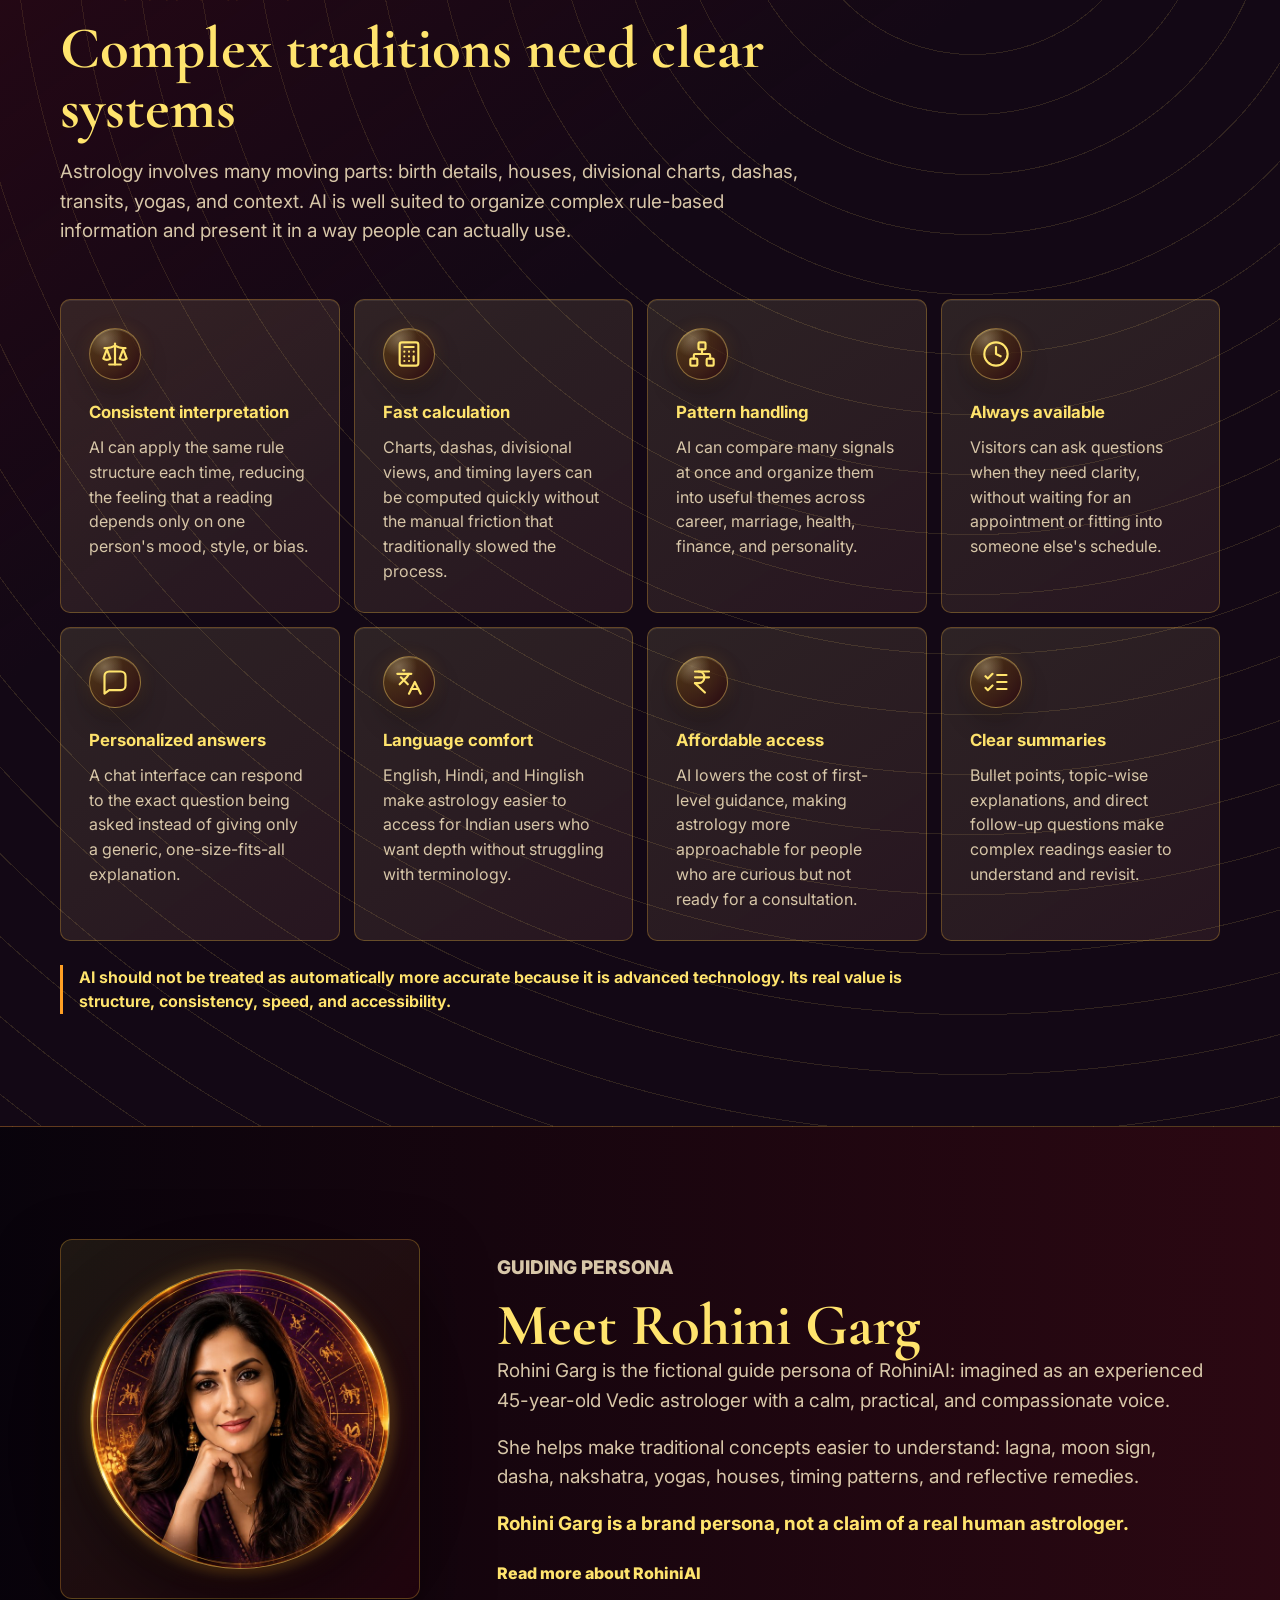
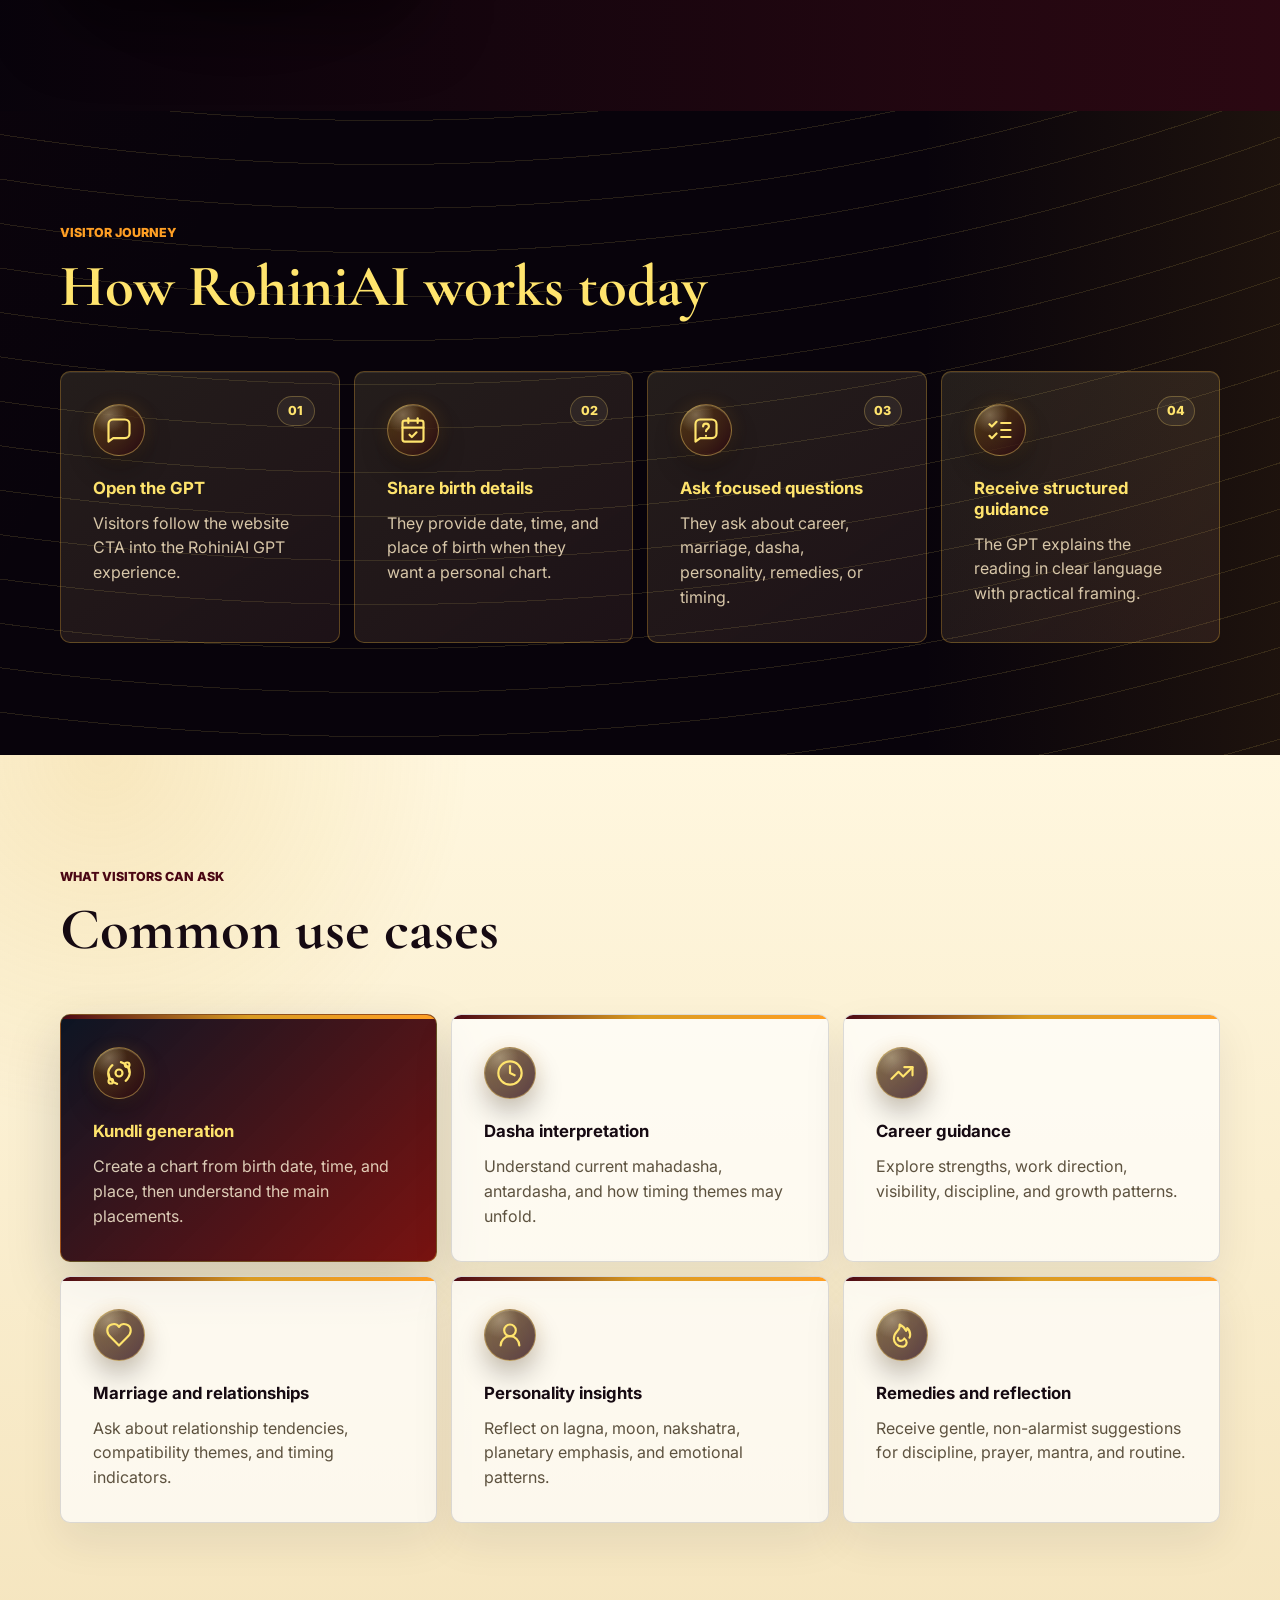
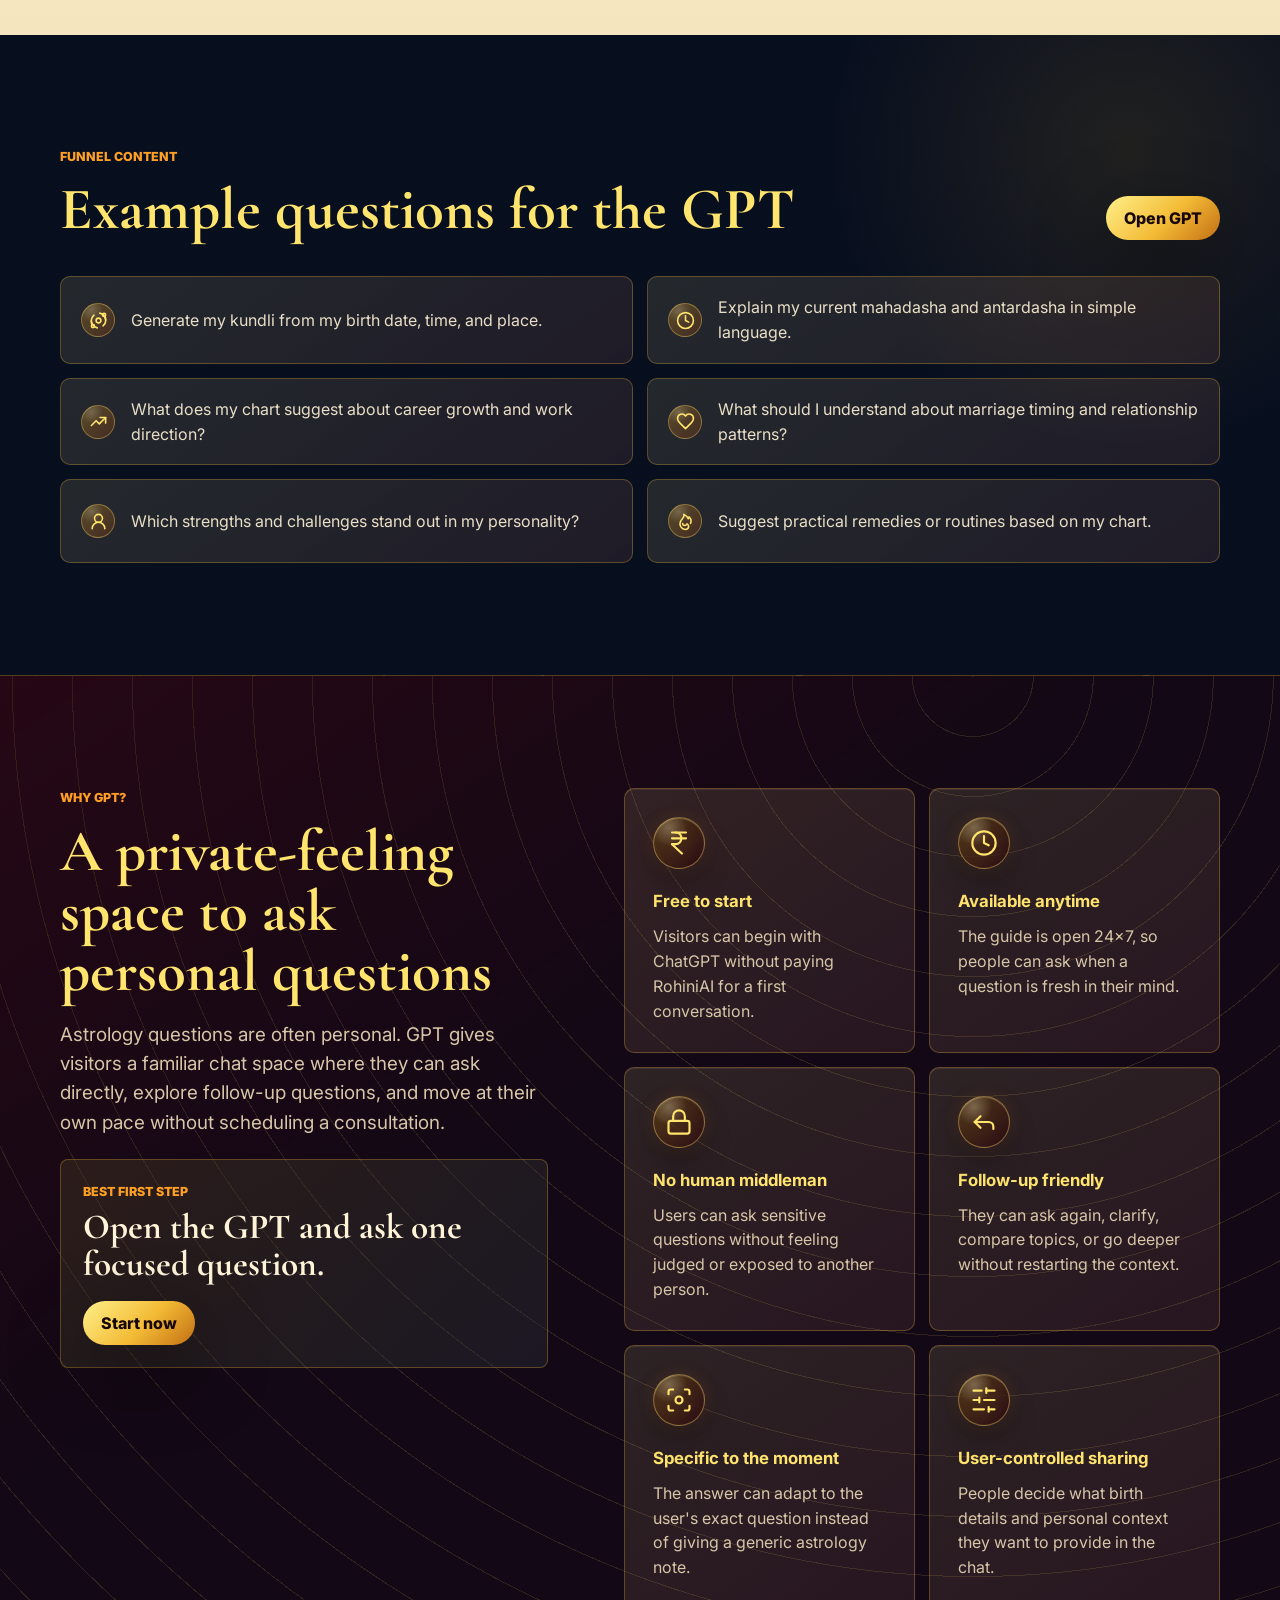
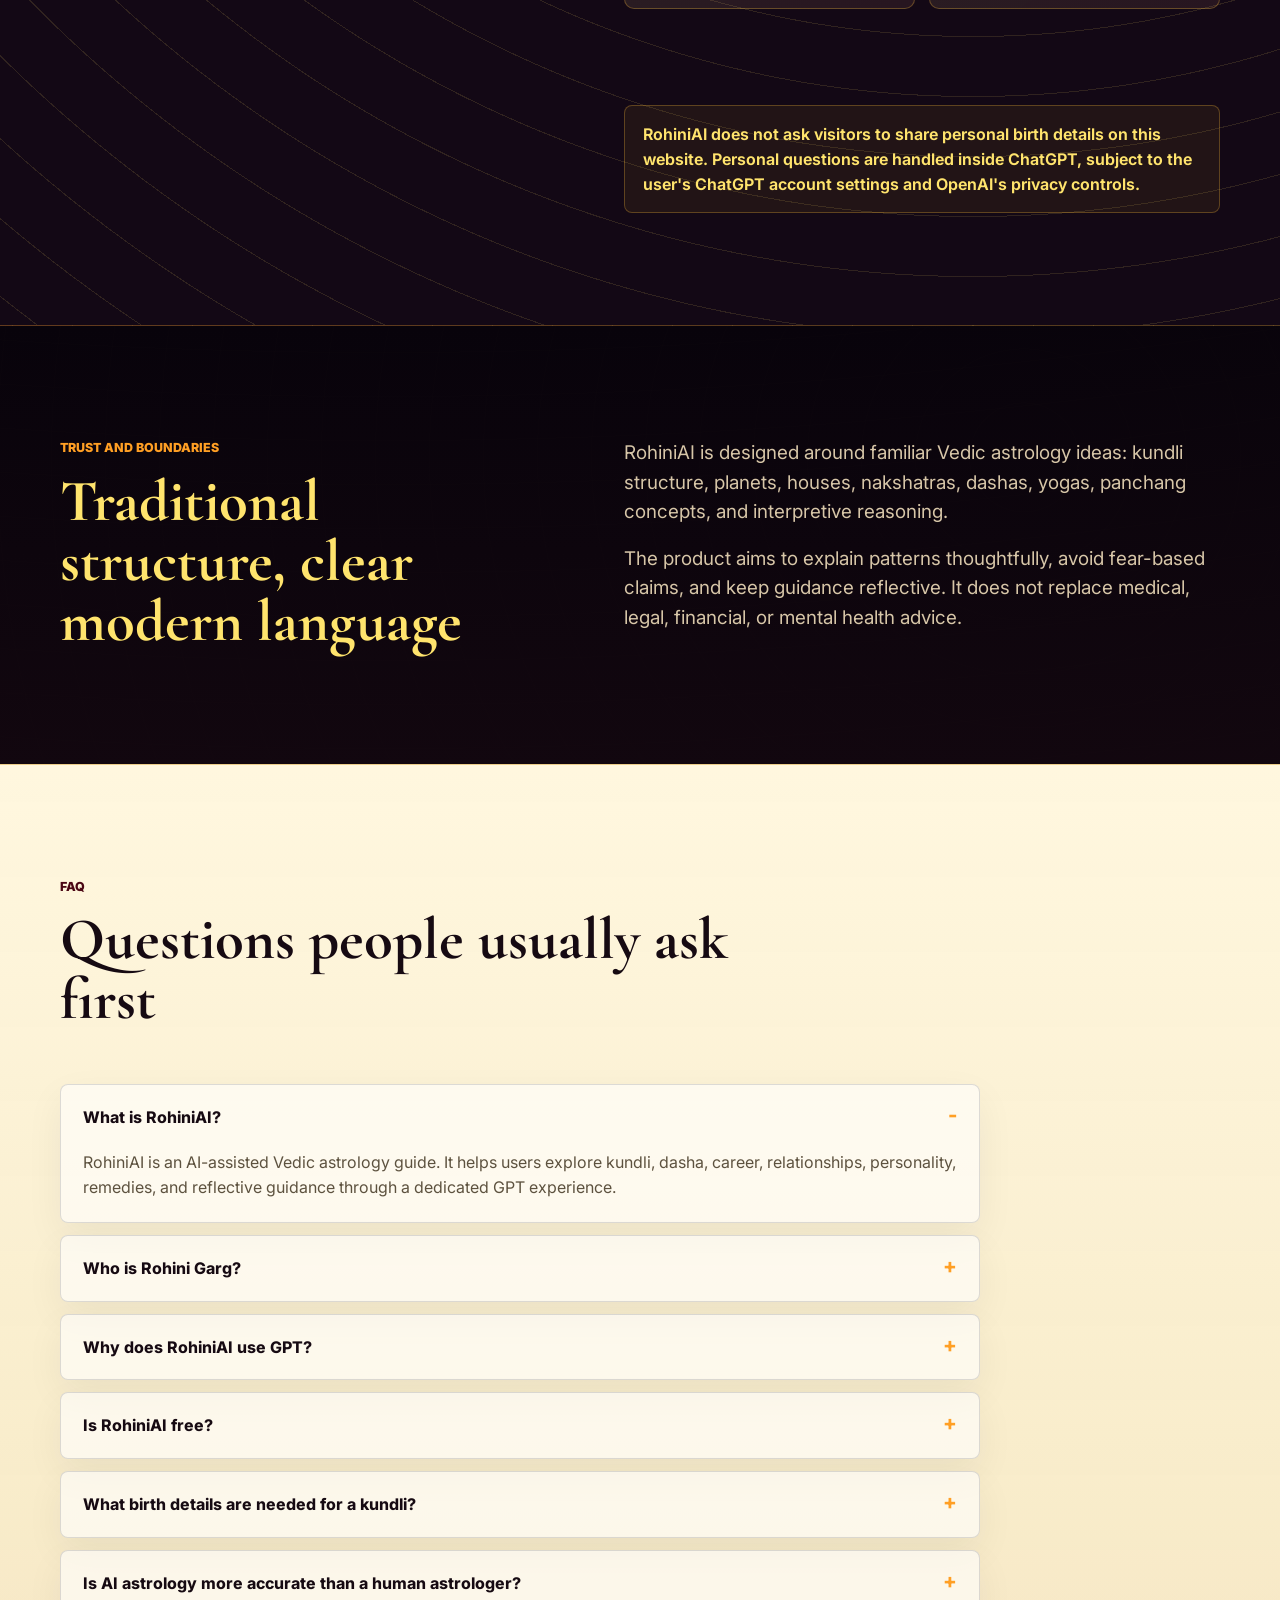
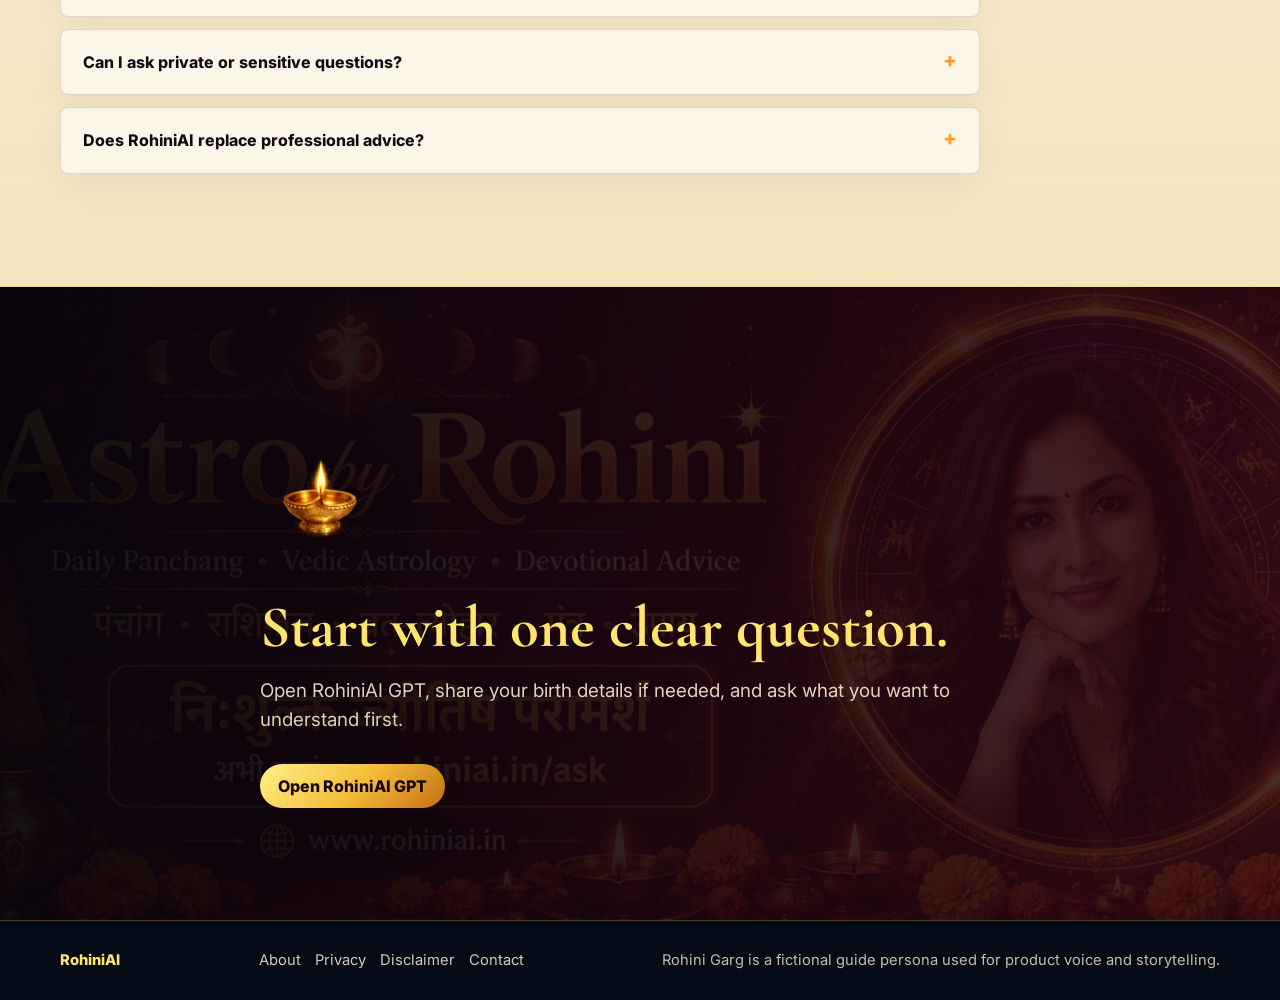
==== commit f32e632a: "Refresh site with Astro by Rohini visual style" ====
--- a/index.html
+++ b/index.html
@@ -152,12 +152,13 @@
 
     <main id="top">
       <section class="hero" aria-labelledby="hero-title">
-        <div class="hero-bg" role="img" aria-label="Warm Indian temple setting with lamps and sacred decor"></div>
+        <div class="hero-bg" role="img" aria-label="Astrology cover art with lamps, flowers, zodiac ring, and devotional details"></div>
         <div class="hero-overlay"></div>
         <div class="hero-content">
           <p class="eyebrow">AI-assisted Vedic astrology guidance</p>
-          <h1 id="hero-title">RohiniAI</h1>
+          <h1 id="hero-title">Astro by Rohini</h1>
           <img class="hero-ornament" src="assets/sun-lotus-header.webp" alt="" aria-hidden="true" />
+          <p class="hero-devotional-line">Daily panchang · Vedic astrology · Devotional advice</p>
           <p class="hero-copy">
             A calm, structured way to explore kundli, dasha, relationships, career,
             personality, and spiritual self-understanding through a dedicated astrology GPT.
@@ -174,6 +175,9 @@
             <span>No website form</span>
             <span>24x7 GPT access</span>
           </div>
+        </div>
+        <div class="hero-visual" aria-hidden="true">
+          <img src="assets/rohini-garg-zodiac.jpg" alt="" />
         </div>
       </section>
 
@@ -275,10 +279,7 @@
       <section class="section persona-band" id="persona" aria-labelledby="persona-title">
         <div class="section-inner persona-layout">
           <div class="persona-visual" aria-hidden="true">
-            <img class="persona-lotus" src="assets/gold-lotus.webp" alt="" />
-            <div class="portrait-frame">
-              <div class="portrait-initial">RG</div>
-            </div>
+            <img class="persona-portrait" src="assets/rohini-garg-zodiac.jpg" alt="" />
           </div>
           <div class="persona-copy">
             <p class="section-kicker">Guiding persona</p>
--- a/styles.css
+++ b/styles.css
@@ -1,23 +1,24 @@
 :root {
-  --paper: #071020;
-  --midnight: #101a33;
-  --panel: #0d1830;
+  --paper: #08030b;
+  --midnight: #130815;
+  --panel: #17101d;
   --panel-soft: rgba(255, 244, 216, 0.06);
   --ivory: #fff7df;
   --ivory-deep: #f4e4bd;
-  --ink-dark: #101a33;
+  --ink-dark: #160a12;
   --muted-dark: #5d523f;
   --ink: #fff4d8;
-  --muted: #cfc2a2;
-  --gold: #d9a227;
-  --gold-bright: #ffd766;
-  --saffron: #f6a935;
-  --maroon: #6e0000;
-  --red: #a40000;
+  --muted: #d7c6a8;
+  --gold: #d99b22;
+  --gold-bright: #ffe46d;
+  --saffron: #ff9f24;
+  --maroon: #4b0714;
+  --red: #8d0b18;
+  --wine: #220812;
   --teal: #1e6f70;
-  --line: rgba(217, 162, 39, 0.28);
+  --line: rgba(255, 190, 55, 0.28);
   --white: #ffffff;
-  --shadow: 0 24px 70px rgba(0, 0, 0, 0.36);
+  --shadow: 0 26px 80px rgba(0, 0, 0, 0.48);
 }
 
 * {
@@ -32,8 +33,9 @@
   margin: 0;
   color: var(--ink);
   background:
-    radial-gradient(circle at 12% 8%, rgba(217, 162, 39, 0.12), transparent 28%),
-    radial-gradient(circle at 84% 2%, rgba(164, 0, 0, 0.14), transparent 28%),
+    linear-gradient(120deg, rgba(115, 20, 20, 0.16), transparent 34%),
+    linear-gradient(270deg, rgba(217, 155, 34, 0.1), transparent 28%),
+    repeating-radial-gradient(circle at 30% 10%, rgba(255, 228, 109, 0.12) 0 1px, transparent 1px 44px),
     var(--paper);
   font-family: "Inter", ui-sans-serif, system-ui, -apple-system, BlinkMacSystemFont, "Segoe UI", sans-serif;
   line-height: 1.55;
@@ -56,7 +58,7 @@
   gap: 24px;
   padding: 16px clamp(18px, 4vw, 54px);
   color: var(--ink);
-  background: rgba(7, 16, 32, 0.86);
+  background: rgba(8, 3, 11, 0.86);
   backdrop-filter: blur(14px);
   border-bottom: 1px solid var(--line);
 }
@@ -77,7 +79,7 @@
   height: 34px;
   border: 1px solid rgba(217, 162, 39, 0.62);
   border-radius: 50%;
-  background: linear-gradient(145deg, rgba(217, 162, 39, 0.22), rgba(110, 0, 0, 0.22));
+  background: linear-gradient(145deg, rgba(255, 228, 109, 0.2), rgba(75, 7, 20, 0.44));
   font-family: "Cormorant Garamond", Georgia, serif;
   font-size: 1.2rem;
 }
@@ -113,8 +115,8 @@
 .nav-cta,
 .button.primary,
 .button.compact {
-  color: #071020;
-  background: linear-gradient(135deg, var(--gold-bright), var(--gold));
+  color: #17070a;
+  background: linear-gradient(135deg, #fff08a, #f3bb36 54%, #c36f13);
   box-shadow: var(--shadow);
 }
 
@@ -126,7 +128,7 @@
 
 .hero {
   position: relative;
-  min-height: 94vh;
+  min-height: 100vh;
   display: grid;
   align-items: center;
   overflow: hidden;
@@ -140,24 +142,25 @@
 }
 
 .hero-bg {
-  background-image: url("assets/hero-temple.webp");
+  background-image: url("assets/astro-by-rohini-cover.jpg");
   background-size: cover;
   background-position: center;
+  opacity: 0.34;
+  filter: saturate(1.12) contrast(1.08);
   transform: scale(1.02);
 }
 
 .hero-overlay {
   background:
-    radial-gradient(circle at 78% 38%, rgba(255, 215, 102, 0.14), transparent 18%),
-    linear-gradient(115deg, transparent 58%, rgba(255, 244, 216, 0.08) 58%, transparent 68%),
-    linear-gradient(90deg, rgba(7, 16, 32, 0.94) 0%, rgba(7, 16, 32, 0.76) 45%, rgba(7, 16, 32, 0.22) 100%),
-    linear-gradient(0deg, rgba(7, 16, 32, 0.84) 0%, rgba(7, 16, 32, 0) 42%);
+    linear-gradient(90deg, rgba(8, 3, 11, 0.98) 0%, rgba(20, 7, 14, 0.9) 45%, rgba(8, 3, 11, 0.36) 100%),
+    linear-gradient(0deg, rgba(8, 3, 11, 0.96) 0%, rgba(8, 3, 11, 0.1) 48%, rgba(8, 3, 11, 0.78) 100%),
+    repeating-radial-gradient(circle at 18% 20%, rgba(255, 228, 109, 0.22) 0 1px, transparent 1px 72px);
 }
 
 .hero-content {
   position: relative;
-  z-index: 2;
-  width: min(780px, calc(100% - 36px));
+  z-index: 3;
+  width: min(740px, calc(100% - 36px));
   margin-left: clamp(18px, 7vw, 92px);
   padding-top: 76px;
 }
@@ -176,23 +179,31 @@
   margin: 0;
   color: var(--gold-bright);
   font-family: "Cormorant Garamond", Georgia, "Times New Roman", serif;
-  font-size: clamp(4.2rem, 13vw, 9.8rem);
-  line-height: 0.9;
+  font-size: clamp(4.1rem, 9vw, 8.5rem);
+  line-height: 0.88;
   font-weight: 700;
-  text-shadow: 0 10px 34px rgba(0, 0, 0, 0.44);
+  text-shadow: 0 10px 34px rgba(0, 0, 0, 0.64), 0 0 24px rgba(255, 171, 36, 0.24);
 }
 
 .hero-ornament {
   display: block;
-  width: min(270px, 62vw);
+  width: min(320px, 62vw);
   height: auto;
-  margin: 18px 0 0;
+  margin: 16px 0 0;
   filter: drop-shadow(0 12px 26px rgba(0, 0, 0, 0.45));
+}
+
+.hero-devotional-line {
+  margin: 16px 0 0;
+  color: var(--ivory);
+  font-family: "Cormorant Garamond", Georgia, serif;
+  font-size: clamp(1.18rem, 2.2vw, 1.55rem);
+  font-weight: 700;
 }
 
 .hero-copy {
   max-width: 660px;
-  margin: 26px 0 0;
+  margin: 22px 0 0;
   color: rgba(255, 244, 216, 0.9);
   font-size: clamp(1.1rem, 2vw, 1.42rem);
 }
@@ -226,20 +237,52 @@
   color: var(--ink);
   border: 1px solid rgba(255, 215, 102, 0.32);
   border-radius: 999px;
-  background: rgba(7, 16, 32, 0.42);
+  background: rgba(20, 7, 14, 0.6);
   box-shadow: inset 0 1px 0 rgba(255, 244, 216, 0.08);
   font-size: 0.92rem;
   font-weight: 720;
+}
+
+.hero-visual {
+  position: absolute;
+  z-index: 2;
+  right: clamp(18px, 5vw, 80px);
+  top: 50%;
+  width: min(42vw, 560px);
+  transform: translateY(-45%);
+  pointer-events: none;
+}
+
+.hero-visual::before {
+  content: "";
+  position: absolute;
+  inset: -7%;
+  border-radius: 50%;
+  background:
+    radial-gradient(circle, rgba(255, 228, 109, 0.2) 0 42%, transparent 68%),
+    conic-gradient(from 30deg, rgba(255, 228, 109, 0.08), rgba(255, 150, 31, 0.34), rgba(255, 228, 109, 0.08));
+  filter: blur(8px);
+}
+
+.hero-visual img {
+  position: relative;
+  display: block;
+  width: 100%;
+  aspect-ratio: 1.04;
+  object-fit: cover;
+  border: 1px solid rgba(255, 228, 109, 0.42);
+  border-radius: 50%;
+  box-shadow: 0 34px 90px rgba(0, 0, 0, 0.66), 0 0 42px rgba(255, 150, 31, 0.28);
 }
 
 .trust-strip {
   position: relative;
   z-index: 3;
   margin-top: -1px;
-  color: var(--ink-dark);
-  background:
-    linear-gradient(180deg, rgba(255, 255, 255, 0.9), rgba(244, 228, 189, 0.88)),
-    var(--ivory);
+  color: var(--ivory);
+  background:
+    linear-gradient(90deg, rgba(58, 8, 18, 0.96), rgba(16, 7, 14, 0.98)),
+    var(--wine);
   border-top: 1px solid rgba(217, 162, 39, 0.45);
   border-bottom: 1px solid rgba(217, 162, 39, 0.45);
 }
@@ -259,7 +302,7 @@
   display: flex;
   flex-direction: column;
   justify-content: center;
-  border-left: 1px solid rgba(16, 26, 51, 0.12);
+  border-left: 1px solid rgba(255, 228, 109, 0.12);
 }
 
 .trust-strip-inner div:first-child {
@@ -267,13 +310,13 @@
 }
 
 .trust-strip-inner strong {
-  color: var(--maroon);
+  color: var(--gold-bright);
   font-size: 1.02rem;
 }
 
 .trust-strip-inner span {
   margin-top: 6px;
-  color: var(--muted-dark);
+  color: rgba(255, 244, 216, 0.72);
   font-size: 0.95rem;
 }
 
@@ -332,7 +375,8 @@
 .intro {
   color: var(--ink-dark);
   background:
-    linear-gradient(135deg, rgba(255, 247, 223, 0.98), rgba(244, 228, 189, 0.9)),
+    linear-gradient(120deg, rgba(255, 247, 223, 0.98), rgba(244, 219, 175, 0.9)),
+    url("assets/kalash-chart-detail.jpg") right center / auto 110% no-repeat,
     var(--ivory);
 }
 
@@ -355,13 +399,16 @@
 }
 
 .trust {
-  background: linear-gradient(180deg, #071020, #0a1428);
+  background:
+    linear-gradient(180deg, rgba(8, 3, 11, 0.96), rgba(18, 7, 15, 0.98)),
+    repeating-radial-gradient(circle at 80% 30%, rgba(255, 228, 109, 0.11) 0 1px, transparent 1px 54px);
 }
 
 .ai-belief,
 .gpt-band {
   background:
-    radial-gradient(circle at 100% 0%, rgba(217, 162, 39, 0.11), transparent 30%),
+    linear-gradient(145deg, rgba(75, 7, 20, 0.34), transparent 38%),
+    repeating-radial-gradient(circle at 76% 0%, rgba(255, 228, 109, 0.12) 0 1px, transparent 1px 60px),
     var(--midnight);
   border-top: 1px solid var(--line);
   border-bottom: 1px solid var(--line);
@@ -396,8 +443,10 @@
 .steps article {
   position: relative;
   border: 1px solid var(--line);
-  border-radius: 8px;
-  background: var(--panel-soft);
+  border-radius: 10px;
+  background:
+    linear-gradient(145deg, rgba(255, 228, 109, 0.06), rgba(116, 20, 23, 0.08)),
+    var(--panel-soft);
   box-shadow: inset 0 1px 0 rgba(255, 244, 216, 0.08);
 }
 
@@ -436,12 +485,12 @@
   margin-bottom: 22px;
   overflow: hidden;
   border: 1px solid rgba(255, 215, 102, 0.42);
-  border-radius: 16px;
+  border-radius: 50%;
   background:
     radial-gradient(circle at 30% 20%, rgba(255, 244, 216, 0.28), transparent 34%),
-    linear-gradient(135deg, rgba(217, 162, 39, 0.32), rgba(110, 0, 0, 0.24)),
-    rgba(7, 16, 32, 0.46);
-  box-shadow: inset 0 1px 0 rgba(255, 244, 216, 0.16), 0 14px 28px rgba(0, 0, 0, 0.16);
+    linear-gradient(135deg, rgba(217, 155, 34, 0.32), rgba(75, 7, 20, 0.36)),
+    rgba(8, 3, 11, 0.64);
+  box-shadow: inset 0 1px 0 rgba(255, 244, 216, 0.16), 0 14px 28px rgba(0, 0, 0, 0.24), 0 0 18px rgba(255, 159, 36, 0.12);
 }
 
 .tile-icon svg {
@@ -481,7 +530,7 @@
 
 .persona-band {
   background:
-    linear-gradient(90deg, rgba(7, 16, 32, 0.96), rgba(16, 26, 51, 0.98)),
+    linear-gradient(90deg, rgba(8, 3, 11, 0.96), rgba(45, 8, 18, 0.94)),
     var(--midnight);
 }
 
@@ -497,39 +546,34 @@
   display: grid;
   place-items: center;
   min-height: 360px;
-  overflow: hidden;
+  overflow: visible;
   border: 1px solid var(--line);
-  border-radius: 8px;
-  background:
-    radial-gradient(circle at 50% 48%, rgba(217, 162, 39, 0.22), transparent 46%),
-    linear-gradient(135deg, rgba(164, 0, 0, 0.2), rgba(16, 26, 51, 0.92));
-}
-
-.persona-lotus {
+  border-radius: 12px;
+  background:
+    linear-gradient(135deg, rgba(255, 228, 109, 0.09), rgba(75, 7, 20, 0.34)),
+    rgba(8, 3, 11, 0.7);
+  box-shadow: 0 28px 70px rgba(0, 0, 0, 0.38);
+}
+
+.persona-visual::before {
+  content: "";
   position: absolute;
-  width: 230px;
-  opacity: 0.34;
-  filter: blur(0.2px) drop-shadow(0 20px 34px rgba(0, 0, 0, 0.42));
-}
-
-.portrait-frame {
+  inset: 24px;
+  border: 1px solid rgba(255, 228, 109, 0.22);
+  border-radius: 50%;
+  background: conic-gradient(from 0deg, rgba(255, 228, 109, 0.08), rgba(255, 159, 36, 0.28), rgba(255, 228, 109, 0.08));
+  filter: blur(5px);
+}
+
+.persona-portrait {
   position: relative;
-  width: min(230px, 64vw);
+  z-index: 1;
+  width: min(300px, 76vw);
   aspect-ratio: 1;
-  display: grid;
-  place-items: center;
+  object-fit: cover;
+  border: 1px solid rgba(255, 228, 109, 0.42);
   border-radius: 50%;
-  border: 1px solid rgba(217, 162, 39, 0.58);
-  background:
-    linear-gradient(145deg, rgba(217, 162, 39, 0.18), rgba(110, 0, 0, 0.2)),
-    var(--paper);
-  box-shadow: var(--shadow);
-}
-
-.portrait-initial {
-  color: var(--gold-bright);
-  font-family: "Cormorant Garamond", Georgia, "Times New Roman", serif;
-  font-size: clamp(3.6rem, 10vw, 5.8rem);
+  box-shadow: 0 26px 70px rgba(0, 0, 0, 0.54), 0 0 30px rgba(255, 159, 36, 0.18);
 }
 
 .persona-copy {
@@ -668,8 +712,10 @@
   padding: 18px 20px;
   color: rgba(255, 244, 216, 0.9);
   border: 1px solid var(--line);
-  border-radius: 8px;
-  background: rgba(255, 244, 216, 0.07);
+  border-radius: 10px;
+  background:
+    linear-gradient(145deg, rgba(255, 228, 109, 0.06), rgba(116, 20, 23, 0.1)),
+    rgba(255, 244, 216, 0.06);
 }
 
 .prompt-icon {
@@ -680,7 +726,7 @@
   width: 34px;
   height: 34px;
   border: 1px solid rgba(255, 215, 102, 0.36);
-  border-radius: 12px;
+  border-radius: 50%;
   background:
     radial-gradient(circle at 30% 20%, rgba(255, 244, 216, 0.2), transparent 34%),
     linear-gradient(135deg, rgba(217, 162, 39, 0.2), rgba(110, 0, 0, 0.18)),
@@ -818,8 +864,8 @@
 .final-cta {
   color: var(--ink);
   background:
-    linear-gradient(rgba(7, 16, 32, 0.9), rgba(7, 16, 32, 0.92)),
-    url("assets/hero-temple.webp");
+    linear-gradient(90deg, rgba(8, 3, 11, 0.94), rgba(45, 8, 18, 0.86)),
+    url("assets/astro-by-rohini-cover.jpg");
   background-size: cover;
   background-position: center;
 }
@@ -877,8 +923,8 @@
   padding: 150px clamp(18px, 4vw, 54px) 78px;
   overflow: hidden;
   background:
-    linear-gradient(90deg, rgba(7, 16, 32, 0.94), rgba(7, 16, 32, 0.84)),
-    url("assets/hero-temple.webp");
+    linear-gradient(90deg, rgba(8, 3, 11, 0.96), rgba(45, 8, 18, 0.84)),
+    url("assets/astro-by-rohini-cover.jpg");
   background-size: cover;
   background-position: center;
   border-bottom: 1px solid var(--line);
@@ -991,7 +1037,28 @@
   }
 
   .hero {
-    min-height: 860px;
+    min-height: 980px;
+    align-items: start;
+    padding-top: 80px;
+  }
+
+  .hero-visual {
+    top: auto;
+    right: 50%;
+    bottom: 42px;
+    width: min(62vw, 440px);
+    transform: translateX(50%);
+  }
+
+  .hero-content {
+    width: min(720px, calc(100% - 36px));
+    margin: 0 auto;
+  }
+
+  .intro {
+    background:
+      linear-gradient(120deg, rgba(255, 247, 223, 0.98), rgba(244, 219, 175, 0.94)),
+      var(--ivory);
   }
 }
 
@@ -1007,17 +1074,26 @@
   }
 
   .hero {
-    min-height: 790px;
+    min-height: 920px;
   }
 
   .hero-content {
     width: calc(100% - 32px);
     margin: 0 16px;
-    padding-top: 92px;
+    padding-top: 36px;
   }
 
   .hero h1 {
-    font-size: clamp(4rem, 22vw, 6rem);
+    font-size: clamp(3.8rem, 18vw, 5.6rem);
+  }
+
+  .hero-devotional-line {
+    font-size: 1.08rem;
+  }
+
+  .hero-visual {
+    bottom: 32px;
+    width: min(82vw, 360px);
   }
 
   .button {
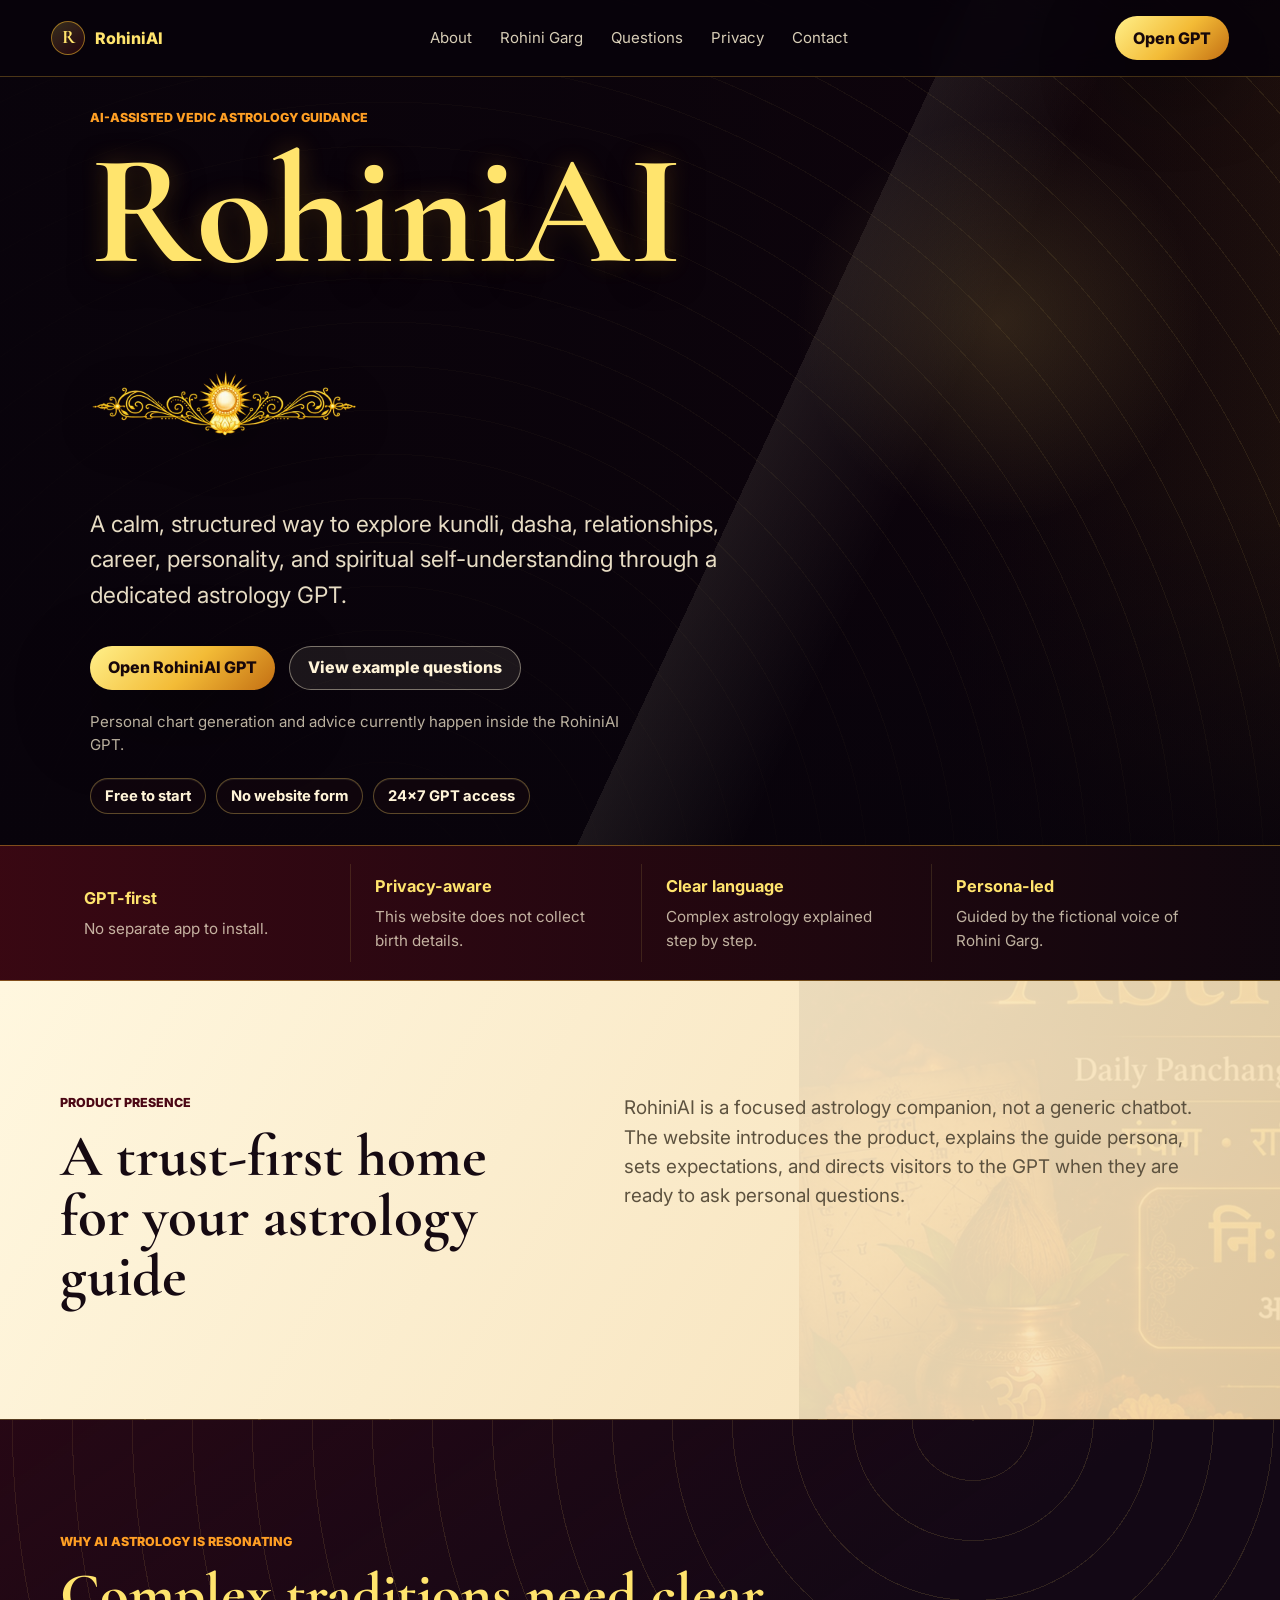
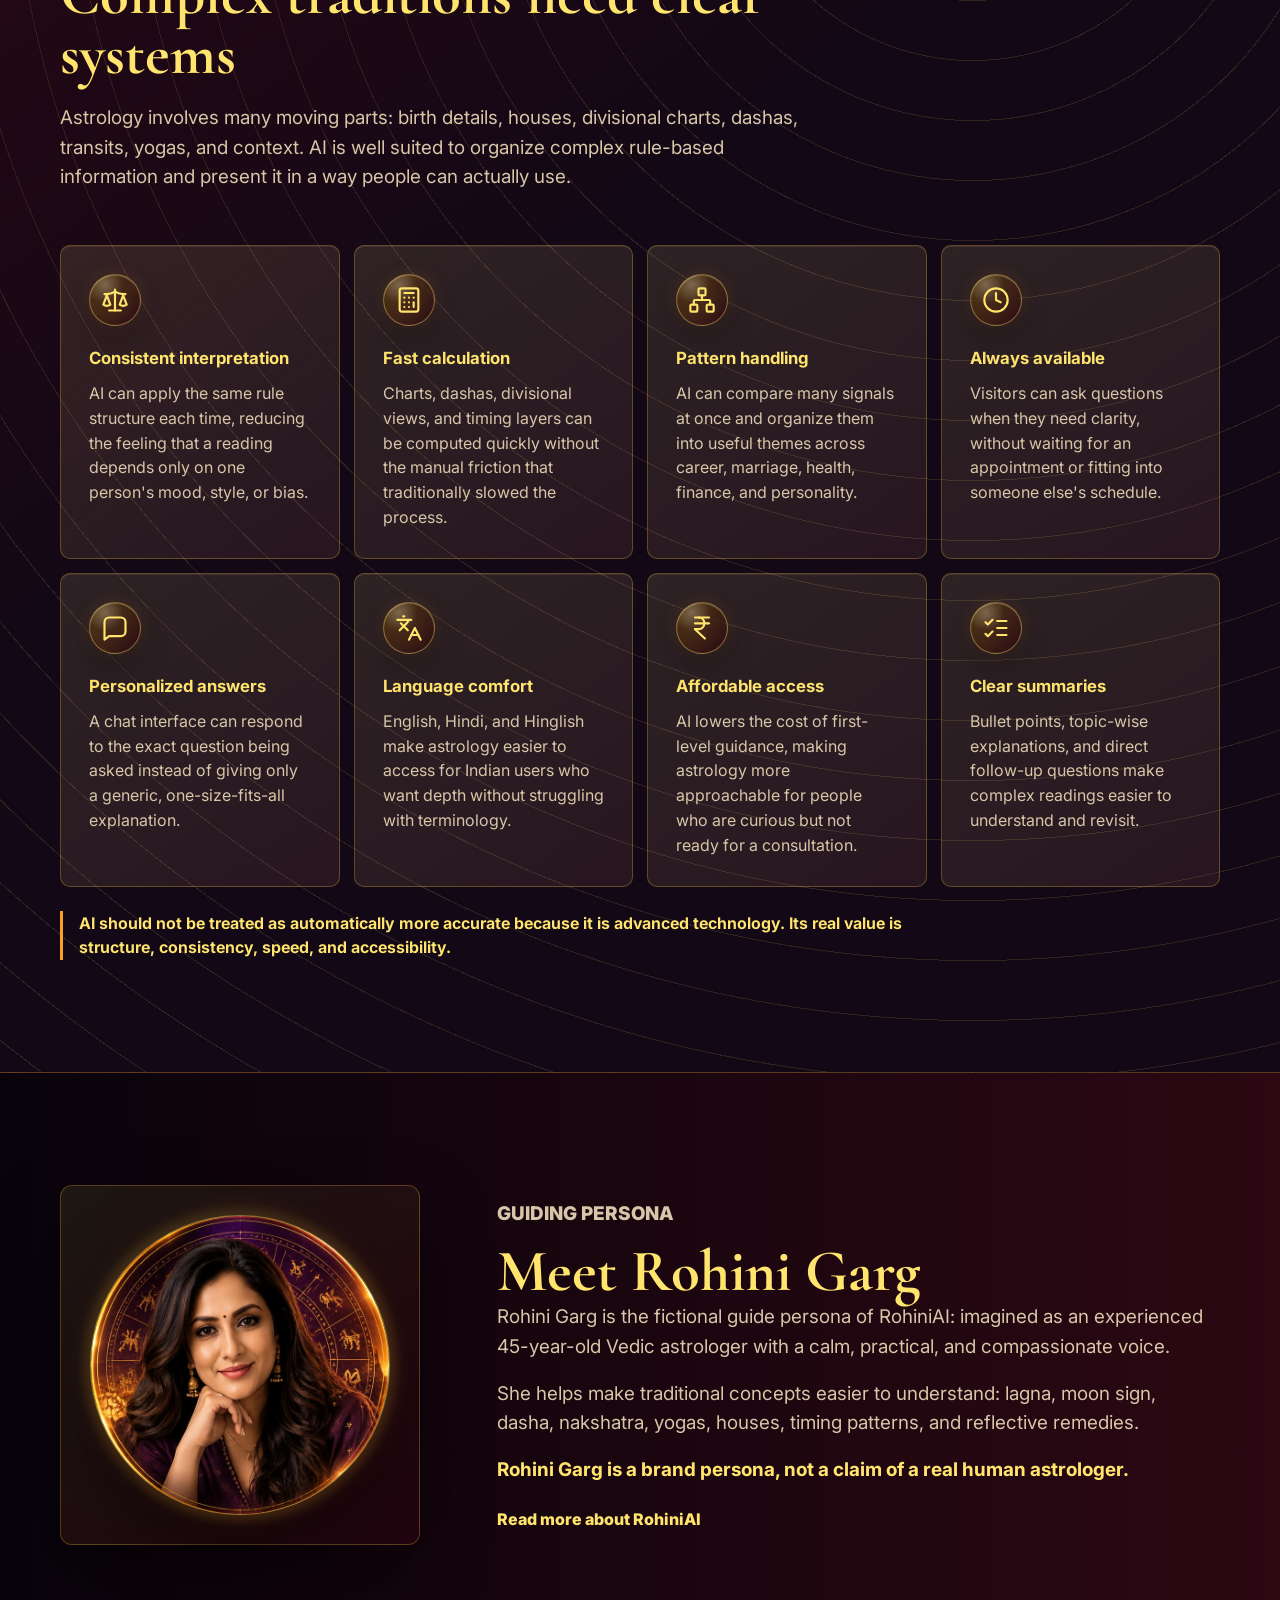
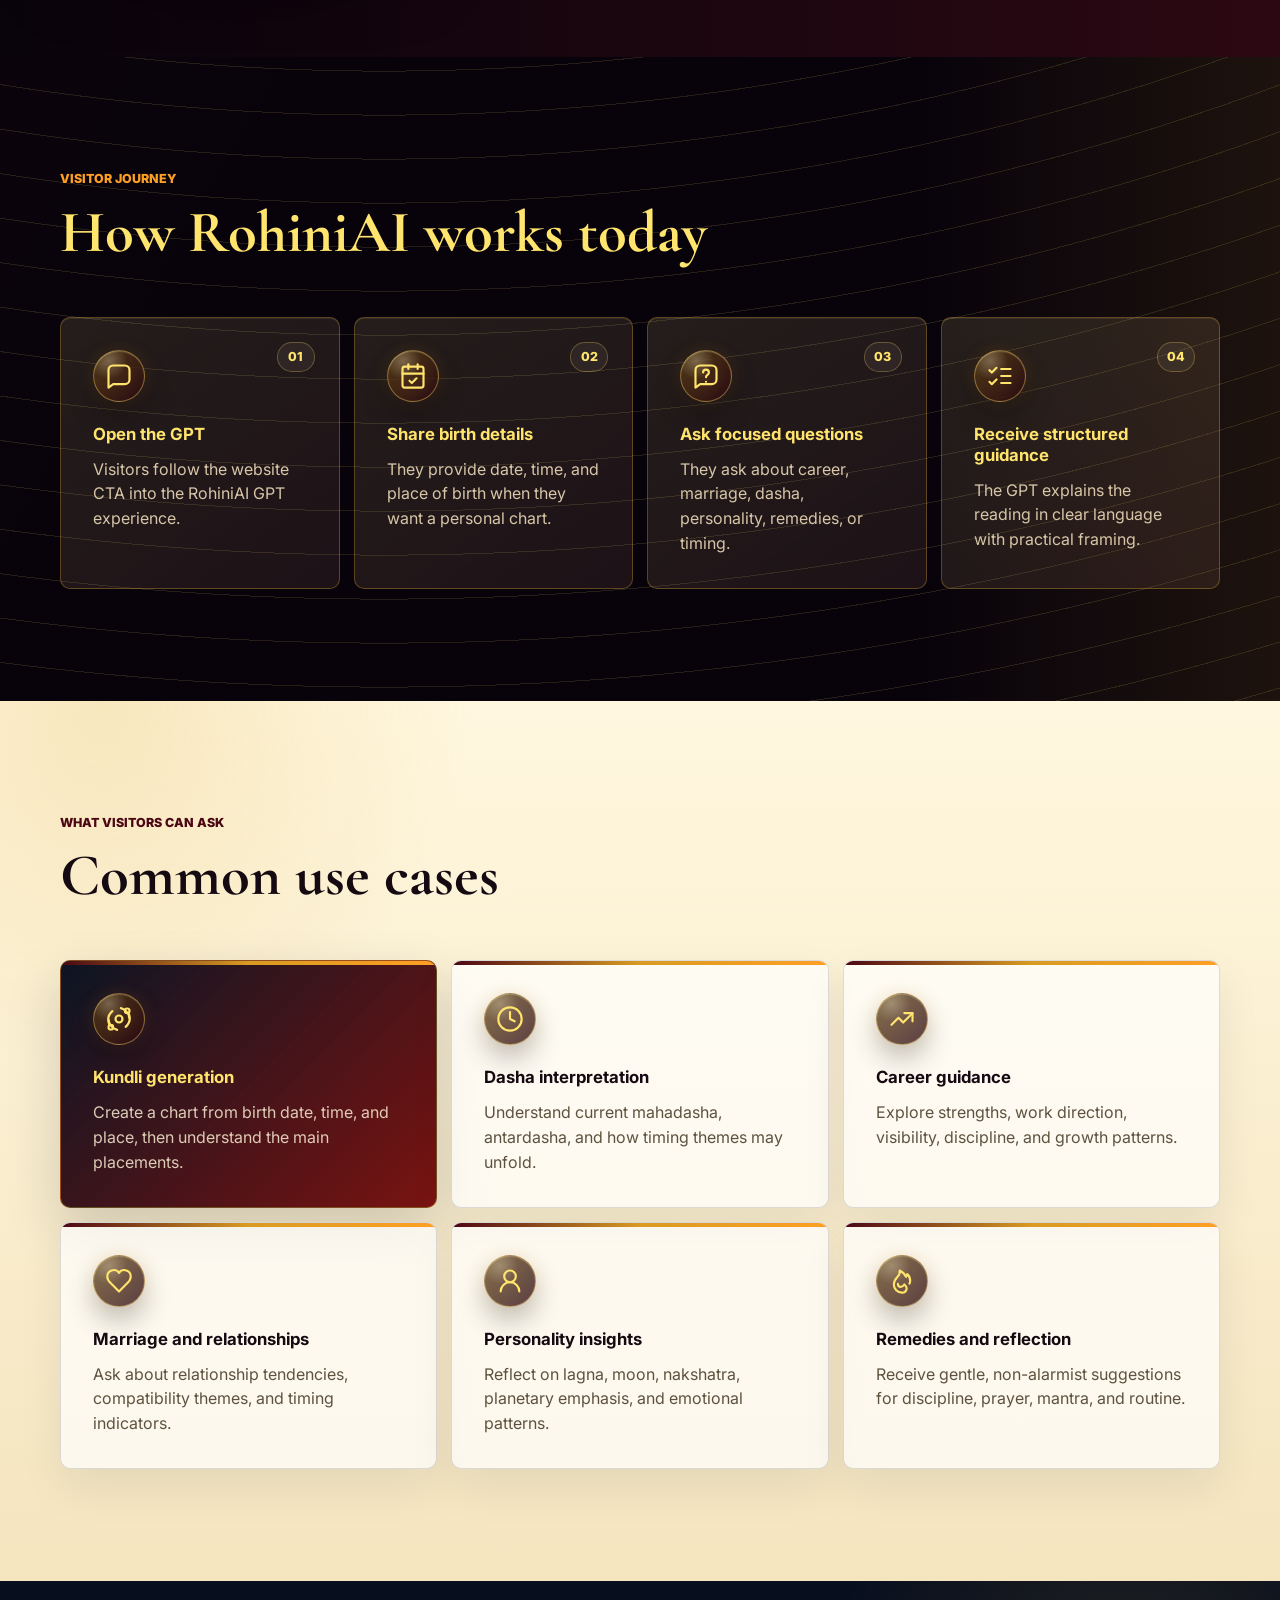
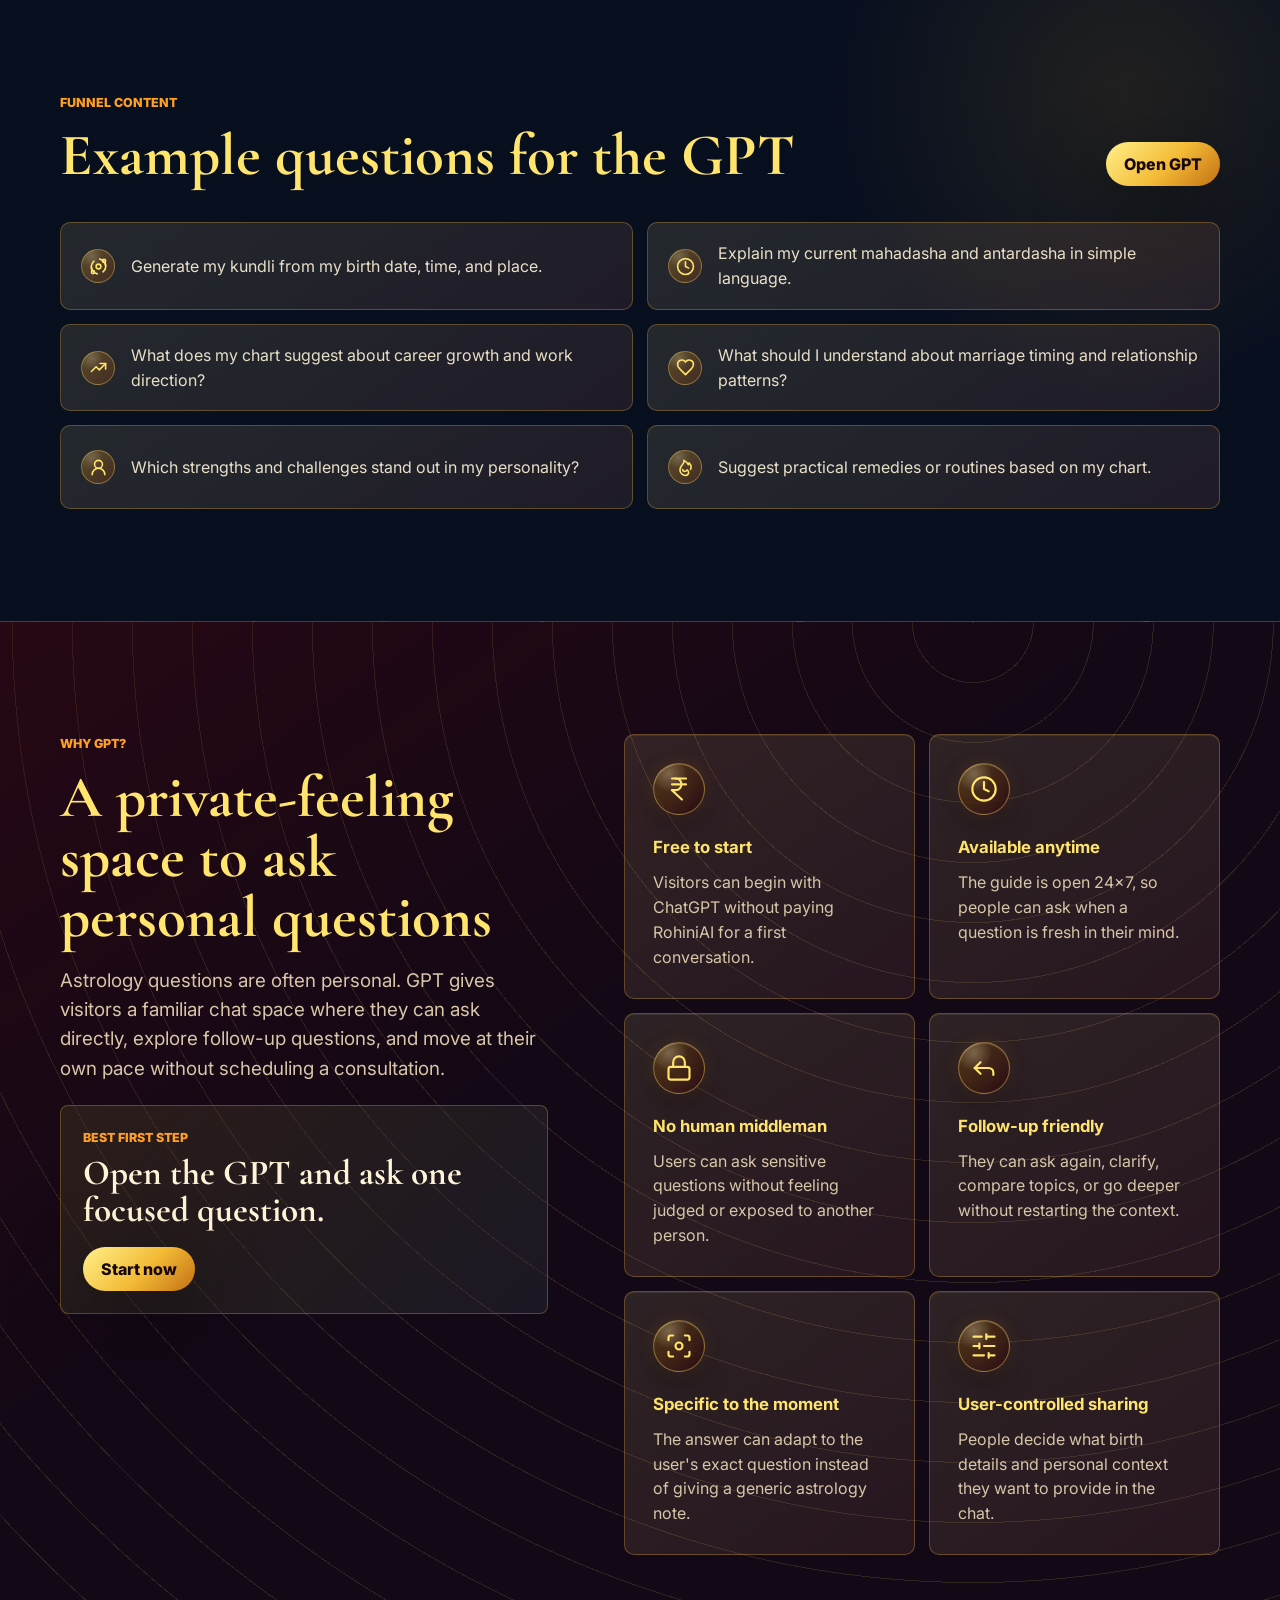
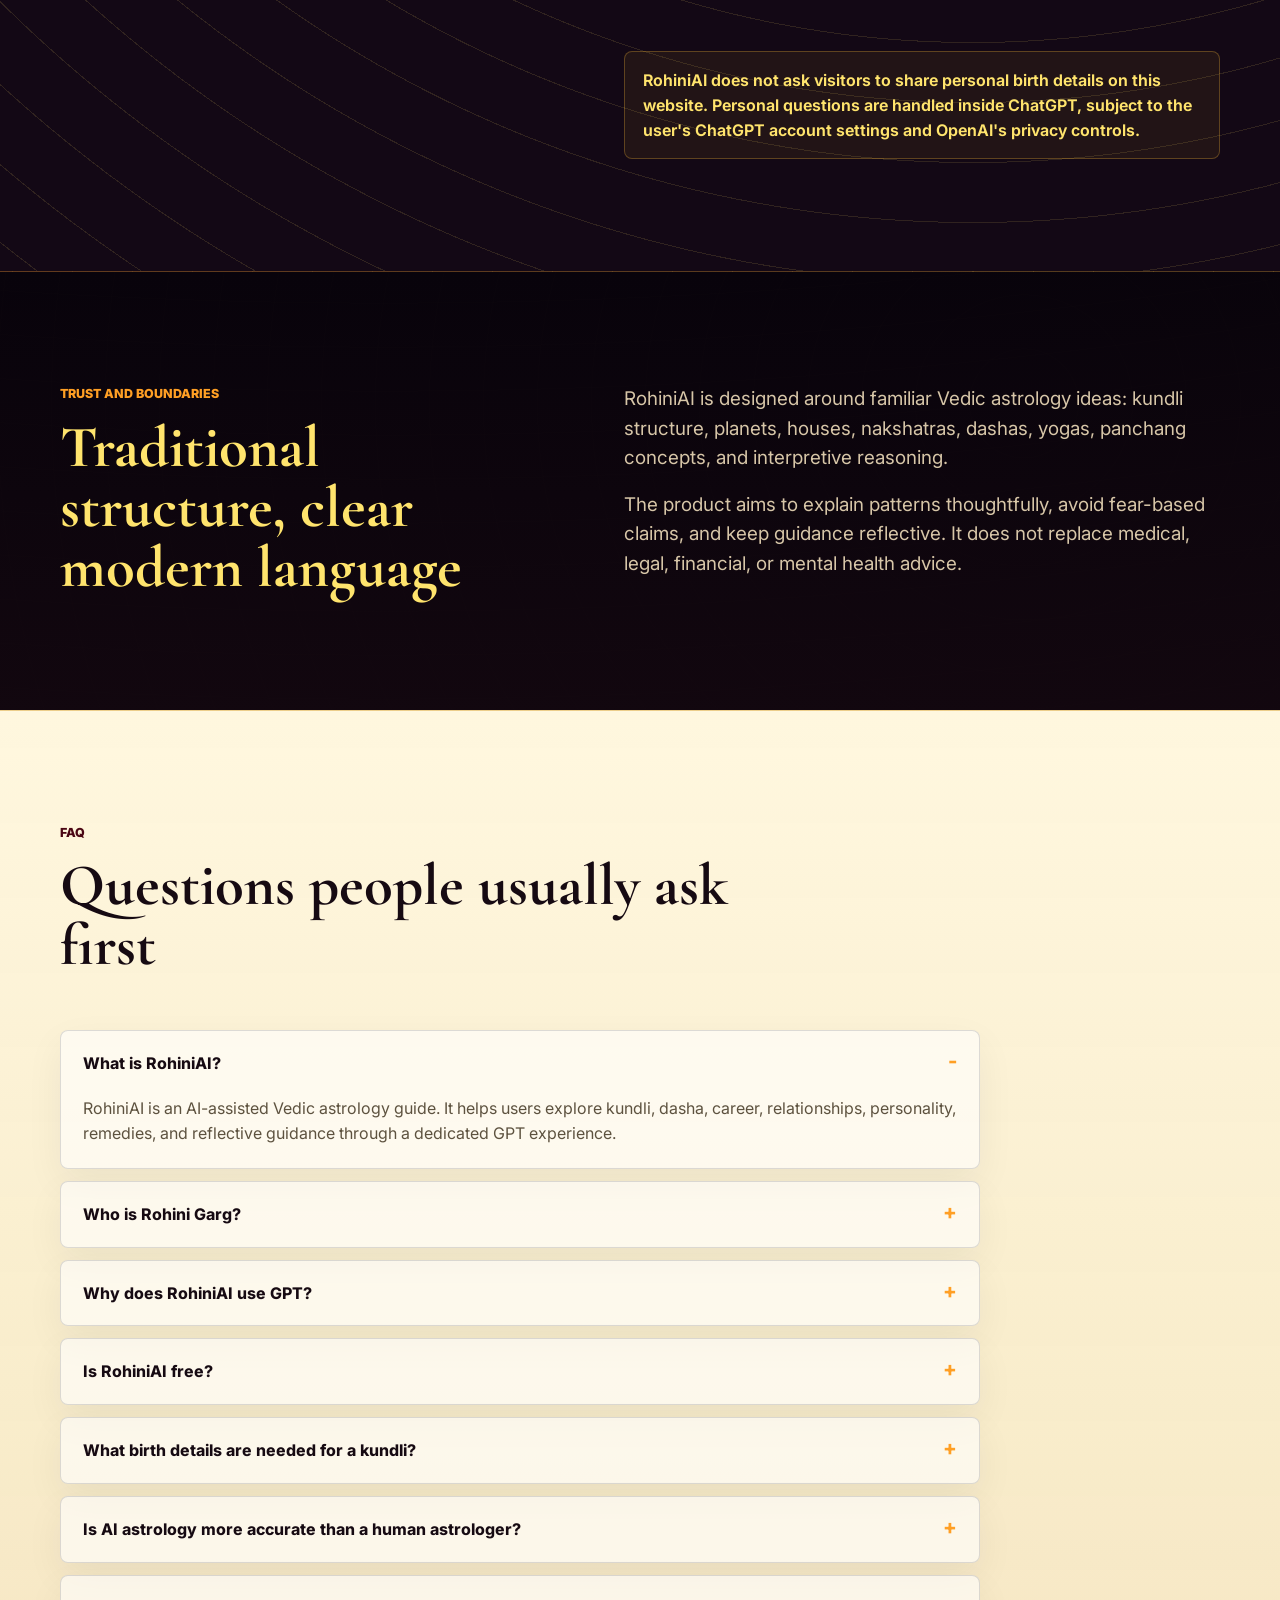
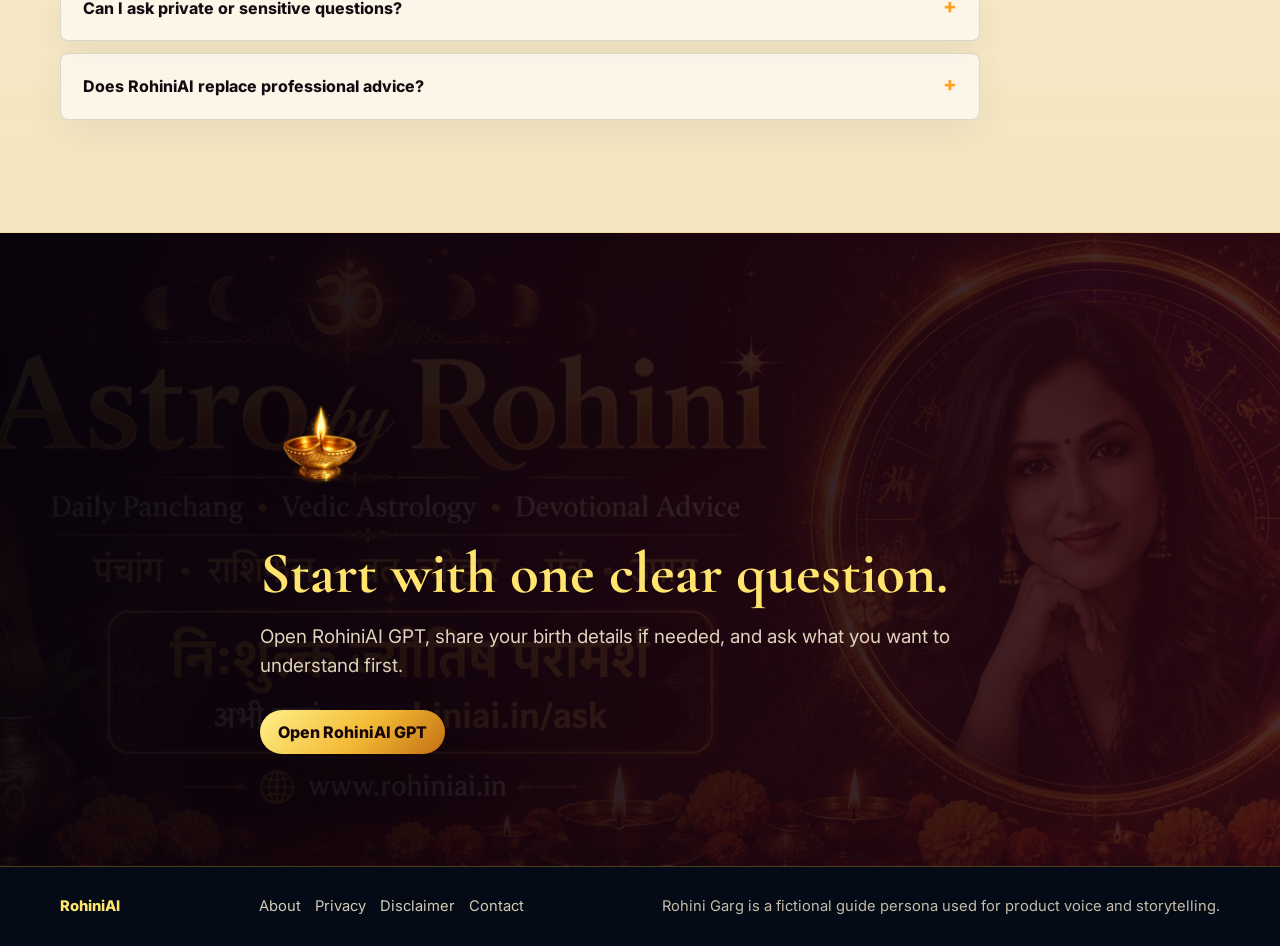
==== commit 6477925f: "Restore original hero image" ====
--- a/index.html
+++ b/index.html
@@ -152,13 +152,12 @@
 
     <main id="top">
       <section class="hero" aria-labelledby="hero-title">
-        <div class="hero-bg" role="img" aria-label="Astrology cover art with lamps, flowers, zodiac ring, and devotional details"></div>
+        <div class="hero-bg" role="img" aria-label="Warm Indian temple setting with lamps and sacred decor"></div>
         <div class="hero-overlay"></div>
         <div class="hero-content">
           <p class="eyebrow">AI-assisted Vedic astrology guidance</p>
-          <h1 id="hero-title">Astro by Rohini</h1>
+          <h1 id="hero-title">RohiniAI</h1>
           <img class="hero-ornament" src="assets/sun-lotus-header.webp" alt="" aria-hidden="true" />
-          <p class="hero-devotional-line">Daily panchang · Vedic astrology · Devotional advice</p>
           <p class="hero-copy">
             A calm, structured way to explore kundli, dasha, relationships, career,
             personality, and spiritual self-understanding through a dedicated astrology GPT.
@@ -175,9 +174,6 @@
             <span>No website form</span>
             <span>24x7 GPT access</span>
           </div>
-        </div>
-        <div class="hero-visual" aria-hidden="true">
-          <img src="assets/rohini-garg-zodiac.jpg" alt="" />
         </div>
       </section>
 
--- a/styles.css
+++ b/styles.css
@@ -128,7 +128,7 @@
 
 .hero {
   position: relative;
-  min-height: 100vh;
+  min-height: 94vh;
   display: grid;
   align-items: center;
   overflow: hidden;
@@ -142,25 +142,24 @@
 }
 
 .hero-bg {
-  background-image: url("assets/astro-by-rohini-cover.jpg");
+  background-image: url("assets/hero-temple.webp");
   background-size: cover;
   background-position: center;
-  opacity: 0.34;
-  filter: saturate(1.12) contrast(1.08);
   transform: scale(1.02);
 }
 
 .hero-overlay {
   background:
-    linear-gradient(90deg, rgba(8, 3, 11, 0.98) 0%, rgba(20, 7, 14, 0.9) 45%, rgba(8, 3, 11, 0.36) 100%),
-    linear-gradient(0deg, rgba(8, 3, 11, 0.96) 0%, rgba(8, 3, 11, 0.1) 48%, rgba(8, 3, 11, 0.78) 100%),
-    repeating-radial-gradient(circle at 18% 20%, rgba(255, 228, 109, 0.22) 0 1px, transparent 1px 72px);
+    radial-gradient(circle at 78% 38%, rgba(255, 215, 102, 0.14), transparent 18%),
+    linear-gradient(115deg, transparent 58%, rgba(255, 244, 216, 0.08) 58%, transparent 68%),
+    linear-gradient(90deg, rgba(8, 3, 11, 0.95) 0%, rgba(8, 3, 11, 0.76) 45%, rgba(8, 3, 11, 0.22) 100%),
+    linear-gradient(0deg, rgba(8, 3, 11, 0.84) 0%, rgba(8, 3, 11, 0) 42%);
 }
 
 .hero-content {
   position: relative;
-  z-index: 3;
-  width: min(740px, calc(100% - 36px));
+  z-index: 2;
+  width: min(780px, calc(100% - 36px));
   margin-left: clamp(18px, 7vw, 92px);
   padding-top: 76px;
 }
@@ -179,31 +178,23 @@
   margin: 0;
   color: var(--gold-bright);
   font-family: "Cormorant Garamond", Georgia, "Times New Roman", serif;
-  font-size: clamp(4.1rem, 9vw, 8.5rem);
-  line-height: 0.88;
+  font-size: clamp(4.2rem, 13vw, 9.8rem);
+  line-height: 0.9;
   font-weight: 700;
   text-shadow: 0 10px 34px rgba(0, 0, 0, 0.64), 0 0 24px rgba(255, 171, 36, 0.24);
 }
 
 .hero-ornament {
   display: block;
-  width: min(320px, 62vw);
+  width: min(270px, 62vw);
   height: auto;
-  margin: 16px 0 0;
+  margin: 18px 0 0;
   filter: drop-shadow(0 12px 26px rgba(0, 0, 0, 0.45));
-}
-
-.hero-devotional-line {
-  margin: 16px 0 0;
-  color: var(--ivory);
-  font-family: "Cormorant Garamond", Georgia, serif;
-  font-size: clamp(1.18rem, 2.2vw, 1.55rem);
-  font-weight: 700;
 }
 
 .hero-copy {
   max-width: 660px;
-  margin: 22px 0 0;
+  margin: 26px 0 0;
   color: rgba(255, 244, 216, 0.9);
   font-size: clamp(1.1rem, 2vw, 1.42rem);
 }
@@ -243,38 +234,6 @@
   font-weight: 720;
 }
 
-.hero-visual {
-  position: absolute;
-  z-index: 2;
-  right: clamp(18px, 5vw, 80px);
-  top: 50%;
-  width: min(42vw, 560px);
-  transform: translateY(-45%);
-  pointer-events: none;
-}
-
-.hero-visual::before {
-  content: "";
-  position: absolute;
-  inset: -7%;
-  border-radius: 50%;
-  background:
-    radial-gradient(circle, rgba(255, 228, 109, 0.2) 0 42%, transparent 68%),
-    conic-gradient(from 30deg, rgba(255, 228, 109, 0.08), rgba(255, 150, 31, 0.34), rgba(255, 228, 109, 0.08));
-  filter: blur(8px);
-}
-
-.hero-visual img {
-  position: relative;
-  display: block;
-  width: 100%;
-  aspect-ratio: 1.04;
-  object-fit: cover;
-  border: 1px solid rgba(255, 228, 109, 0.42);
-  border-radius: 50%;
-  box-shadow: 0 34px 90px rgba(0, 0, 0, 0.66), 0 0 42px rgba(255, 150, 31, 0.28);
-}
-
 .trust-strip {
   position: relative;
   z-index: 3;
@@ -1037,22 +996,12 @@
   }
 
   .hero {
-    min-height: 980px;
-    align-items: start;
-    padding-top: 80px;
-  }
-
-  .hero-visual {
-    top: auto;
-    right: 50%;
-    bottom: 42px;
-    width: min(62vw, 440px);
-    transform: translateX(50%);
+    min-height: 860px;
   }
 
   .hero-content {
-    width: min(720px, calc(100% - 36px));
-    margin: 0 auto;
+    width: min(780px, calc(100% - 36px));
+    margin-left: clamp(18px, 7vw, 92px);
   }
 
   .intro {
@@ -1074,26 +1023,17 @@
   }
 
   .hero {
-    min-height: 920px;
+    min-height: 790px;
   }
 
   .hero-content {
     width: calc(100% - 32px);
     margin: 0 16px;
-    padding-top: 36px;
+    padding-top: 92px;
   }
 
   .hero h1 {
-    font-size: clamp(3.8rem, 18vw, 5.6rem);
-  }
-
-  .hero-devotional-line {
-    font-size: 1.08rem;
-  }
-
-  .hero-visual {
-    bottom: 32px;
-    width: min(82vw, 360px);
+    font-size: clamp(4rem, 22vw, 6rem);
   }
 
   .button {
